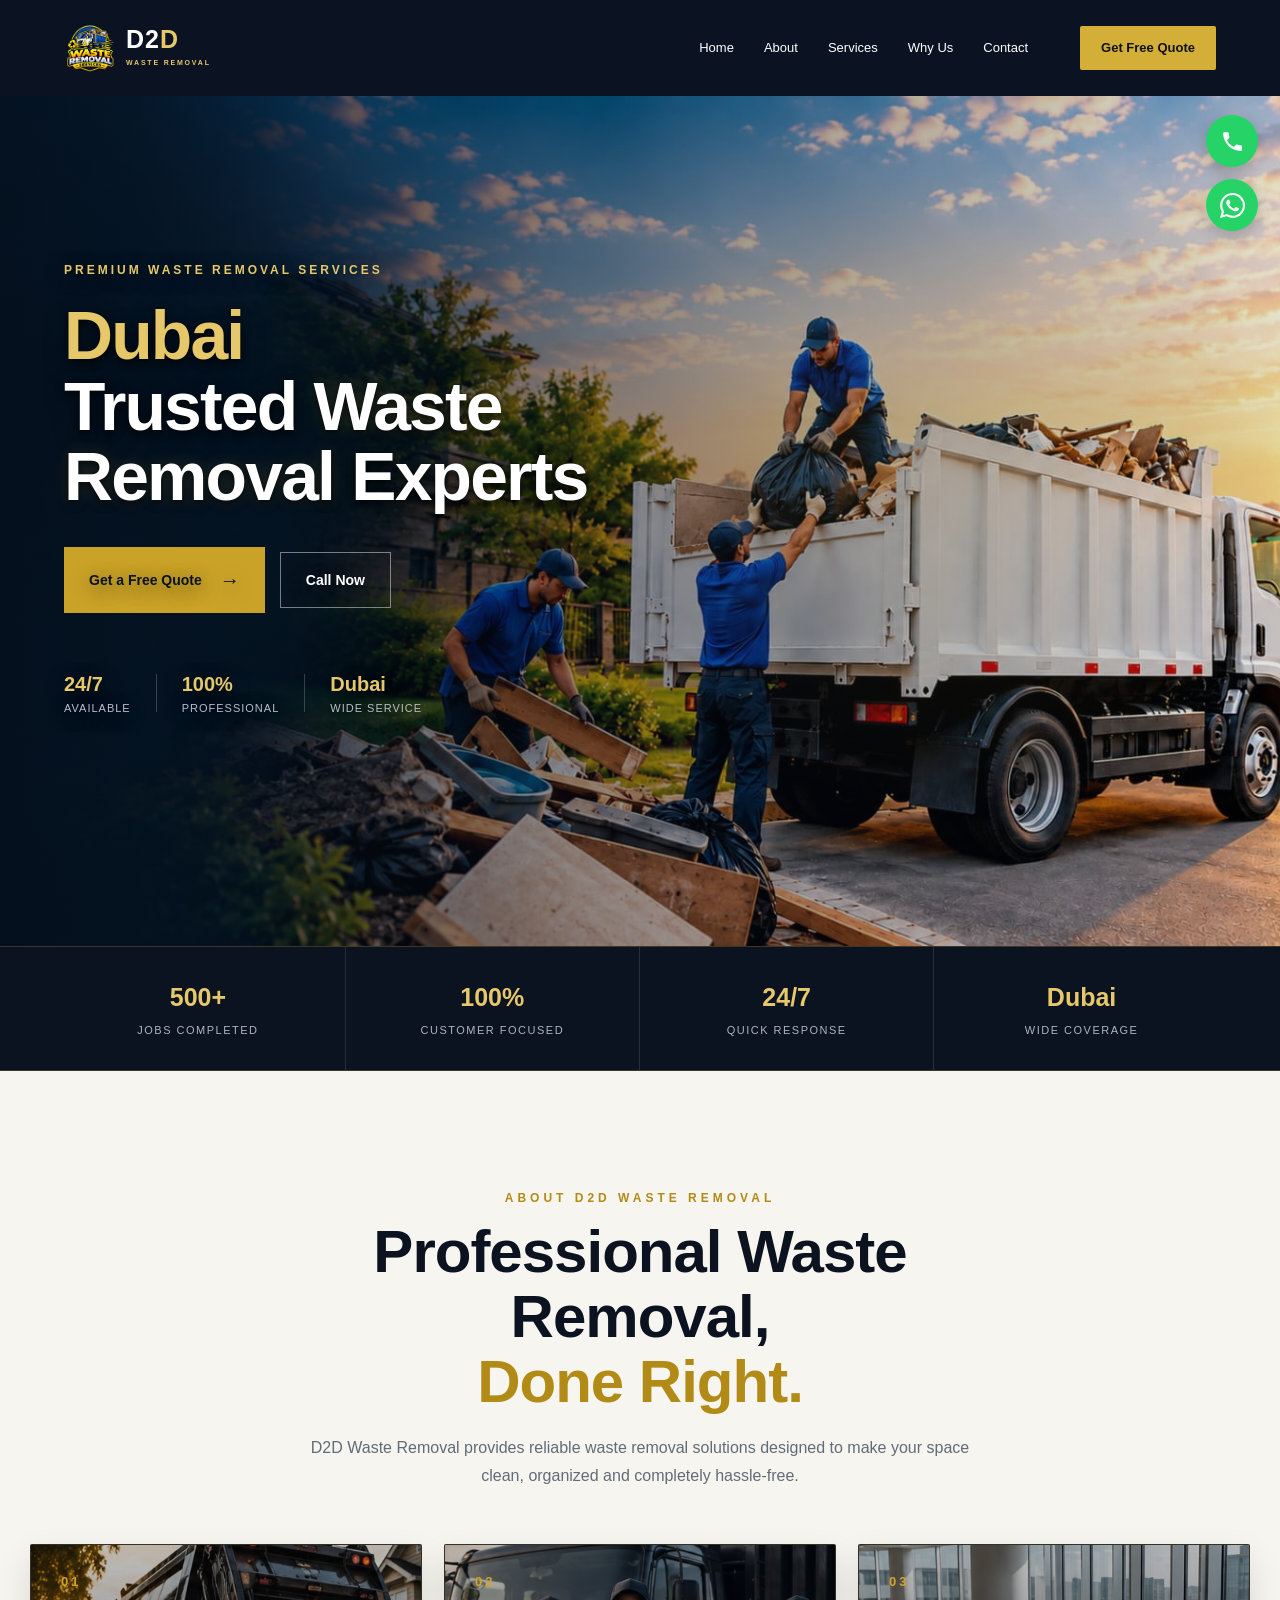
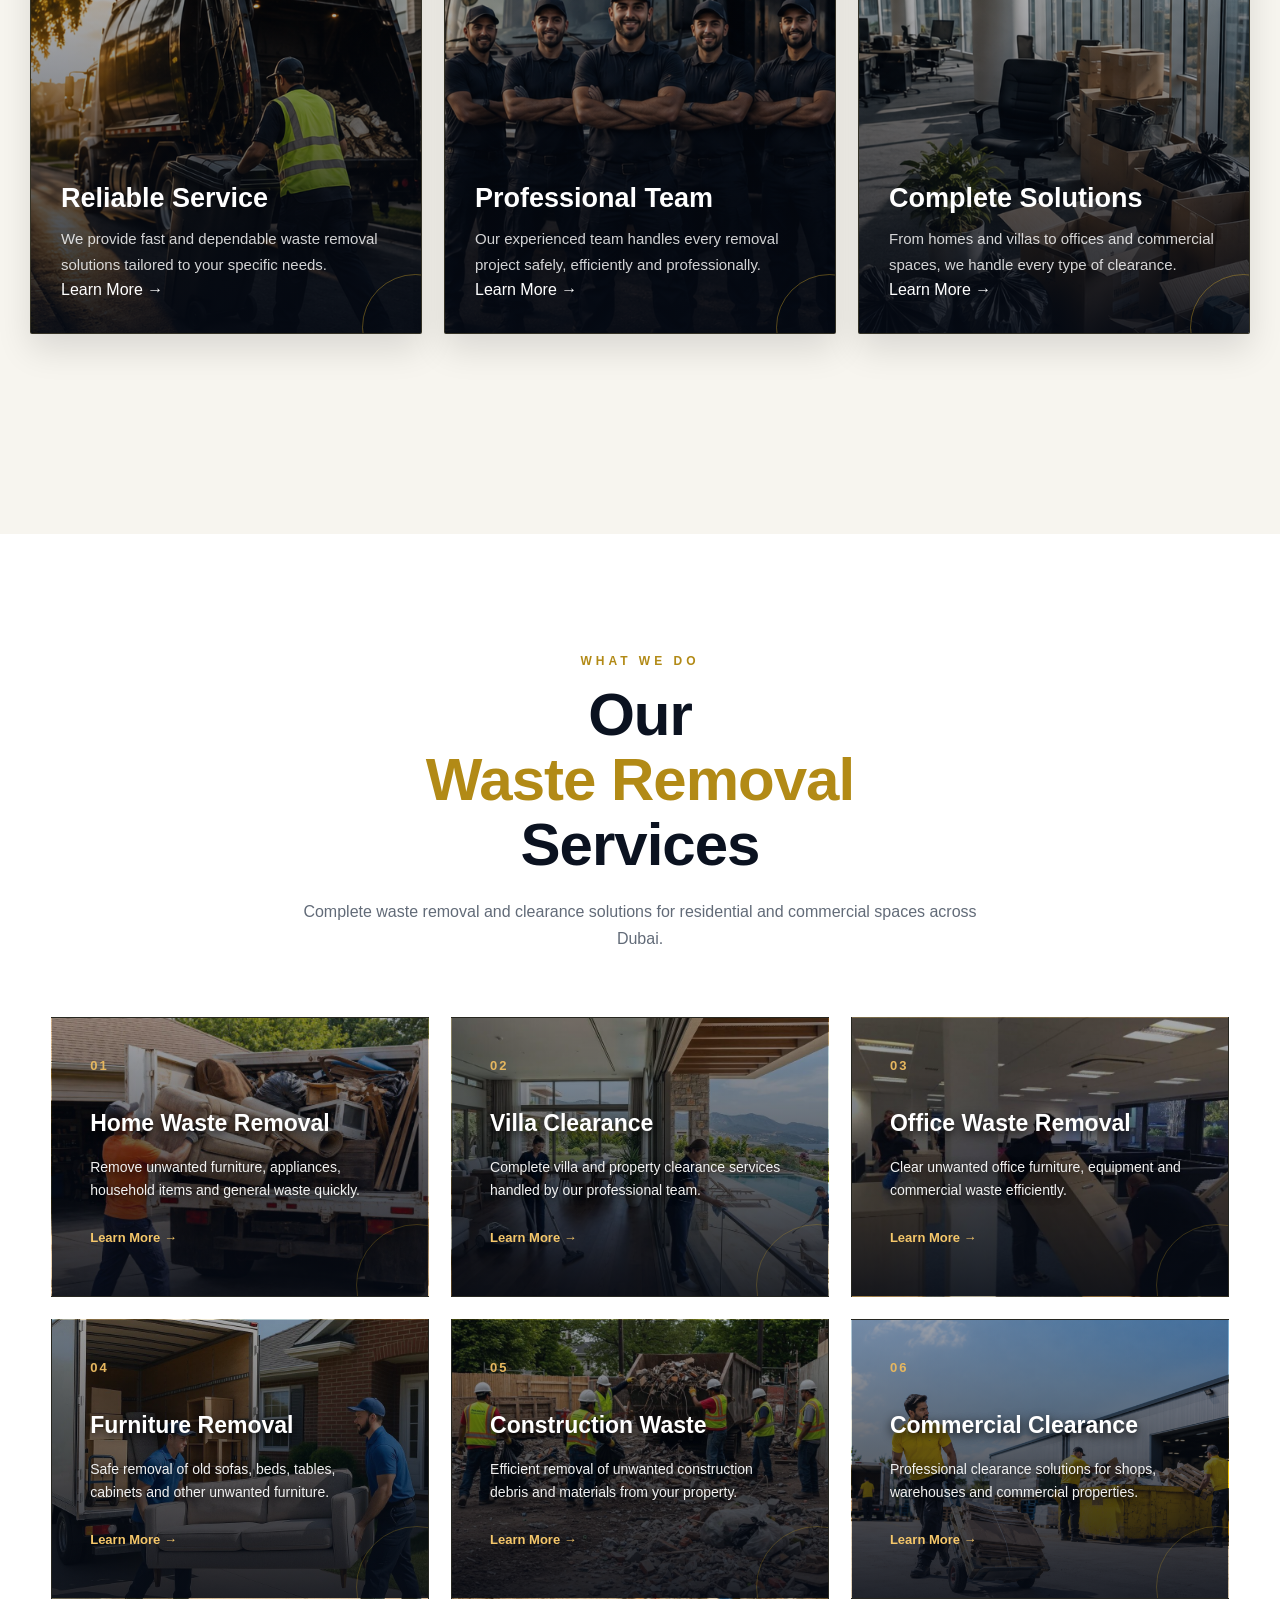
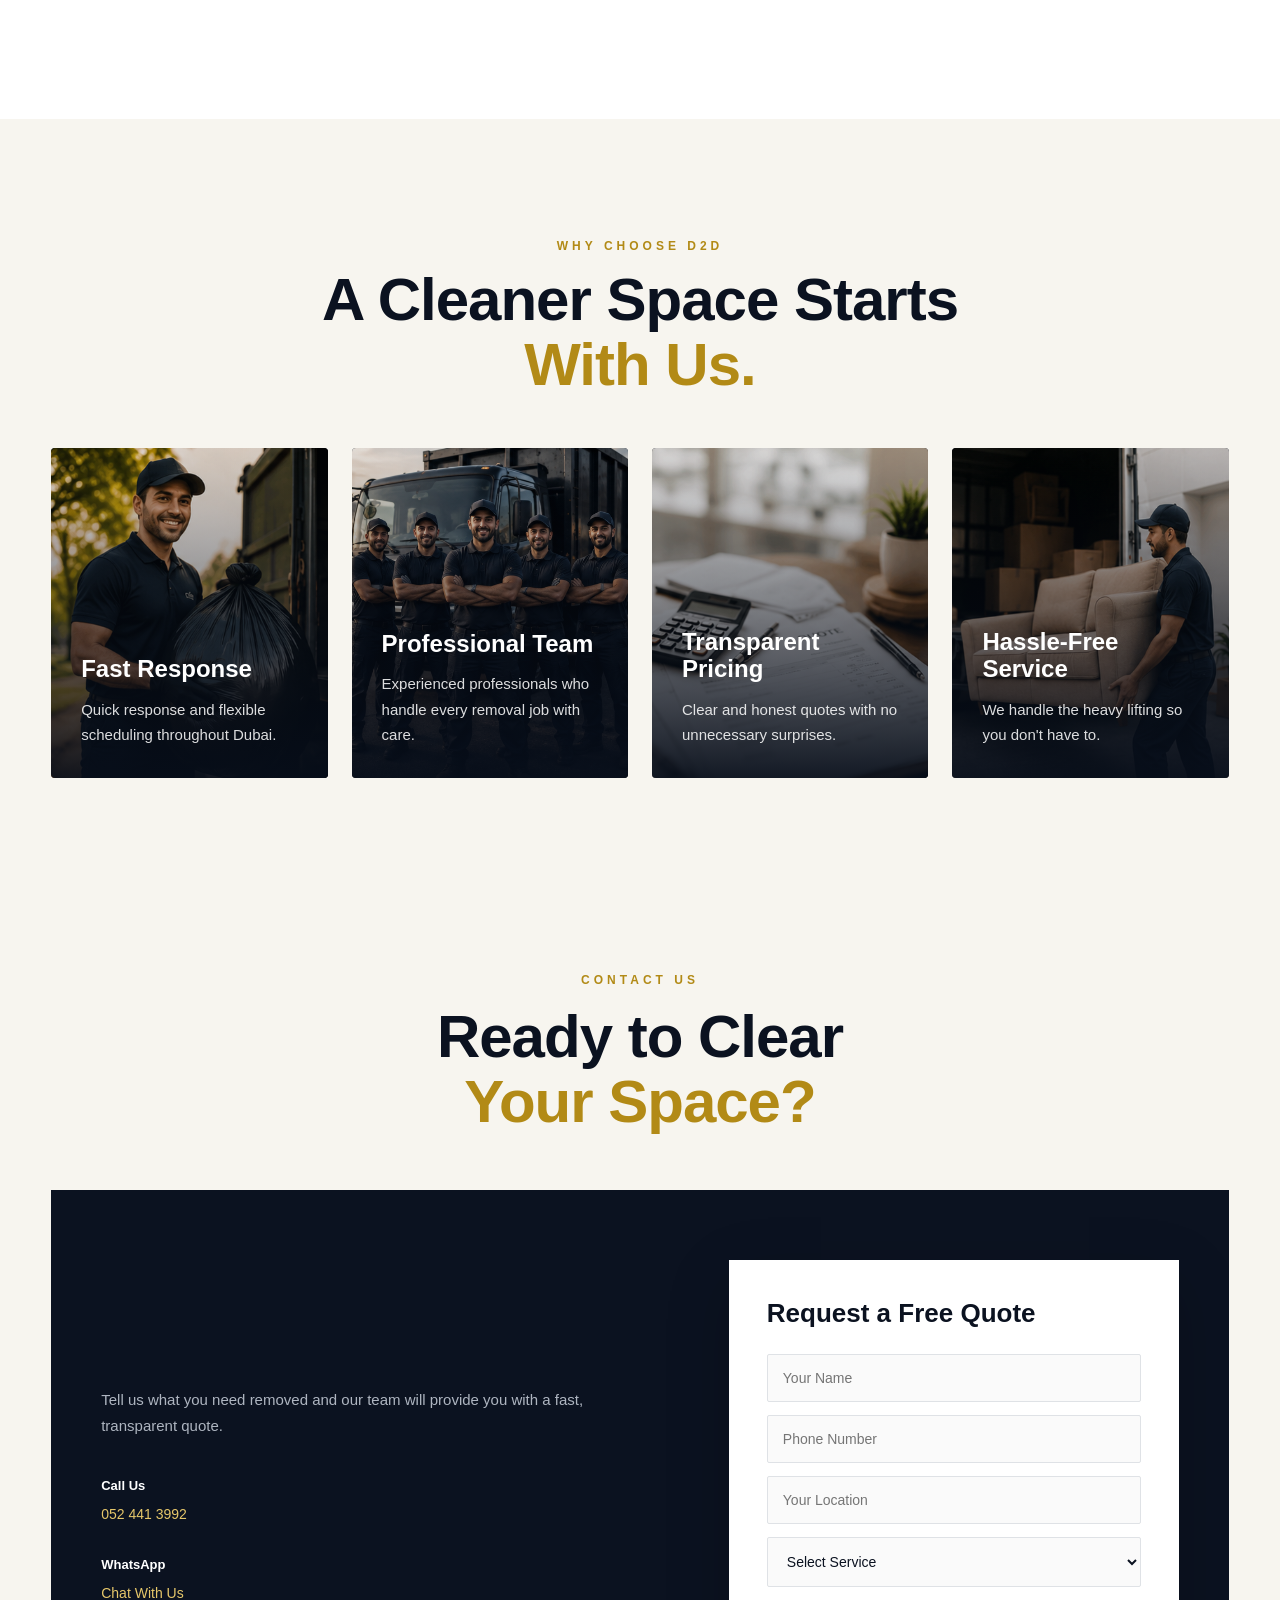
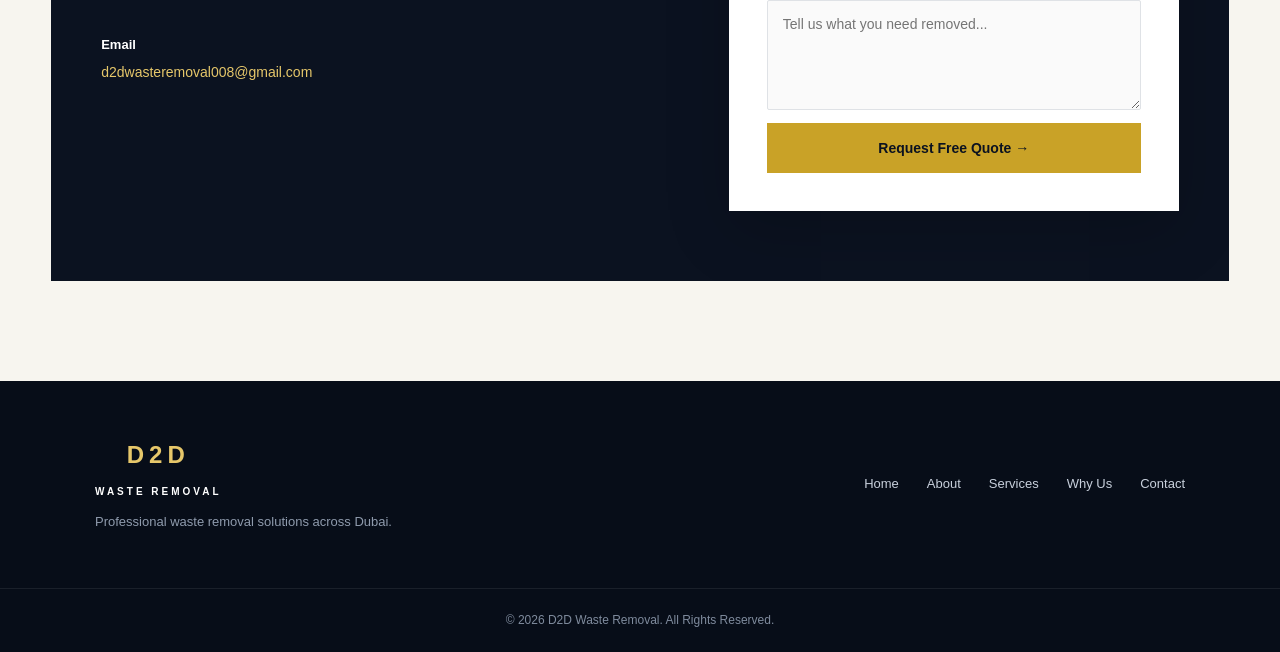
==== index.html @ 3d22937b "Update index.html" ====
<!DOCTYPE html>
<html lang="en">

<head>

    <meta charset="UTF-8">

    <meta name="viewport" content="width=device-width, initial-scale=1.0">

 <title>D2D Waste Removal | Professional Waste Removal in Dubai</title>


    <link rel="stylesheet" href="style.css">

</head>


<body>


    <!-- ================= NAVBAR ================= -->

    <header class="navbar">

        <div class="container nav-container">


            <!-- LOGO -->

           <a href="index.html" class="logo">

    <img src="images/logo.png" alt="D2D Waste Removal">

    <div class="logo-text">
        <div class="logo-title">
            <span>D2</span><b>D</b>
        </div>
        <small>WASTE REMOVAL</small>
    </div>

</a>


            <!-- NAVIGATION -->

            <nav class="nav-links">

                <a href="/">
                    Home
                </a>

                <a href="/">
                    About
                </a>

                <a href="/">
                    Services
                </a>

                <a href="/">
                    Why Us
                </a>

                <a href="/">
                    Contact
                </a>

            </nav>


            <!-- MOBILE MENU -->

            <button
                class="mobile-menu-btn"
                aria-label="Open Menu"
                type="button">
                ☰
            </button>


            <!-- QUOTE BUTTON -->

            <a
                href="contact.html"
                class="nav-btn">
                Get Free Quote
            </a>


        </div>

    </header>



    <!-- ================= MAIN ================= -->

    <main>


        <!-- ================= HOME / HERO ================= -->

        <section class="hero" id="home">

            <div class="hero-overlay"></div>


            <div class="container hero-content">

                <div class="hero-text">


                    <span class="hero-label">
                        PREMIUM WASTE REMOVAL SERVICES
                    </span>


                   <h1>
    <span>Dubai</span> Trusted
    <strong>Waste Removal</strong>
    Experts
</h1>


                    


                    <div class="hero-buttons">


                        <a
                            href="contact.html"
                            class="primary-btn">

                            Get a Free Quote

                            <span>
                                →
                            </span>

                        </a>


                        <a
                            href="tel:+971524413992"
                            class="secondary-btn">

                            Call Now

                        </a>


                    </div>


                    <div class="hero-trust">


                        <div class="trust-item">

                            <strong>
                                24/7
                            </strong>

                            <span>
                                Available
                            </span>

                        </div>


                        <div class="trust-line"></div>


                        <div class="trust-item">

                            <strong>
                                100%
                            </strong>

                            <span>
                                Professional
                            </span>

                        </div>


                        <div class="trust-line"></div>


                        <div class="trust-item">

                            <strong>
                                Dubai
                            </strong>

                            <span>
                                Wide Service
                            </span>

                        </div>


                    </div>


                </div>

            </div>

        </section>



        <!-- ================= TRUST BAR ================= -->

        <section class="trust-bar">

            <div class="container trust-bar-grid">


                <div class="trust-box">

                    <strong>
                        500+
                    </strong>

                    <span>
                        Jobs Completed
                    </span>

                </div>


                <div class="trust-box">

                    <strong>
                        100%
                    </strong>

                    <span>
                        Customer Focused
                    </span>

                </div>


                <div class="trust-box">

                    <strong>
                        24/7
                    </strong>

                    <span>
                        Quick Response
                    </span>

                </div>


                <div class="trust-box">

                    <strong>
                        Dubai
                    </strong>

                    <span>
                        Wide Coverage
                    </span>

                </div>


            </div>

        </section>



        <!-- ================= ABOUT ================= -->

        <section class="about" id="about">

            <div class="container">


                <div class="section-heading">


                    <span>
                        ABOUT D2D WASTE REMOVAL
                    </span>


                    <h2>

                        Professional Waste Removal,

                        <br>

                        <strong>
                            Done Right.
                        </strong>

                    </h2>


                    <p>

                        D2D Waste Removal provides reliable waste removal
                        solutions designed to make your space clean,
                        organized and completely hassle-free.

                    </p>


                </div>

            </div>



            <!-- ABOUT CARDS -->

            <div class="about-cards">


                <!-- CARD 01 -->

                <div class="about-card">

                    <img
                        src="images/reliable-service.jpg"
                        alt="Reliable Service">

                    <div class="about-overlay"></div>

                    <div class="about-card-content">

                        <span class="about-number">
                            01
                        </span>

                        <h3>
                            Reliable Service
                        </h3>

                        <p>

                            We provide fast and dependable waste removal
                            solutions tailored to your specific needs.

                        </p>

                        <a href="about.html">
                            Learn More →
                        </a>

                    </div>

                </div>



                <!-- CARD 02 -->

                <div class="about-card">

                    <img
                        src="images/professional-team.jpg"
                        alt="Professional Team">

                    <div class="about-overlay"></div>

                    <div class="about-card-content">

                        <span class="about-number">
                            02
                        </span>

                        <h3>
                            Professional Team
                        </h3>

                        <p>

                            Our experienced team handles every removal
                            project safely, efficiently and professionally.

                        </p>

                        <a href="about.html">
                            Learn More →
                        </a>

                    </div>

                </div>



                <!-- CARD 03 -->

                <div class="about-card">

                    <img
                        src="images/complete-solutions.jpg"
                        alt="Complete Solutions">

                    <div class="about-overlay"></div>

                    <div class="about-card-content">

                        <span class="about-number">
                            03
                        </span>

                        <h3>
                            Complete Solutions
                        </h3>

                        <p>

                            From homes and villas to offices and commercial
                            spaces, we handle every type of clearance.

                        </p>

                        <a href="about.html">
                            Learn More →
                        </a>

                    </div>

                </div>


            </div>

        </section>



        <!-- ================= SERVICES ================= -->

        <section class="services" id="services">

            <div class="container">


                <div class="section-heading center">

                    <span>
                        WHAT WE DO
                    </span>


                    <h2>

                        Our

                        <strong>
                            Waste Removal
                        </strong>

                        Services

                    </h2>


                    <p>

                        Complete waste removal and clearance solutions
                        for residential and commercial spaces across Dubai.

                    </p>

                </div>



                <!-- SERVICES GRID -->

                <div class="services-grid">


                    <!-- SERVICE 01 -->

                    <div class="service-card card-1">

                        <div class="service-number">
                            01
                        </div>

                        <h3>
                            Home Waste Removal
                        </h3>

                        <p>

                            Remove unwanted furniture, appliances,
                            household items and general waste quickly.

                        </p>

                        <a href="services.html">
                            Learn More →
                        </a>

                    </div>



                    <!-- SERVICE 02 -->

                    <div class="service-card card-2">

                        <div class="service-number">
                            02
                        </div>

                        <h3>
                            Villa Clearance
                        </h3>

                        <p>

                            Complete villa and property clearance services
                            handled by our professional team.

                        </p>

                        <a href="services.html">
                            Learn More →
                        </a>

                    </div>



                    <!-- SERVICE 03 -->

                    <div class="service-card card-3">

                        <div class="service-number">
                            03
                        </div>

                        <h3>
                            Office Waste Removal
                        </h3>

                        <p>

                            Clear unwanted office furniture, equipment
                            and commercial waste efficiently.

                        </p>

                        <a href="services.html">
                            Learn More →
                        </a>

                    </div>



                    <!-- SERVICE 04 -->

                    <div class="service-card card-4">

                        <div class="service-number">
                            04
                        </div>

                        <h3>
                            Furniture Removal
                        </h3>

                        <p>

                            Safe removal of old sofas, beds, tables,
                            cabinets and other unwanted furniture.

                        </p>

                        <a href="services.html">
                            Learn More →
                        </a>

                    </div>



                    <!-- SERVICE 05 -->

                    <div class="service-card card-5">

                        <div class="service-number">
                            05
                        </div>

                        <h3>
                            Construction Waste
                        </h3>

                        <p>

                            Efficient removal of unwanted construction
                            debris and materials from your property.

                        </p>

                        <a href="services.html">
                            Learn More →
                        </a>

                    </div>



                    <!-- SERVICE 06 -->

                    <div class="service-card card-6">

                        <div class="service-number">
                            06
                        </div>

                        <h3>
                            Commercial Clearance
                        </h3>

                        <p>

                            Professional clearance solutions for shops,
                            warehouses and commercial properties.

                        </p>

                        <a href="services.html">
                            Learn More →
                        </a>

                    </div>


                </div>


            </div>

        </section>



        <!-- ================= WHY US ================= -->

        <section class="why-us" id="why-us">

            <div class="container">


                <div class="section-heading center">

                    <span>
                        WHY CHOOSE D2D
                    </span>


                    <h2>

                        A Cleaner Space Starts

                        <strong>
                            With Us.
                        </strong>

                    </h2>

                </div>



                <!-- WHY GRID -->

                <div class="why-grid">


                    <!-- CARD 01 -->

                    <article class="why-card">

                        <img
                            src="images/fast-response.jpg"
                            alt="Fast waste removal response">

                        <div class="why-card-content">

                            <h3>
                                Fast Response
                            </h3>

                            <p>

                                Quick response and flexible scheduling
                                throughout Dubai.

                            </p>

                        </div>

                    </article>



                    <!-- CARD 02 -->

                    <article class="why-card">

                        <img
                            src="images/why-professional-team.jpg"
                            alt="Professional waste removal team">

                        <div class="why-card-content">

                            <h3>
                                Professional Team
                            </h3>

                            <p>

                                Experienced professionals who handle
                                every removal job with care.

                            </p>

                        </div>

                    </article>



                    <!-- CARD 03 -->

                    <article class="why-card">

                        <img
                            src="images/transparent-pricing.jpg"
                            alt="Transparent waste removal pricing">

                        <div class="why-card-content">

                            <h3>
                                Transparent Pricing
                            </h3>

                            <p>

                                Clear and honest quotes with no
                                unnecessary surprises.

                            </p>

                        </div>

                    </article>



                    <!-- CARD 04 -->

                    <article class="why-card">

                        <img
                            src="images/hassle-free-service.jpg"
                            alt="Hassle-free waste removal service">

                        <div class="why-card-content">

                            <h3>
                                Hassle-Free Service
                            </h3>

                            <p>

                                We handle the heavy lifting so you
                                don't have to.

                            </p>

                        </div>

                    </article>


                </div>


            </div>

        </section>
<!-- ================= CONTACT ================= -->

<section class="contact-section" id="contact">

    <!-- CONTACT HEADING -->

    <div class="contact-heading">

        <span>
            CONTACT US
        </span>

        <h2>
            Ready to Clear

            <strong>
                Your Space?
            </strong>
        </h2>

    </div>


    <!-- CONTACT BOX -->

    <div class="contact-box">

        <div class="contact-container">


            <!-- LEFT SIDE -->

            <div class="contact-text">

                <p>
                    Tell us what you need removed and our team
                    will provide you with a fast, transparent quote.
                </p>


                <div class="contact-details">

                    <!-- PHONE -->

                    <div>

                        <strong>
                            Call Us
                        </strong>

                        <a href="tel:+971524413992">
                            052 441 3992
                        </a>

                    </div>


                    <!-- WHATSAPP -->

                    <div>

                        <strong>
                            WhatsApp
                        </strong>

                        <a
                            href="https://wa.me/971524413992"
                            target="_blank"
                            rel="noopener">

                            Chat With Us

                        </a>

                    </div>


                    <!-- EMAIL -->

                    <div>

                        <strong>
                            Email
                        </strong>

                        <a href="mailto:d2dwasteremoval008@gmail.com">

                            d2dwasteremoval008@gmail.com

                        </a>

                    </div>

                </div>

            </div>


            <!-- ================= QUOTE FORM ================= -->

            <form class="quote-form">

                <h3>
                    Request a Free Quote
                </h3>


                <input
                    type="text"
                    name="name"
                    placeholder="Your Name"
                    required>


                <input
                    type="tel"
                    name="phone"
                    placeholder="Phone Number"
                    required>


                <input
                    type="text"
                    name="location"
                    placeholder="Your Location"
                    required>


                <select
                    name="service"
                    required>

                    <option value="">
                        Select Service
                    </option>

                    <option>
                        Home Waste Removal
                    </option>

                    <option>
                        Villa Clearance
                    </option>

                    <option>
                        Office Waste Removal
                    </option>

                    <option>
                        Furniture Removal
                    </option>

                    <option>
                        Construction Waste
                    </option>

                    <option>
                        Commercial Clearance
                    </option>

                </select>


                <textarea
                    name="message"
                    rows="4"
                    placeholder="Tell us what you need removed..."></textarea>


                <button type="submit">
                    Request Free Quote →
                </button>

            </form>


        </div>

    </div>


    <!-- ================= FLOATING CONTACT BUTTONS ================= -->

    <div class="quick-buttons">

        <!-- PHONE -->

        <a
            href="tel:+971524413992"
            class="phone-btn"
            aria-label="Call Us">

            <svg
                viewBox="0 0 24 24"
                aria-hidden="true">

                <path d="M6.62 10.79a15.05 15.05 0 0 0 6.59 6.59l2.2-2.2a1 1 0 0 1 1.02-.24c1.12.37 2.33.57 3.57.57a1 1 0 0 1 1 1V20a1 1 0 0 1-1 1C10.72 21 3 13.28 3 4a1 1 0 0 1 1-1h3.5a1 1 0 0 1 1 1c0 1.24.2 2.45.57 3.57a1 1 0 0 1-.25 1.02l-2.2 2.2z"/>

            </svg>

        </a>


        <!-- WHATSAPP -->

        <a
            href="https://wa.me/971524413992"
            target="_blank"
            rel="noopener"
            class="whatsapp-btn"
            aria-label="WhatsApp">

            <svg
                viewBox="0 0 24 24"
                aria-hidden="true">

                <path d="M20.52 3.48A11.83 11.83 0 0 0 12.08 0C5.5 0 .15 5.35.15 11.93c0 2.1.55 4.15 1.6 5.96L.05 24l6.25-1.64a11.9 11.9 0 0 0 5.78 1.48h.01c6.58 0 11.93-5.35 11.93-11.93 0-3.18-1.24-6.17-3.5-8.43zM12.09 21.86h-.01a9.9 9.9 0 0 1-5.04-1.38l-.36-.21-3.71.97.99-3.61-.23-.37a9.88 9.88 0 0 1-1.52-5.33C2.21 6.46 6.64 2.03 12.09 2.03c2.64 0 5.12 1.03 6.99 2.9a9.83 9.83 0 0 1 2.9 7c0 5.45-4.43 9.93-9.89 9.93zm5.43-7.44c-.3-.15-1.77-.87-2.04-.97-.27-.1-.47-.15-.67.15-.2.3-.77.97-.94 1.17-.17.2-.35.22-.65.07-.3-.15-1.27-.47-2.42-1.49-.9-.8-1.5-1.78-1.68-2.08-.17-.3-.02-.46.13-.61.14-.14.3-.35.45-.52.15-.17.2-.3.3-.5.1-.2.05-.37-.02-.52-.07-.15-.67-1.62-.92-2.22-.24-.58-.49-.5-.67-.51h-.57c-.2 0-.52.07-.79.37-.27.3-1.04 1.02-1.04 2.49s1.07 2.89 1.22 3.09c.15.2 2.1 3.2 5.09 4.49.71.31 1.27.49 1.7.63.72.23 1.37.2 1.89.12.58-.09 1.77-.72 2.02-1.42.25-.7.25-1.3.17-1.42-.07-.12-.27-.2-.57-.35z"/>

            </svg>

        </a>

    </div>

</section>


</main>


<!-- ================= FOOTER ================= -->

<footer class="footer">

    <div class="container footer-content">

        <!-- FOOTER BRAND -->

        <div>

            <a
                href="index.html"
                class="logo">

                <span class="logo-main">
                    D2D
                </span>

                <span class="logo-sub">
                    WASTE REMOVAL
                </span>

            </a>


            <p>
                Professional waste removal solutions
                across Dubai.
            </p>

        </div>


        <!-- FOOTER LINKS -->

        <div class="footer-links">

            <a href="index.html">
                Home
            </a>

            <a href="about.html">
                About
            </a>

            <a href="services.html">
                Services
            </a>

            <a href="why-us.html">
                Why Us
            </a>

            <a href="contact.html">
                Contact
            </a>

        </div>

    </div>


    <!-- COPYRIGHT -->

    <div class="copyright">

        © 2026 D2D Waste Removal.
        All Rights Reserved.

    </div>

</footer>


<!-- ================= JAVASCRIPT ================= -->

<script src="script.js"></script>


</body>

</html>
---- style.css ----
/* =========================================================
   D2D WASTE REMOVAL
   CLEAN PREMIUM FINAL CSS
========================================================= */


/* =========================================================
   RESET
========================================================= */

* {
    margin: 0;
    padding: 0;
    box-sizing: border-box;
}

html {
    scroll-behavior: smooth;
}

body {
    padding-top: 96px;
    font-family: Arial, Helvetica, sans-serif;
    background: #f3f1ed;
    color: #111827;
    line-height: 1.6;
}

a {
    text-decoration: none;
    color: inherit;
}

button,
input,
select,
textarea {
    font-family: inherit;
}

img {
    max-width: 100%;
}

.container {
    width: min(1180px, 92%);
    margin: 0 auto;
}


/* =========================================================
   NAVBAR
========================================================= */

.navbar {
    position: fixed !important;
    top: 0;
    left: 0;
    width: 100%;
    z-index: 99999;
    padding: 22px 0;
    background: #0b1322 !important;
}

.nav-container {
    width: 100%;
    max-width: none;
    margin: 0;
    padding: 0 5%;

    display: flex;
    align-items: center;
    justify-content: space-between;
    gap: 30px;
}


/* =========================
   UNIQUE PREMIUM D2D LOGO
========================= */

.logo {
    display: flex;
    align-items: center;
    gap: 10px;
    text-decoration: none;
}

.logo img {
    width: 52px;
    height: 52px;
    object-fit: contain;
    display: block;
}

.logo-text {
    display: flex;
    flex-direction: column;
}

.logo-title {
    font-size: 24px;
    font-weight: 900;
    line-height: 1;
    letter-spacing: 1px;
}

.logo-title span {
    color: #ffffff;
}

.logo-title b {
    color: #e6c76a;
}

.logo-text small {
    color: #e6c76a;
    font-size: 7px;
    font-weight: 800;
    letter-spacing: 1.8px;
    margin-top: 5px;
}

/* =========================
   MOBILE
========================= */

@media (max-width: 600px) {
    .logo img {
        width: 58px;
        height: 50px;
    }
}


/* NAV LINKS */

.nav-links {
    display: flex;
    align-items: center;
    justify-content: flex-end;
    gap: 30px;
    margin-left: auto;
}

.nav-links a {
    color: #ffffff !important;
    font-size: 13px;
    font-weight: 500;
    transition: color 0.3s ease;
}

.nav-links a:hover {
    color: #e6c76a !important;
}


/* NAV QUOTE BUTTON */

.nav-btn {
    display: inline-flex;
    align-items: center;
    justify-content: center;

    background: #d4af37 !important;
    color: #111111 !important;

    padding: 12px 21px;

    font-size: 13px;
    font-weight: 800;

    border-radius: 2px;
    margin-left: 22px;

    white-space: nowrap;
    transition: all 0.3s ease;
}

.nav-btn:hover {
    background: #e6c76a !important;
    transform: translateY(-2px);
}


/* MOBILE MENU BUTTON */

.mobile-menu-btn {
    display: none;

    background: transparent;
    border: none;

    color: #ffffff !important;
    font-size: 28px;

    cursor: pointer;
    padding: 5px;
}


/* =========================================================
   HERO
========================================================= */

.hero {
    min-height: 850px;
    position: relative;

    background-image:
        linear-gradient(
            90deg,
            rgba(5, 12, 24, 0.88) 0%,
            rgba(5, 12, 24, 0.55) 42%,
            rgba(5, 12, 24, 0.12) 100%
        ),
        url("images/hero-truck.jpg");

    background-size: cover;
    background-position: center;
    background-repeat: no-repeat;
}

.hero-overlay {
    position: absolute;
    inset: 0;

    background:
        radial-gradient(
            circle at 75% 45%,
            rgba(201, 162, 39, 0.10),
            transparent 32%
        );

    pointer-events: none;
}

.hero-content {
    position: relative;
    z-index: 2;

    width: 100%;
    max-width: none;

    padding: 80px 5% 0;
}

.hero-text {
    max-width: 700px;
    text-align: left;
}

.hero-label {
    display: inline-block;

    color: #e6c76a;

    font-size: 12px;
    font-weight: 700;

    letter-spacing: 3px;
    margin-bottom: 21px;
}

.hero h1 {
    max-width: 680px;

    color: #ffffff;

    font-size: clamp(46px, 5.3vw, 70px);

    line-height: 1.04;
    font-weight: 800;

    letter-spacing: -1.8px;
}

.hero h1 span {
    display: block;
    color: #e6c76a;
}

.hero p {
    max-width: 580px;

    color: #d5d9e0;

    font-size: 16px;
    line-height: 1.7;

    margin-top: 28px;
}

/* HERO HEADING POSITION */

@media (min-width: 601px) {
    .hero-content {
        padding-top: 160px;
    }
}

/* =========================================================
   HERO BUTTONS
========================================================= */

.hero-buttons {
    display: flex;
    align-items: center;
    justify-content: flex-start;

    gap: 15px;
    margin-top: 34px;
}

.primary-btn {
    display: inline-flex;
    align-items: center;
    justify-content: center;

    gap: 18px;

    background: #c9a227;
    color: #0b1220;

    padding: 17px 25px;

    font-size: 14px;
    font-weight: 800;

    transition: all 0.3s ease;
}

.primary-btn:hover {
    background: #e6c76a;
    transform: translateY(-3px);
}

.primary-btn span {
    font-size: 20px;
}

.secondary-btn {
    display: inline-flex;
    align-items: center;
    justify-content: center;

    border: 1px solid rgba(255, 255, 255, 0.45);

    color: #ffffff;

    padding: 16px 25px;

    font-size: 14px;
    font-weight: 700;

    transition: all 0.3s ease;
}

.secondary-btn:hover {
    border-color: #e6c76a;
    color: #e6c76a;
}




/* HERO TRUST */

.hero-trust {
    display: flex;
    align-items: center;
    justify-content: flex-start;

    gap: 25px;
    margin-top: 55px;
}

.trust-item {
    display: flex;
    flex-direction: column;
}

.trust-item strong {
    color: #e6c76a;
    font-size: 20px;
}

.trust-item span {
    color: #b8bec8;
    font-size: 11px;

    text-transform: uppercase;
    letter-spacing: 1px;
}

.trust-line {
    width: 1px;
    height: 38px;
    background: rgba(255, 255, 255, 0.2);
}

@media (max-width: 600px) {

    .hero {
        min-height: 760px !important;

        background-size: 100% 100% !important;
        background-position: center center !important;
        background-repeat: no-repeat !important;
    }

    .hero-content {
        padding: 80px 6% 0 !important;
    }

    .hero-text {
        max-width: 100% !important;
        text-align: center !important;
        margin: 0 auto !important;
    }

    .hero h1 {
        font-size: 42px !important;
        line-height: 1.08 !important;
        margin: 0 auto !important;
    }

    .hero-buttons {
        justify-content: center !important;
        flex-direction: column !important;
    }

    .hero-buttons a {
        width: 100%;
        box-sizing: border-box;
        text-align: center;
    }

    .hero-trust {
        justify-content: center !important;
    }

}



/* =========================================================
   TRUST BAR
========================================================= */

.trust-bar {
    background: #0b1220;

    border-top: 1px solid rgba(201, 162, 39, 0.25);
    border-bottom: 1px solid rgba(201, 162, 39, 0.25);
}

.trust-bar-grid {
    display: grid;
    grid-template-columns: repeat(4, 1fr);
}

.trust-box {
    padding: 30px 20px;
    text-align: center;

    border-right: 1px solid rgba(255, 255, 255, 0.12);
}

.trust-box:last-child {
    border-right: none;
}

.trust-box strong {
    display: block;

    color: #e6c76a;

    font-size: 25px;
    font-weight: 800;
}

.trust-box span {
    display: block;

    margin-top: 5px;

    color: #aeb5c0;

    font-size: 11px;

    text-transform: uppercase;
    letter-spacing: 1.5px;
}


/* =========================================================
   SECTION HEADING
   SAME HEADING STYLE FOR ALL PAGES
========================================================= */

.section-heading {
    width: 100%;
    max-width: 680px;
}

.section-heading.center {
    margin-left: auto;
    margin-right: auto;
    text-align: center;
}

.section-heading > span {
    display: block;

    color: #b28a16;

    font-size: 12px;
    font-weight: 800;

    letter-spacing: 4px;
    line-height: 1.2;

    text-transform: uppercase;
}

.section-heading h2 {
    margin: 15px 0 0;

    color: #0b1220;

    font-size: clamp(42px, 5vw, 60px);
    font-weight: 700;

    line-height: 1.08;
    letter-spacing: -1px;
}

.section-heading h2 strong {
    display: block;
    color: #b28a16;
}

.section-heading p {
    margin-top: 20px;

    color: #626b78;

    font-size: 16px;
    line-height: 1.7;
}


/* =========================================================
   ABOUT
========================================================= */

.about {
    padding: 120px 0;
    background: #f7f5ef;
}

.about .section-heading {
    margin-left: auto;
    margin-right: auto;
    text-align: center;
}

.about-cards {
    width: 100%;
    max-width: 1260px;

    margin: 55px auto 80px;
    padding: 0 20px;

    display: grid;
    grid-template-columns: repeat(3, 1fr);

    gap: 22px;
}

.about-card {
    position: relative;

    height: 390px;

    overflow: hidden;

    border-radius: 2px;

    background: #101827;

    border: 1px solid rgba(196, 154, 36, 0.20);

    box-shadow: 0 15px 35px rgba(0, 0, 0, 0.12);

    isolation: isolate;

    transition:
        transform 0.35s ease,
        box-shadow 0.35s ease,
        border-color 0.35s ease;
}

.about-card:hover {
    transform: translateY(-6px);

    border-color: rgba(196, 154, 36, 0.55);

    box-shadow: 0 22px 45px rgba(0, 0, 0, 0.20);
}

.about-card > img {
    position: absolute;
    inset: 0;

    width: 100%;
    height: 100%;

    display: block;

    object-fit: cover;
    object-position: center;

    z-index: -2;

    transition: transform 0.6s ease;
}

.about-card:hover > img {
    transform: scale(1.06);
}

.about-overlay {
    position: absolute;
    inset: 0;

    z-index: -1;

    background:
        linear-gradient(
            180deg,
            rgba(5, 10, 20, 0.25) 0%,
            rgba(5, 10, 20, 0.48) 40%,
            rgba(5, 10, 20, 0.90) 100%
        );
}

.about-card-content {
    position: absolute;
    inset: 0;

    padding: 30px;

    display: flex;
    flex-direction: column;
    justify-content: flex-end;

    color: #ffffff;
}

.about-number {
    position: absolute;

    top: 27px;
    left: 30px;

    color: #d0a52a;

    font-size: 13px;
    font-weight: 700;

    letter-spacing: 3px;
}

.about-card-content h3 {
    margin: 0 0 12px;

    color: #ffffff;

    font-size: 27px;
    line-height: 1.2;
    font-weight: 700;
}

.about-card-content p {
    margin: 0;

    color: rgba(255, 255, 255, 0.82);

    font-size: 15px;
    line-height: 1.7;
}

.about-card::after {
    content: "";

    position: absolute;

    right: -48px;
    bottom: -48px;

    width: 105px;
    height: 105px;

    border: 1px solid rgba(208, 165, 42, 0.40);

    border-radius: 50%;

    z-index: 1;

    pointer-events: none;
}


/* =========================================================
   SERVICES
========================================================= */

.services {
    padding: 120px 0;
    background: #ffffff;
}

.services-grid {
    display: grid;

    grid-template-columns: repeat(3, 1fr);

    gap: 22px;

    margin-top: 65px;
}

.service-card {
    position: relative;

    min-height: 280px;

    padding: 38px;

    background-color: #0b1220;

    background-size: cover;
    background-position: center;
    background-repeat: no-repeat;

    border: 1px solid rgba(201, 162, 39, 0.15);

    overflow: hidden;

    isolation: isolate;

    transition:
        transform 0.3s ease,
        box-shadow 0.3s ease,
        border-color 0.3s ease;
}


/* SERVICE IMAGES */

.card-1 {
    background-image: url("images/home-waste.jpg");
}

.card-2 {
    background-image: url("images/villa-clearance.jpg");
}

.card-3 {
    background-image: url("images/office-waste.jpg");
}

.card-4 {
    background-image: url("images/furniture-removal.jpg");
}

.card-5 {
    background-image: url("images/construction-waste.jpg");
}

.card-6 {
    background-image: url("images/commercial-clearance.jpg");
}


/* SERVICE OVERLAY */

.service-card::before {
    content: "";

    position: absolute;
    inset: 0;

    background:
        linear-gradient(
            to bottom,
            rgba(5, 10, 20, 0.35),
            rgba(5, 10, 20, 0.88)
        );

    z-index: -1;
}


/* SERVICE GOLD CIRCLE */

.service-card::after {
    content: "";

    position: absolute;

    width: 120px;
    height: 120px;

    right: -50px;
    bottom: -50px;

    border: 1px solid rgba(201, 162, 39, 0.25);

    border-radius: 50%;

    z-index: 1;

    pointer-events: none;
}

.service-card > * {
    position: relative;
    z-index: 2;
}

.service-card:hover {
    transform: translateY(-8px);

    border-color: rgba(201, 162, 39, 0.7);

    box-shadow: 0 15px 30px rgba(0, 0, 0, 0.25);
}

.service-number {
    color: #e6b75f !important;

    font-size: 13px;
    font-weight: 800;

    letter-spacing: 2px;
}

.service-card h3 {
    margin-top: 28px;

    color: #ffffff !important;

    font-size: 23px;
    font-weight: 800;

    text-shadow: 0 3px 10px rgba(0, 0, 0, 0.9);
}

.service-card p {
    margin-top: 14px;

    color: #f1f1f1 !important;

    font-size: 14px;
    line-height: 1.7;

    text-shadow: 0 2px 8px rgba(0, 0, 0, 0.9);
}

.service-card a {
    display: inline-block;

    color: #f5c76a !important;

    font-size: 13px;
    font-weight: 700;

    margin-top: 25px;
}


/* =========================================================
   WHY CHOOSE D2D
========================================================= */

.why-us {
    padding: 120px 0;
    background: #f7f5ef;
}

.why-grid {
    display: grid;

    grid-template-columns: repeat(4, 1fr);

    gap: 24px;

    max-width: 1180px;

    margin: 50px auto 0;
}

.why-card {
    position: relative;

    min-height: 330px;

    overflow: hidden;

    border-radius: 4px;

    background: #0d1524;

    color: #ffffff;

    isolation: isolate;
}

.why-card img {
    position: absolute;
    inset: 0;

    width: 100%;
    height: 100%;

    object-fit: cover;
    object-position: center;

    z-index: -2;

    transition: transform 0.5s ease;
}

.why-card::before {
    content: "";

    position: absolute;
    inset: 0;

    background:
        linear-gradient(
            180deg,
            rgba(7, 14, 26, 0.10) 0%,
            rgba(7, 14, 26, 0.45) 45%,
            rgba(7, 14, 26, 0.94) 100%
        );

    z-index: -1;
}

.why-card-content {
    position: relative;
    z-index: 2;

    min-height: 330px;

    padding: 30px;

    display: flex;
    flex-direction: column;
    justify-content: flex-end;
}

.why-number {
    display: none !important;
}

.why-card h3 {
    margin: 0 0 14px;

    color: #ffffff;

    font-size: 24px;
    line-height: 1.15;
}

.why-card p {
    margin: 0;

    color: rgba(255, 255, 255, 0.86);

    font-size: 15px;
    line-height: 1.7;
}

.why-card:hover img {
    transform: scale(1.06);
}


/* =========================================================
   CONTACT SECTION
========================================================= */

.contact-section {
    width: 100%;

    background: #f7f5ef;

    padding: 0;
    margin: 0;

    overflow: hidden;
}


/* =========================================================
   CONTACT HEADING
   MATCHES OTHER PAGE HEADINGS
========================================================= */

.contact-heading {
    width: 100%;
    max-width: 680px;

    margin: 0 auto;

    padding: 70px 20px 55px;

    box-sizing: border-box;

    text-align: center;
    background: #f7f5ef;
}

.contact-heading span {
    display: block;

    margin: 0 0 15px;

    color: #b28a16 !important;

    font-size: 12px !important;
    font-weight: 800 !important;

    letter-spacing: 4px !important;
    line-height: 1.2;

    text-transform: uppercase;
}

.contact-heading h2 {
    margin: 0;

    color: #0b1220 !important;

    font-size: clamp(42px, 5vw, 60px);
    font-weight: 700;

    line-height: 1.08;
    letter-spacing: -1px;
}

.contact-heading h2 strong {
    display: block;

    color: #b28a16 !important;
}


/* =========================================================
   CONTACT BOX
========================================================= */

.contact-box {
    width: calc(100% - 120px);
    max-width: 1180px;

    margin: 0 auto 80px;

    padding: 75px 48px;

    box-sizing: border-box;

    background: #0b1220;
}


/* CONTACT CONTAINER */

.contact-container {
    width: 100%;
    max-width: 1100px;

    margin: 0 auto;

    display: grid;

    grid-template-columns: 1fr 0.85fr;

    gap: 70px;

    align-items: center;
}


/* LEFT CONTACT TEXT */

.contact-text {
    color: #ffffff;
}

.contact-text h2 {
    margin: 0 0 25px;

    color: #ffffff;

    font-size: clamp(40px, 5vw, 58px);

    line-height: 1.08;

    font-weight: 700;
}

.contact-text h2 strong {
    display: block;

    color: #e6c76a;
}

.contact-text > p {
    max-width: 520px;

    margin: 0 0 40px;

    color: #aeb5c0;

    font-size: 15px;
    line-height: 1.7;
}


/* CONTACT DETAILS */

.contact-details {
    display: flex;
    flex-wrap: wrap;

    gap: 30px 45px;

    margin: 0;
}

.contact-details > div {
    display: flex;

    flex-direction: column;

    gap: 7px;
}

.contact-details strong {
    color: #ffffff;

    font-size: 13px;
    font-weight: 700;
}

.contact-details a {
    color: #e6c76a;

    font-size: 14px;

    text-decoration: none;

    transition: color 0.3s ease;
}

.contact-details a:hover {
    color: #ffffff;
}


/* =========================================================
   QUOTE FORM
========================================================= */

.quote-form {
    width: 100%;

    padding: 40px;

    box-sizing: border-box;

    background: #ffffff;

    box-shadow: 0 20px 60px rgba(0, 0, 0, 0.18);
}

.quote-form h3 {
    margin: 0 0 25px;

    color: #0b1220;

    font-size: 26px;
    line-height: 1.2;
}

.quote-form input,
.quote-form select,
.quote-form textarea {
    width: 100%;

    box-sizing: border-box;

    padding: 15px;

    margin-bottom: 13px;

    border: 1px solid #dfe2e6;
    border-radius: 2px;

    background: #fafafa;

    color: #0b1220;

    font-size: 14px;

    outline: none;

    transition: border-color 0.2s ease;
}

.quote-form input:focus,
.quote-form select:focus,
.quote-form textarea:focus {
    border-color: #c9a227;
}

.quote-form textarea {
    min-height: 110px;
    resize: vertical;
}

.quote-form button {
    width: 100%;

    padding: 17px;

    border: none;

    background: #c9a227;

    color: #0b1220;

    font-size: 14px;

    font-weight: 800;

    cursor: pointer;

    transition: all 0.25s ease;
}

.quote-form button:hover {
    background: #e6c76a;

    transform: translateY(-2px);
}


/* =========================================================
   FOOTER
========================================================= */

.footer {
    position: relative !important;

    width: 100% !important;

    margin: 0 !important;
    padding: 0 !important;

    clear: both !important;

    background: #070d18;

    color: #ffffff;

    z-index: 10;
}

.footer-content {
    width: 100%;
    max-width: 1180px;

    margin: 0 auto;

    padding: 55px 45px;

    box-sizing: border-box;

    display: flex;

    align-items: center;

    justify-content: space-between;

    gap: 40px;
}


/* FOOTER LOGO */

.footer .logo {
    display: inline-flex;

    flex-direction: column;

    text-decoration: none;
}

.footer .logo-main {
    color: #e6c76a;

    font-size: 24px;
    font-weight: 800;

    letter-spacing: 5px;
}

.footer .logo-sub {
    color: #ffffff;

    font-size: 10px;
    font-weight: 700;

    letter-spacing: 3px;
}


/* FOOTER DESCRIPTION */

.footer-content p {
    max-width: 320px;

    margin: 12px 0 0;

    color: #8f9bad;

    font-size: 13px;
    line-height: 1.6;
}


/* FOOTER LINKS */

.footer-links {
    display: flex;

    align-items: center;

    gap: 28px;
}

.footer-links a {
    color: #c8d0dc;

    font-size: 13px;

    text-decoration: none;

    transition: color 0.2s ease;
}

.footer-links a:hover {
    color: #e6c76a;
}


/* COPYRIGHT */

.copyright {
    width: 100%;

    padding: 22px 20px;

    box-sizing: border-box;

    text-align: center;

    border-top: 1px solid rgba(255, 255, 255, 0.08);

    color: #7f8b9d;

    font-size: 12px;
}


/* =========================================================
   TABLET
========================================================= */

@media (max-width: 1000px) {

    .nav-links {
        gap: 18px;
    }

    .nav-links a {
        font-size: 13px;
    }

    .nav-btn {
        padding: 12px 16px;
        font-size: 12px;
        margin-left: 12px;
    }

    .hero h1 {
        font-size: 58px;
    }

    .services-grid {
        grid-template-columns: repeat(2, 1fr);
    }

    .why-grid {
        grid-template-columns: repeat(2, 1fr);
    }

    .about-cards {
        grid-template-columns: repeat(2, 1fr);
    }

    .contact-container {
        grid-template-columns: 1fr 0.9fr;
        gap: 45px;
    }

    .contact-box {
        padding: 60px 35px;
    }
}


/* =========================================================
   MOBILE
========================================================= */

@media (max-width: 768px) {

    /* =========================
       NAVBAR
    ========================= */

    .navbar {
        padding: 18px 0;

        background: #0b1322 !important;
    }

    .nav-container {
        padding-left: 20px;
        padding-right: 20px;

        gap: 10px;
    }

    .logo-main {
        font-size: 19px;
        letter-spacing: 3px;
    }

    .logo-sub {
        font-size: 8px;
        letter-spacing: 2.5px;
    }

    .nav-links {
        display: none;
    }

    .mobile-menu-btn {
        display: block;

        margin-left: auto;
        margin-right: 8px;
    }

    .nav-btn {
        margin-left: 0;

        padding: 11px 14px;

        font-size: 11px;
    }


    /* MOBILE MENU */

    .nav-links.mobile-open {
        display: flex;

        position: absolute;

        top: 100%;
        left: 0;
        right: 0;

        flex-direction: column;

        align-items: stretch;

        gap: 0;

        margin: 0;

        padding: 10px 20px;

        background: #0b1322 !important;

        z-index: 99998;

        border-top: 1px solid rgba(255, 255, 255, 0.08);
    }

    .nav-links.mobile-open a {
        display: block;

        padding: 15px 5px;

        color: #ffffff !important;

        font-size: 15px;

        border-bottom: 1px solid rgba(255, 255, 255, 0.10);
    }

    .nav-links.mobile-open a:last-child {
        border-bottom: none;
    }


    /* =========================
       HERO
    ========================= */

    .hero {
        min-height: 760px;

        background:
            linear-gradient(
                90deg,
                rgba(3, 9, 18, 0.96) 0%,
                rgba(3, 9, 18, 0.84) 55%,
                rgba(3, 9, 18, 0.55) 100%
            ),
            url("https://images.pexels.com/photos/31328717/pexels-photo-31328717.jpeg?auto=compress&cs=tinysrgb&w=1600");

        background-size: cover;
        background-position: 62% center;
    }

    .hero-content {
        padding: 75px 25px 0;
    }

    .hero-text {
    max-width: 700px;
    text-align: center;
    margin: 0 auto;
}

.hero h1 {
    margin-left: auto;
    margin-right: auto;
}

.hero-buttons {
    justify-content: center;
}

.hero-trust {
    justify-content: center;
}

    .hero h1 {
        font-size: 44px;

        line-height: 1.05;

        letter-spacing: -1px;
    }

    .hero p {
        font-size: 15px;

        line-height: 1.65;

        margin-top: 22px;
    }

    .hero-buttons {
        flex-direction: column;

        align-items: stretch;

        margin-top: 30px;
    }

    .primary-btn,
    .secondary-btn {
        width: 100%;

        justify-content: center;

        text-align: center;
    }

    .hero-trust {
        gap: 12px;

        margin-top: 45px;
    }

    .trust-item strong {
        font-size: 16px;
    }

    .trust-item span {
        font-size: 9px;
    }


    /* =========================
       TRUST BAR
    ========================= */

    .trust-bar-grid {
        grid-template-columns: repeat(2, 1fr);
    }

    .trust-box {
        padding: 23px 10px;

        border-bottom: 1px solid rgba(255, 255, 255, 0.12);
    }

    .trust-box:nth-child(2) {
        border-right: none;
    }

    .trust-box:nth-child(3),
    .trust-box:nth-child(4) {
        border-bottom: none;
    }

    .trust-box strong {
        font-size: 21px;
    }

    .trust-box span {
        font-size: 9px;
        letter-spacing: 1px;
    }


    /* =========================
       GENERAL SECTIONS
    ========================= */

    .about,
    .services,
    .why-us {
        padding: 80px 0;
    }

    .section-heading {
        max-width: 100%;
    }

    .section-heading > span {
        font-size: 11px;
        letter-spacing: 3px;
    }

    .section-heading h2 {
        font-size: 38px;
        line-height: 1.1;
    }

    .section-heading p {
        font-size: 15px;
        line-height: 1.7;
    }


    /* =========================
       ABOUT
    ========================= */

    .about-cards {
        grid-template-columns: 1fr;

        padding: 0 15px;

        margin-top: 40px;
        margin-bottom: 60px;

        gap: 20px;
    }

    .about-card {
        height: 360px;
    }

    .about-card-content {
        padding: 25px;
    }

    .about-number {
        top: 24px;
        left: 25px;
    }

    .about-card-content h3 {
        font-size: 24px;
    }

    .about-card-content p {
        font-size: 14px;
    }


    /* =========================
       SERVICES
    ========================= */

    .services-grid {
        grid-template-columns: 1fr;

        margin-top: 45px;
    }

    .service-card {
        min-height: 300px;

        padding: 30px;
    }


    /* =========================
       WHY US
    ========================= */

    .why-grid {
        grid-template-columns: 1fr;

        width: 100%;
        max-width: 100%;

        margin: 35px 0 60px;

        padding: 0 16px;

        gap: 20px;
    }

    .why-card {
        width: 100%;

        min-width: 0;

        min-height: 360px;

        height: 360px;
    }

    .why-card-content {
        min-height: 360px;

        height: 100%;

        padding: 28px 24px;
    }

    .why-card h3 {
        font-size: 25px;

        line-height: 1.2;

        margin-bottom: 12px;
    }

    .why-card p {
        font-size: 15px;

        line-height: 1.65;
    }


    /* =========================
       CONTACT HEADING
    ========================= */

    .contact-heading {
        max-width: 100%;

        padding: 70px 20px 45px;
    }

    .contact-heading span {
        margin-bottom: 15px;

        font-size: 11px !important;

        letter-spacing: 3px !important;
    }

    .contact-heading h2 {
        font-size: 38px;

        line-height: 1.1;
    }


    /* =========================
       CONTACT BOX
    ========================= */

    .contact-box {
        width: 100%;

        margin: 0;

        padding: 55px 20px;
    }

    .contact-container {
        grid-template-columns: 1fr;

        gap: 45px;
    }

    .contact-text h2 {
        font-size: 42px;
    }

    .contact-text > p {
        font-size: 15px;

        margin-bottom: 30px;
    }

    .contact-details {
        flex-direction: column;

        gap: 25px;
    }

    .quote-form {
        padding: 28px;
    }

    .quote-form h3 {
        font-size: 24px;
    }


    /* =========================
       FOOTER
    ========================= */

    .footer-content {
        padding: 40px 20px;

        flex-direction: column;

        align-items: flex-start;

        gap: 30px;
    }

    .footer-links {
        width: 100%;

        flex-wrap: wrap;

        gap: 18px 25px;
    }

    .footer-links a {
        font-size: 13px;
    }

    .copyright {
        padding: 20px 15px;
    }
}


/* =========================================================
   SMALL PHONES
========================================================= */

@media (max-width: 400px) {

    .hero h1 {
        font-size: 40px;
    }

    .hero-label {
        font-size: 8px;
    }

    .hero-trust {
        gap: 8px;
    }

    .trust-line {
        height: 30px;
    }

    .trust-item strong {
        font-size: 14px;
    }

    .trust-item span {
        font-size: 8px;
    }

    .quote-form {
        padding: 22px;
    }

    .nav-btn {
        padding: 10px 11px;
        font-size: 10px;
    }

    .mobile-menu-btn {
        font-size: 25px;
    }

    .section-heading h2,
    .contact-heading h2 {
        font-size: 34px;
    }
}

/* =========================================================
   PREMIUM FLOATING CONTACT BUTTONS
   PHONE + WHATSAPP
========================================================= */

.quick-buttons {
    position: fixed;
    top: 115px;
    right: 22px;
    z-index: 99999;

    display: flex;
    flex-direction: column;
    gap: 12px;

    width: 52px;
}

.quick-buttons a {
    flex: 0 0 52px;

    width: 52px;
    height: 52px;

    display: flex;
    align-items: center;
    justify-content: center;

    padding: 0;
    margin: 0;

    border-radius: 50%;
    overflow: hidden;

    text-decoration: none;

    box-shadow:
        0 7px 18px rgba(0, 0, 0, 0.20),
        0 2px 5px rgba(0, 0, 0, 0.12);

    transition:
        transform 0.25s ease,
        box-shadow 0.25s ease;
}

.quick-buttons a:hover {
    transform: translateY(-2px) scale(1.06);

    box-shadow:
        0 10px 24px rgba(0, 0, 0, 0.24),
        0 3px 8px rgba(0, 0, 0, 0.14);
}

/* Works with the professional image logos */
.quick-buttons img {
    display: block;

    width: 100%;
    height: 100%;

    max-width: none;

    object-fit: cover;
    object-position: center;

    border-radius: 50%;
}

/* Also works if SVG icons are used */
.quick-buttons svg {
    display: block;

    width: 25px;
    height: 25px;

    max-width: 25px;
    max-height: 25px;

    fill: currentColor;
}

/* PHONE */
.quick-buttons .phone-btn {
    background: #0b1322;
    color: #ffffff;
}

/* WHATSAPP */
.quick-buttons .whatsapp-btn {
    background: #25D366;
    color: #ffffff;
}


/* =========================================================
   FLOATING BUTTONS — MOBILE
========================================================= */

@media (max-width: 768px) {

    .quick-buttons {
        top: 88px;
        right: 14px;

        width: 48px;
        gap: 10px;
    }

    .quick-buttons a {
        flex-basis: 48px;

        width: 48px;
        height: 48px;
    }

    .quick-buttons img {
        width: 48px;
        height: 48px;
    }

    .quick-buttons svg {
        width: 23px;
        height: 23px;

        max-width: 23px;
        max-height: 23px;
    }
}


/* =========================================================
   FLOATING BUTTONS — VERY SMALL PHONES
========================================================= */

@media (max-width: 400px) {

    .quick-buttons {
        top: 82px;
        right: 10px;

        width: 46px;
        gap: 8px;
    }

    .quick-buttons a {
        flex-basis: 46px;

        width: 46px;
        height: 46px;
    }

    .quick-buttons img {
        width: 46px;
        height: 46px;
    }

    .quick-buttons svg {
        width: 22px;
        height: 22px;

        max-width: 22px;
        max-height: 22px;
    }
}
.quick-buttons .whatsapp-btn {
    background: #25D366;
    color: #ffffff;
}

.quick-buttons .whatsapp-btn svg {
    width: 25px;
    height: 25px;
    fill: #ffffff;
    display: block;
}
/* PREMIUM FLOATING BUTTONS */

.quick-buttons {
    position: fixed;
    top: 115px;
    right: 22px;
    z-index: 99999;

    display: flex;
    flex-direction: column;
    gap: 12px;
}

.quick-buttons a {
    width: 52px;
    height: 52px;

    display: flex;
    align-items: center;
    justify-content: center;

    border-radius: 50%;

    box-shadow: 0 6px 18px rgba(0,0,0,0.20);

    transition: transform 0.25s ease;
}

.quick-buttons a:hover {
    transform: scale(1.07);
}

.quick-buttons svg {
    width: 25px;
    height: 25px;
    fill: #ffffff;
}

.phone-btn {
    background: #0b1322;
}

.whatsapp-btn {
    background: #25D366;
}


/* MOBILE */

@media (max-width: 768px) {

    .quick-buttons {
        top: 88px;
        right: 14px;
        gap: 10px;
    }

    .quick-buttons a {
        width: 48px;
        height: 48px;
    }

    .quick-buttons svg {
        width: 23px;
        height: 23px;
    }

}
/* =========================================================
   MOBILE CONTACT SECTION FIX
========================================================= */

@media (max-width: 768px) {

    .contact-section {
        width: 100%;
        max-width: 100%;
        overflow: hidden;
    }

    .contact-heading {
        width: 100%;
        max-width: 100%;
        padding: 55px 20px 40px;
        box-sizing: border-box;
    }

    .contact-box {
        width: 100%;
        max-width: 100%;
        margin: 0;
        padding: 0 15px 50px;
        box-sizing: border-box;
        overflow: hidden;
    }

    .contact-container {
        width: 100%;
        max-width: 100%;
        display: flex;
        flex-direction: column;
        gap: 35px;
        box-sizing: border-box;
    }

    .contact-text {
        width: 100%;
        max-width: 100%;
        box-sizing: border-box;
    }

    .contact-details {
        width: 100%;
        max-width: 100%;
        box-sizing: border-box;
    }

    .contact-details > div {
        width: 100%;
        max-width: 100%;
        box-sizing: border-box;
    }

    .quote-form {
        width: 100%;
        max-width: 100%;
        box-sizing: border-box;
        margin: 0;
    }

    .quote-form input,
    .quote-form select,
    .quote-form textarea {
        width: 100%;
        max-width: 100%;
        box-sizing: border-box;
    }

    .quote-form button {
        width: 100%;
        max-width: 100%;
        box-sizing: border-box;
    }

}
/* =========================================================
   CONTACT SECTION - FINAL CLEAN SIZE
========================================================= */

.contact-section {
    width: 100%;
    overflow: hidden;
}

.contact-heading {
    width: 100%;
    max-width: 680px;
    margin: 0 auto;
    padding: 55px 20px 45px;
    text-align: center;
    box-sizing: border-box;
}

.contact-box {
    width: 100%;
    margin: 0 auto;
    padding: 45px 20px 55px;
    box-sizing: border-box;
    background: #0b1322;
}

.contact-container {
    width: 100%;
    max-width: 1150px;
    margin: 0 auto;

    display: grid;
    grid-template-columns: 1fr 0.85fr;
    gap: 60px;

    align-items: center;
}

.contact-text {
    width: 100%;
    min-width: 0;
}

.contact-text > p {
    margin-bottom: 30px;
}

.contact-details {
    display: flex;
    flex-direction: column;
    gap: 18px;
}

.contact-details > div {
    min-width: 0;
}

.quote-form {
    width: 100%;
    max-width: 450px;
    margin: 0 auto;
    padding: 28px;
    box-sizing: border-box;
}

.quote-form input,
.quote-form select,
.quote-form textarea {
    width: 100%;
    box-sizing: border-box;
}


/* =========================================================
   MOBILE
========================================================= */

@media (max-width: 768px) {

    .contact-heading {
        padding: 45px 16px 35px;
    }

    .contact-heading h2 {
        font-size: 38px;
    }

    .contact-box {
        padding: 35px 15px 45px;
    }

    .contact-container {
        width: 100%;
        max-width: 100%;

        grid-template-columns: 1fr;
        gap: 35px;
    }

    .contact-text {
        width: 100%;
    }

    .contact-details {
        gap: 18px;
    }

    .quote-form {
        width: 100%;
        max-width: 100%;
        margin: 0;
        padding: 22px;
    }

    .quote-form input,
    .quote-form select,
    .quote-form textarea,
    .quote-form button {
        width: 100%;
        max-width: 100%;
        box-sizing: border-box;
    }

}
/* =========================================================
   FINAL CONTACT SECTION FIX
========================================================= */

html,
body {
    width: 100%;
    max-width: 100%;
    overflow-x: hidden;
}


/* CONTACT SECTION */

.contact-section {
    width: 100%;
    max-width: 100%;
    overflow: hidden;
    background: #f7f5ef;
}


/* CONTACT HEADING */

.contact-heading {
    width: 100%;
    max-width: 100%;
    text-align: center;
    padding: 75px 20px 55px;
}

.contact-heading span {
    display: block;
    margin-bottom: 18px;
}

.contact-heading h2 {
    margin: 0;
}


/* DARK CONTACT BOX */

.contact-box {
    width: min(1180px, 92%);
    max-width: 1180px;

    margin: 0 auto;

    padding: 70px 50px;

    background: #0b1220;

    box-sizing: border-box;

    overflow: hidden;
}


/* CONTACT GRID */

.contact-container {
    width: 100%;
    max-width: 100%;

    margin: 0;

    display: grid;

    grid-template-columns:
        minmax(0, 1fr)
        minmax(380px, 0.85fr);

    gap: 60px;

    align-items: center;

    box-sizing: border-box;
}


/* IMPORTANT - GRID OVERFLOW FIX */

.contact-text,
.quote-form {
    min-width: 0;
    width: 100%;
}


/* LEFT TEXT */

.contact-text {
    color: #ffffff;
}

.contact-text > p {
    max-width: 520px;

    margin: 0 0 38px;

    color: #aeb5c0;

    font-size: 15px;
    line-height: 1.7;
}


/* CONTACT DETAILS */

.contact-details {
    display: flex;

    flex-wrap: wrap;

    gap: 30px 45px;

    width: 100%;
}

.contact-details > div {
    min-width: 130px;

    display: flex;
    flex-direction: column;

    gap: 6px;
}

.contact-details strong {
    color: #ffffff;

    font-size: 13px;
}

.contact-details a {
    color: #e6c76a;

    font-size: 14px;

    overflow-wrap: anywhere;
}


/* QUOTE FORM */

.quote-form {
    display: block;

    width: 100%;
    max-width: 100%;

    padding: 38px;

    margin: 0;

    background: #ffffff;

    box-sizing: border-box;

    overflow: hidden;
}

.quote-form h3 {
    color: #0b1220;

    margin: 0 0 25px;

    font-size: 26px;
}


/* FORM FIELDS */

.quote-form input,
.quote-form select,
.quote-form textarea {
    display: block;

    width: 100%;
    max-width: 100%;

    box-sizing: border-box;

    padding: 15px;

    margin: 0 0 13px;

    border: 1px solid #dfe2e6;

    background: #fafafa;

    color: #0b1220;
}

.quote-form textarea {
    min-height: 110px;
    resize: vertical;
}


/* FORM BUTTON */

.quote-form button {
    display: block;

    width: 100%;

    padding: 17px;

    border: none;

    box-sizing: border-box;

    background: #c9a227;

    color: #0b1220;

    font-size: 14px;
    font-weight: 800;

    cursor: pointer;
}


/* =========================================================
   FLOATING CALL + WHATSAPP BUTTONS
========================================================= */

.floating-contact {
    position: fixed;

    top: 50%;
    right: 22px;

    transform: translateY(-50%);

    display: flex;
    flex-direction: column;

    align-items: center;

    gap: 12px;

    z-index: 9999;
}

.floating-contact a {
    width: 54px;
    height: 54px;

    display: flex;
    align-items: center;
    justify-content: center;

    border-radius: 50%;

    overflow: hidden;

    box-shadow: 0 8px 25px rgba(0, 0, 0, 0.22);

    transition: transform 0.25s ease;
}

.floating-contact a:hover {
    transform: scale(1.08);
}

.call-float {
    background: #0b1220;
}

.whatsapp-float {
    background: #25d366;
}

.floating-contact img {
    width: 27px;
    height: 27px;

    object-fit: contain;

    display: block;
}


/* =========================================================
   TABLET FIX
========================================================= */

@media (max-width: 1000px) {

    .contact-box {
        width: min(1180px, 92%);
        padding: 55px 35px;
    }

    .contact-container {
        grid-template-columns: 1fr;

        gap: 45px;
    }

    .quote-form {
        max-width: 600px;
        margin: 0 auto;
    }

}


/* =========================================================
   MOBILE FIX
========================================================= */

@media (max-width: 768px) {

    .contact-heading {
        padding: 55px 20px 40px;
    }

    .contact-heading h2 {
        font-size: 40px;
        line-height: 1.1;
    }

    .contact-box {
        width: 100%;

        padding: 50px 20px;
    }

    .contact-container {
        width: 100%;

        grid-template-columns: 1fr;

        gap: 40px;
    }

    .contact-details {
        flex-direction: column;

        gap: 22px;
    }

    .quote-form {
        width: 100%;
        max-width: 100%;

        padding: 28px;

        margin: 0;
    }

    .floating-contact {
        right: 14px;

        gap: 10px;
    }

    .floating-contact a {
        width: 48px;
        height: 48px;
    }

    .floating-contact img {
        width: 24px;
        height: 24px;
    }

}
/* =========================================================
   FINAL FIX - QUOTE FORM MUST NOT FLOAT
========================================================= */

.quote-form {
    position: static !important;

    top: auto !important;
    right: auto !important;
    bottom: auto !important;
    left: auto !important;

    transform: none !important;

    float: none !important;

    width: 100% !important;
    max-width: 450px !important;

    margin: 0 !important;

    box-sizing: border-box !important;
}


/* CONTACT CONTAINER */

.contact-container {
    position: static !important;

    width: 100% !important;
    max-width: 1150px !important;

    margin: 0 auto !important;

    display: grid !important;

    grid-template-columns: minmax(0, 1fr) minmax(380px, 450px) !important;

    gap: 60px !important;

    align-items: center !important;

    box-sizing: border-box !important;
}


/* CONTACT BOX */

.contact-box {
    position: static !important;

    width: min(1180px, 92%) !important;

    margin: 0 auto !important;

    box-sizing: border-box !important;

    overflow: hidden !important;
}


/* =========================================================
   MOBILE
========================================================= */

@media (max-width: 1000px) {

    .contact-container {
        grid-template-columns: 1fr !important;
    }

    .quote-form {
        width: 100% !important;
        max-width: 600px !important;

        margin: 0 auto !important;
    }

    .contact-box {
        width: 92% !important;
    }

}


@media (max-width: 600px) {

    .contact-box {
        width: 100% !important;
        padding: 40px 15px !important;
    }

    .contact-container {
        width: 100% !important;

        grid-template-columns: 1fr !important;

        gap: 35px !important;
    }

    .quote-form {
        width: 100% !important;
        max-width: 100% !important;

        margin: 0 !important;
        padding: 22px !important;
    }

}
.quote-form {
    position: static !important;
}
/* ================= CONTACT FOOTER SPACE ================= */

.contact-section {
    padding-bottom: 100px;
}

.contact-box {
    margin-bottom: 100px;
}

.footer {
    margin-top: 0;
}
/* ==============================
   D2D PREMIUM CORPORATE LOGO
============================== */

.logo {
    display: flex;
    align-items: center;
    gap: 14px;
    text-decoration: none;
}

/* Main D2D emblem */
.logo-mark {
    position: relative;
    width: 48px;
    height: 48px;
    flex-shrink: 0;
    display: flex;
    align-items: center;
    justify-content: center;

    background: #0b1322;
    border: 1px solid rgba(212, 175, 55, 0.8);
    border-radius: 50%;

    box-shadow:
        0 0 0 4px rgba(212, 175, 55, 0.08),
        0 8px 20px rgba(0, 0, 0, 0.25);
}

/* Gold inner ring */
.logo-mark::after {
    content: "";
    position: absolute;
    inset: 5px;
    border: 1px solid rgba(212, 175, 55, 0.35);
    border-radius: 50%;
}

/* D */
.logo-d {
    position: absolute;
    left: 10px;
    top: 10px;

    color: #ffffff;
    font-size: 22px;
    font-weight: 900;
    line-height: 1;
    z-index: 2;
}

/* 2 */
.logo-2 {
    position: absolute;
    right: 9px;
    bottom: 9px;

    color: #d4af37;
    font-size: 20px;
    font-weight: 900;
    line-height: 1;
    z-index: 2;
}

/* Remove old arrow */
.logo-arrow {
    display: none;
}


/* ==============================
   BRAND NAME
============================== */

.logo-name {
    display: flex;
    flex-direction: column;
    justify-content: center;
    line-height: 1;
}

.logo-name > div {
    display: flex;
    align-items: center;

    font-size: 25px;
    font-weight: 900;
    letter-spacing: 2.5px;
    line-height: 1;
}

.logo-name span {
    color: #ffffff;
}

.logo-name b {
    color: #d4af37;
    font-weight: 900;
}

.logo-name small {
    display: block;
    margin-top: 6px;

    color: #d4af37;
    font-size: 7px;
    font-weight: 800;
    letter-spacing: 3px;
    line-height: 1;

    white-space: nowrap;
}


/* ==============================
   MOBILE
============================== */

@media (max-width: 600px) {

    .logo {
        gap: 10px;
    }

    .logo-mark {
        width: 41px;
        height: 41px;
    }

    .logo-mark::after {
        inset: 4px;
    }

    .logo-d {
        left: 8px;
        top: 8px;
        font-size: 19px;
    }

    .logo-2 {
        right: 7px;
        bottom: 7px;
        font-size: 17px;
    }

    .logo-name > div {
        font-size: 21px;
        letter-spacing: 2px;
    }

    .logo-name small {
        margin-top: 5px;
        font-size: 5.5px;
        letter-spacing: 2.2px;
    }
}
/* =================================
   PREMIUM GLOW TRUCK LOGO
================================= */

.logo {
    display: flex;
    align-items: center;
    gap: 12px;
    text-decoration: none;
}


/* TRUCK LOGO BOX */

.premium-truck-logo {
    width: 52px;
    height: 52px;
    flex-shrink: 0;

    display: flex;
    align-items: center;
    justify-content: center;

    position: relative;

    border-radius: 15px;

    background:
        linear-gradient(145deg, #18263a, #070d17);

    border: 1px solid rgba(212, 175, 55, 0.8);

    box-shadow:
        0 0 12px rgba(212, 175, 55, 0.35),
        0 0 28px rgba(212, 175, 55, 0.12),
        inset 0 0 18px rgba(212, 175, 55, 0.06);

    overflow: hidden;
}


/* GOLD LIGHT EFFECT */

.premium-truck-logo::before {
    content: "";

    position: absolute;

    width: 80px;
    height: 18px;

    top: -10px;
    left: -15px;

    background: rgba(255,255,255,0.25);

    transform: rotate(-35deg);

    filter: blur(8px);

    opacity: 0.7;
}


/* SVG */

.premium-truck-logo svg {
    width: 40px;
    height: 40px;

    overflow: visible;
}


/* GLOW */

.truck-glow {
    fill: none;
    stroke: #d4af37;
    stroke-width: 1;

    opacity: 0.45;

    filter:
        drop-shadow(0 0 5px #d4af37)
        drop-shadow(0 0 10px rgba(212,175,55,0.5));
}


/* TRUCK BODY */

.truck-body {
    fill: #ffffff;
    stroke: #d4af37;
    stroke-width: 2;

    filter:
        drop-shadow(0 0 3px rgba(255,255,255,0.5))
        drop-shadow(0 0 5px rgba(212,175,55,0.4));
}


/* CABIN */

.truck-cabin {
    fill: #d4af37;
    stroke: #ffffff;
    stroke-width: 1.5;
}


/* WINDOW */

.truck-window {
    fill: #101a2a;
    stroke: #ffffff;
    stroke-width: 1;
}


/* TRUCK DETAIL */

.truck-line {
    fill: none;
    stroke: #d4af37;
    stroke-width: 2;
    stroke-linecap: round;
}


/* WHEELS */

.truck-wheel {
    fill: #080d16;
    stroke: #d4af37;
    stroke-width: 2;

    filter:
        drop-shadow(0 0 4px rgba(212,175,55,0.4));
}


/* WHEEL CENTERS */

.wheel-center {
    fill: #ffffff;
}


/* SHINE */

.truck-shine {
    fill: none;
    stroke: #ffffff;
    stroke-width: 2;

    stroke-linecap: round;

    opacity: 0.9;

    filter:
        drop-shadow(0 0 4px #ffffff)
        drop-shadow(0 0 8px #d4af37);
}


/* =================================
   BRAND NAME
================================= */

.logo-name {
    display: flex;
    flex-direction: column;
    justify-content: center;
}

.logo-title {
    font-size: 26px;
    font-weight: 900;
    letter-spacing: 2px;
    line-height: 1;
}

.logo-title span {
    color: #ffffff;
}

.logo-title b {
    color: #d4af37;
    font-weight: 900;
}

.logo-name small {
    margin-top: 6px;

    color: #d4af37;

    font-size: 7px;
    font-weight: 800;

    letter-spacing: 2.5px;

    white-space: nowrap;
}


/* =================================
   MOBILE
================================= */

@media (max-width: 600px) {

    .logo {
        gap: 9px;
    }

    .premium-truck-logo {
        width: 43px;
        height: 43px;
        border-radius: 12px;
    }

    .premium-truck-logo svg {
        width: 34px;
        height: 34px;
    }

    .logo-title {
        font-size: 22px;
        letter-spacing: 1.5px;
    }

    .logo-name small {
        font-size: 5.5px;
        letter-spacing: 1.8px;
    }
}
/* Call button - WhatsApp green */
.phone-btn {
    background: #25D366 !important;
}

.phone-btn:hover {
    background: #20bd5a !important;
}

.phone-btn svg {
    fill: #ffffff !important;
}
.hero h1 {
    text-shadow:
        3px 3px 8px rgba(0, 0, 0, 0.75),
        0 0 18px rgba(0, 0, 0, 0.35);
}
.hero h1 strong {
    text-shadow:
        3px 3px 8px rgba(0, 0, 0, 0.75),
        0 0 14px rgba(212, 175, 55, 0.25);
}
/* =========================
   HERO BACKGROUND FIX
========================= */

.hero {
    position: relative;

    background-image:
        linear-gradient(
            90deg,
            rgba(5, 12, 24, 0.82) 0%,
            rgba(5, 12, 24, 0.45) 40%,
            rgba(5, 12, 24, 0.08) 100%
        ),
        url("images/hero-truck.jpg");

    background-size: cover;
    background-position: center;
    background-repeat: no-repeat;
}
/* FINAL HERO IMAGE FIX */

.hero {
    background-image:
        linear-gradient(
            90deg,
            rgba(5, 12, 24, 0.82) 0%,
            rgba(5, 12, 24, 0.45) 45%,
            rgba(5, 12, 24, 0.10) 100%
        ),
        url("images/hero-truck.jpg") !important;

    background-size: cover !important;
    background-position: center center !important;
    background-repeat: no-repeat !important;
}
/* Premium shadow behind hero content */

.hero-content {
    text-shadow: 0 4px 18px rgba(0, 0, 0, 0.55);
}

.hero h1 {
    text-shadow:
        0 3px 8px rgba(0, 0, 0, 0.75),
        0 8px 24px rgba(0, 0, 0, 0.35);
}

.hero h1 strong {
    text-shadow:
        0 3px 8px rgba(0, 0, 0, 0.75),
        0 0 16px rgba(212, 175, 55, 0.18);
}
/* =================================
   MOBILE HERO IMAGE FIX
================================= */

@media (max-width: 600px) {

    .hero {
        min-height: 720px;

        background-size: auto 100% !important;
        background-position: 60% center !important;
        background-repeat: no-repeat !important;
    }

    .hero-content {
        position: relative;
        z-index: 2;
        max-width: 90%;
    }
}
/* PREMIUM LOGO */
.logo {
    display: flex;
    align-items: center;
    gap: 10px;
}

.premium-truck-logo {
    width: 58px;
    height: 58px;
    flex-shrink: 0;
}

.logo-name {
    display: flex;
    flex-direction: column;
    justify-content: center;
}

.logo-title {
    font-size: 25px;
    font-weight: 900;
    line-height: 1;
    letter-spacing: 1px;
}

.logo-title span {
    color: #ffffff;
}

.logo-title b {
    color: #e6c76a;
}

.logo-name small {
    color: #e6c76a;
    font-size: 7px;
    font-weight: 800;
    letter-spacing: 2px;
    margin-top: 5px;
}
/* REMOVE LINE BELOW NAVBAR */
.navbar {
    border-bottom: none !important;
    box-shadow: none !important;
}
.navbar::after {
    display: none !important;
    content: none !important;
}
/* MOBILE NAVBAR LINE FIX */
@media (max-width: 768px) {

    .navbar {
        border-bottom: none !important;
        box-shadow: none !important;
    }

    body {
        padding-top: 86px !important;
    }

}
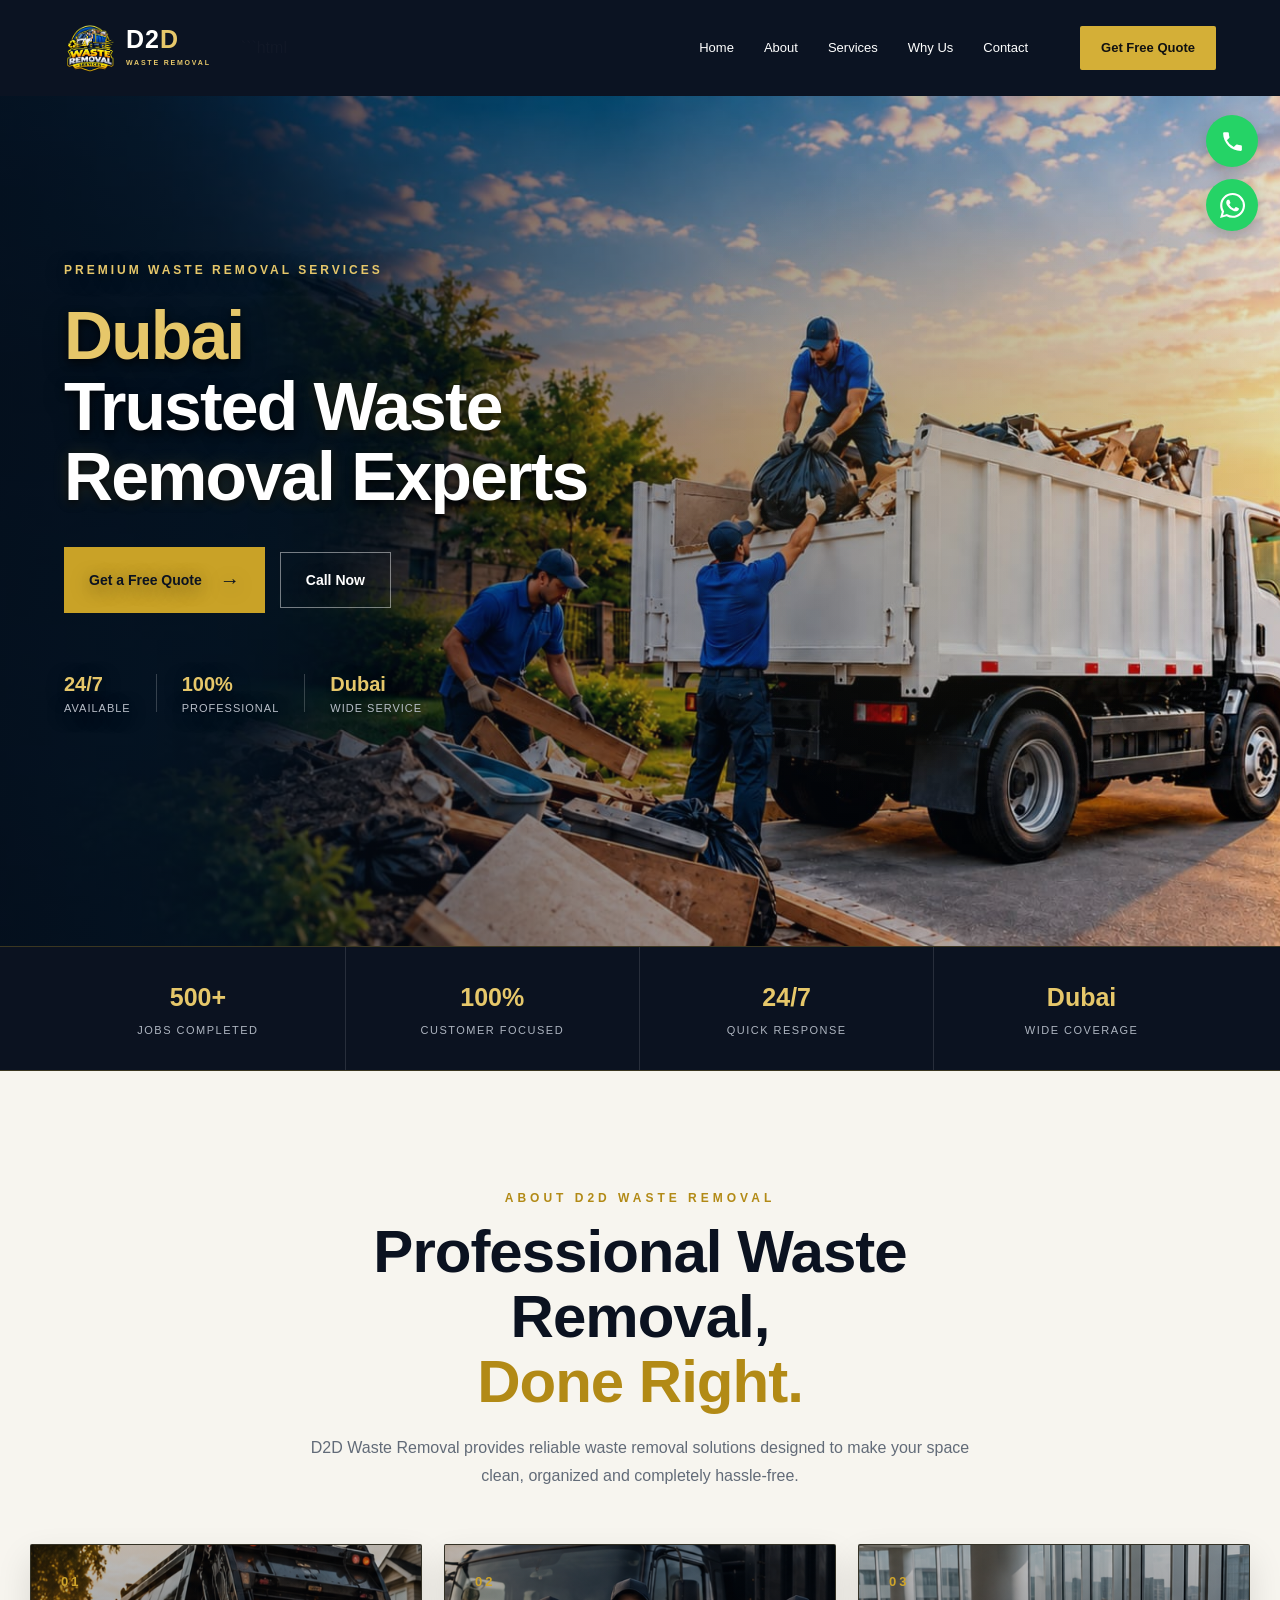
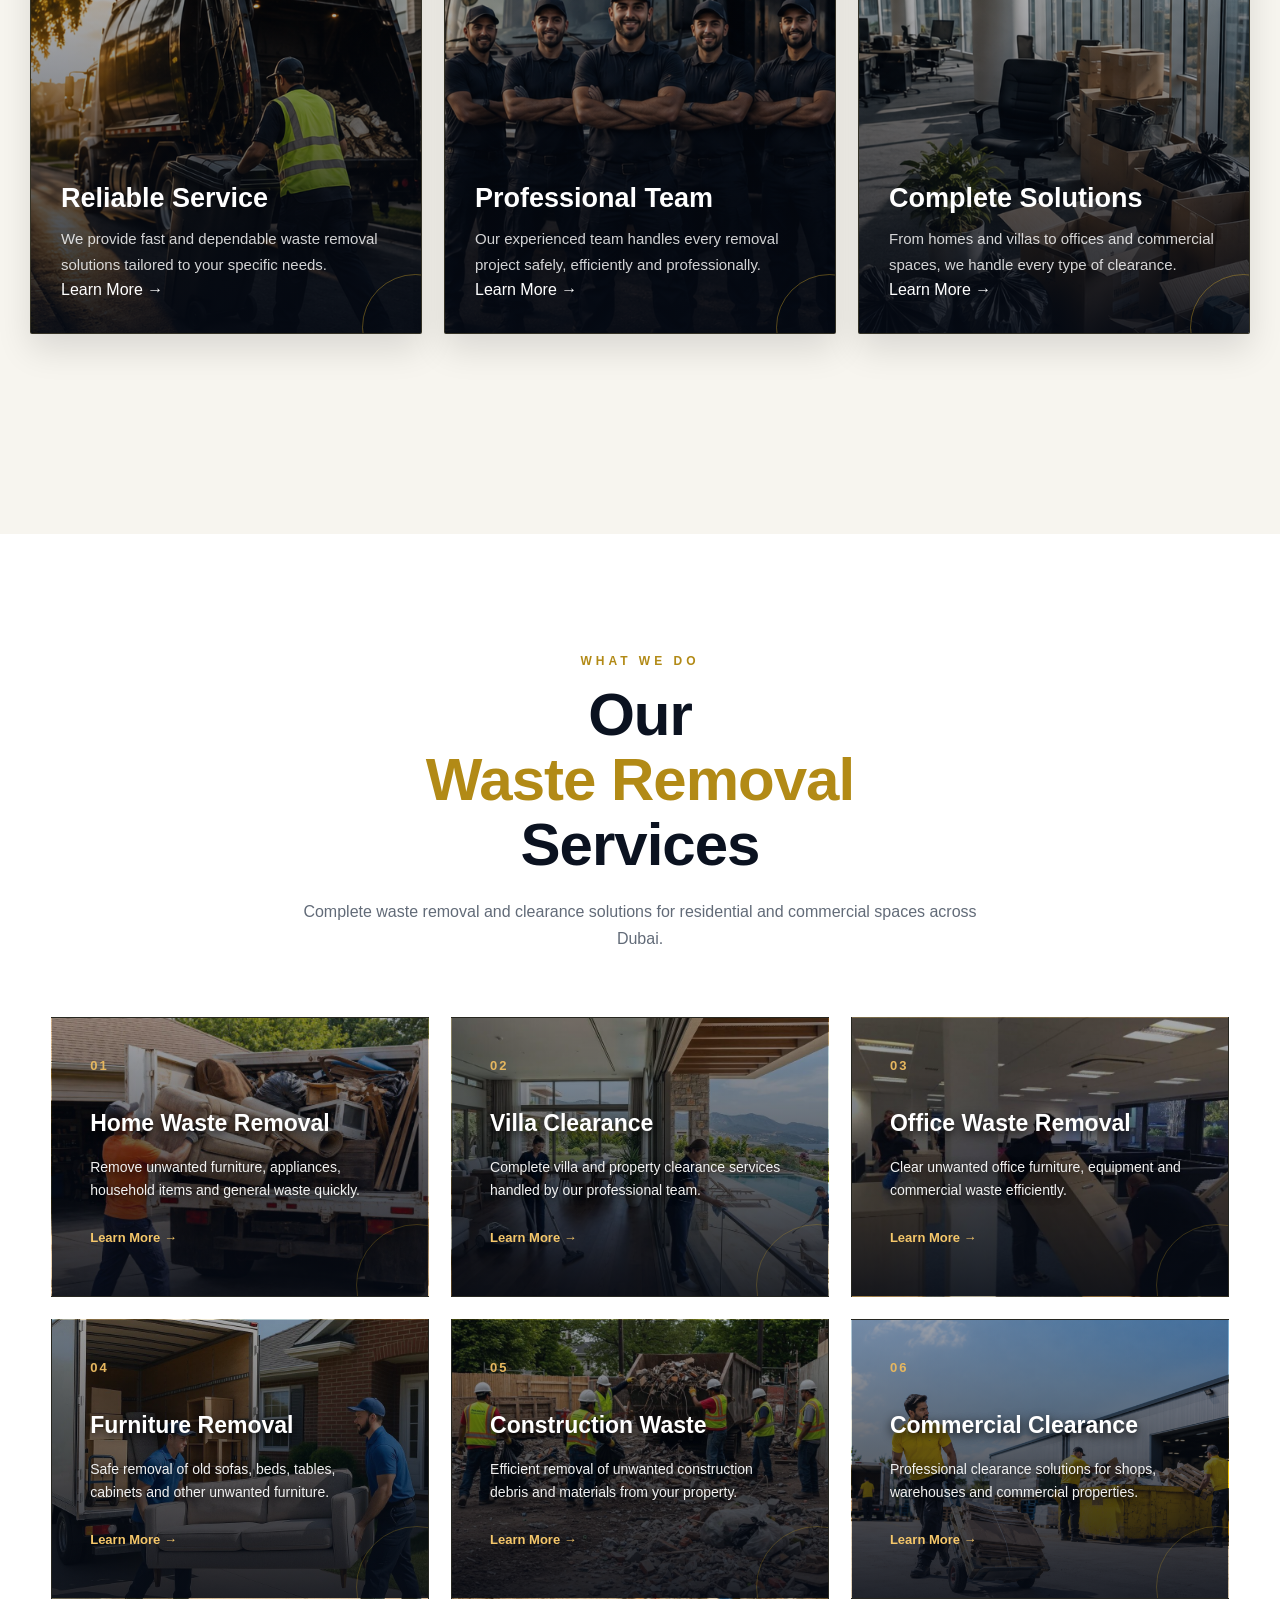
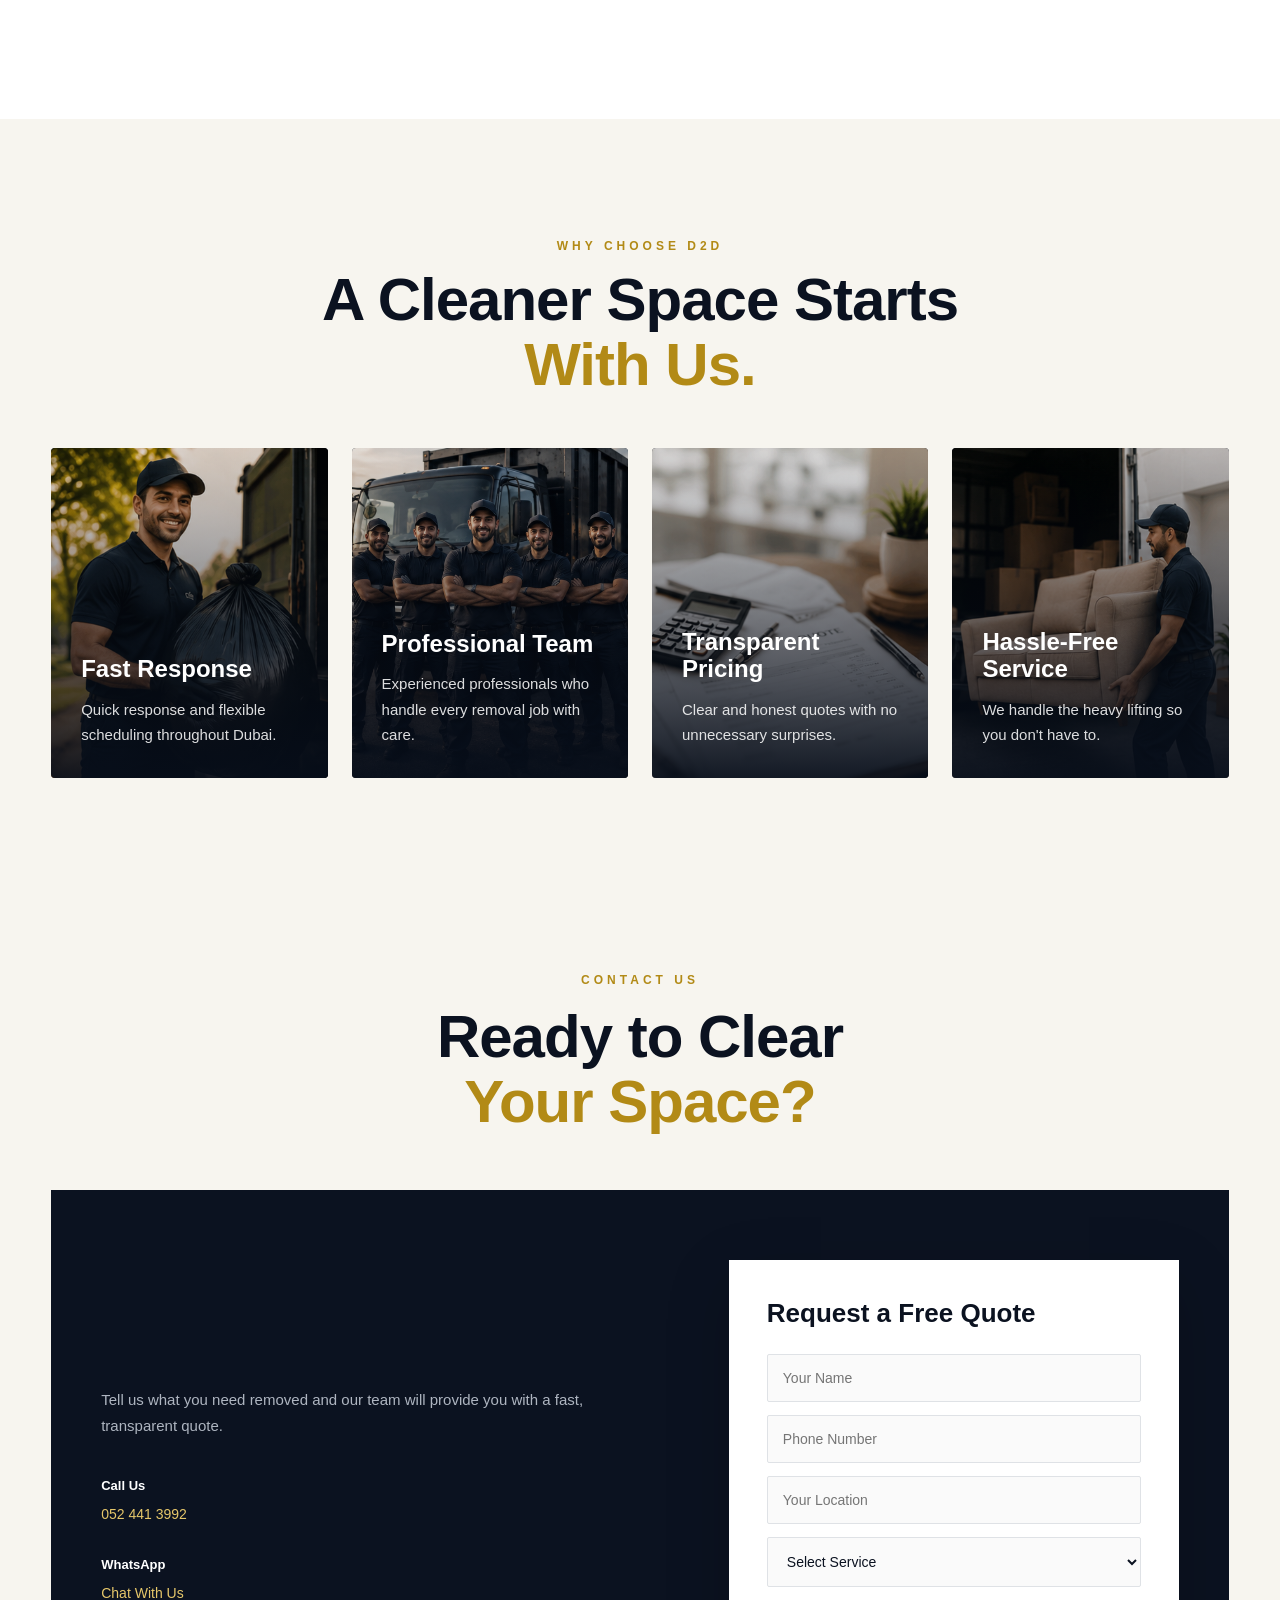
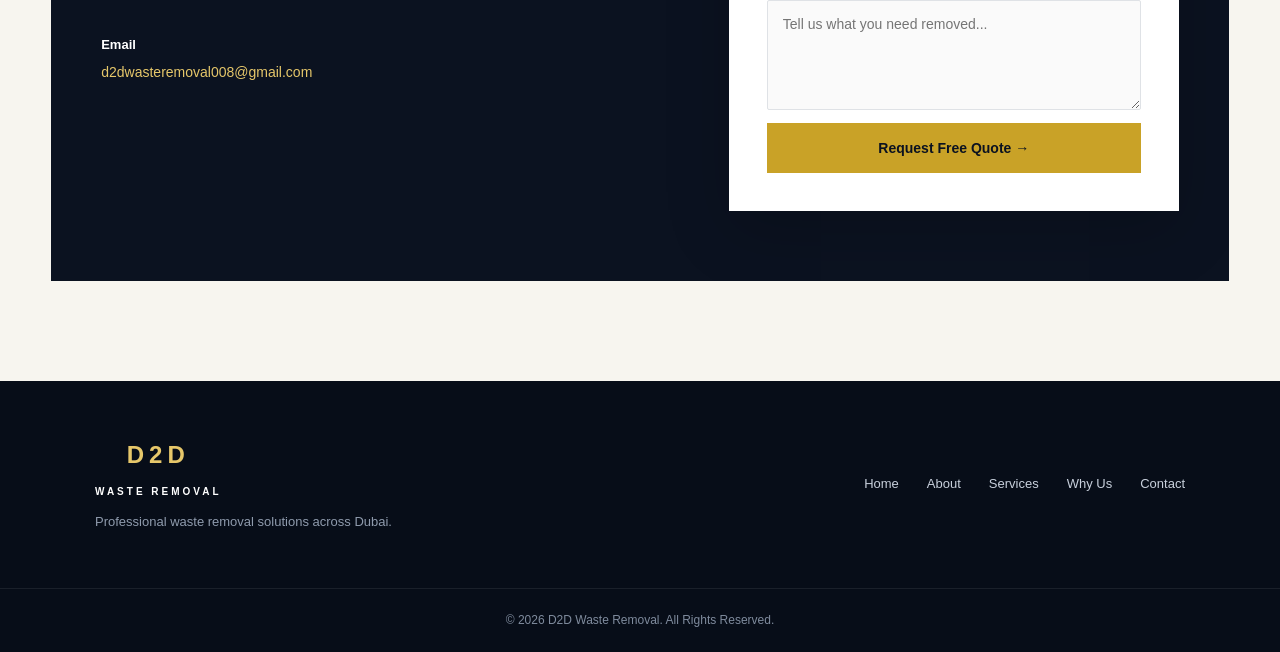
==== commit 36d4aa25: "Update index.html" ====
--- a/index.html
+++ b/index.html
@@ -41,31 +41,34 @@
 </a>
 
 
-            <!-- NAVIGATION -->
-
-            <nav class="nav-links">
-
-                <a href="/">
-                    Home
-                </a>
-
-                <a href="/">
-                    About
-                </a>
-
-                <a href="/">
-                    Services
-                </a>
-
-                <a href="/">
-                    Why Us
-                </a>
-
-                <a href="/">
-                    Contact
-                </a>
-
-            </nav>
+           ```html
+<!-- NAVIGATION -->
+
+<nav class="nav-links">
+
+    <a href="/">
+        Home
+    </a>
+
+    <a href="/about.html">
+        About
+    </a>
+
+    <a href="/services.html">
+        Services
+    </a>
+
+    <a href="/why-us.html">
+        Why Us
+    </a>
+
+    <a href="/contact.html">
+        Contact
+    </a>
+
+</nav>
+
+
 
 
             <!-- MOBILE MENU -->
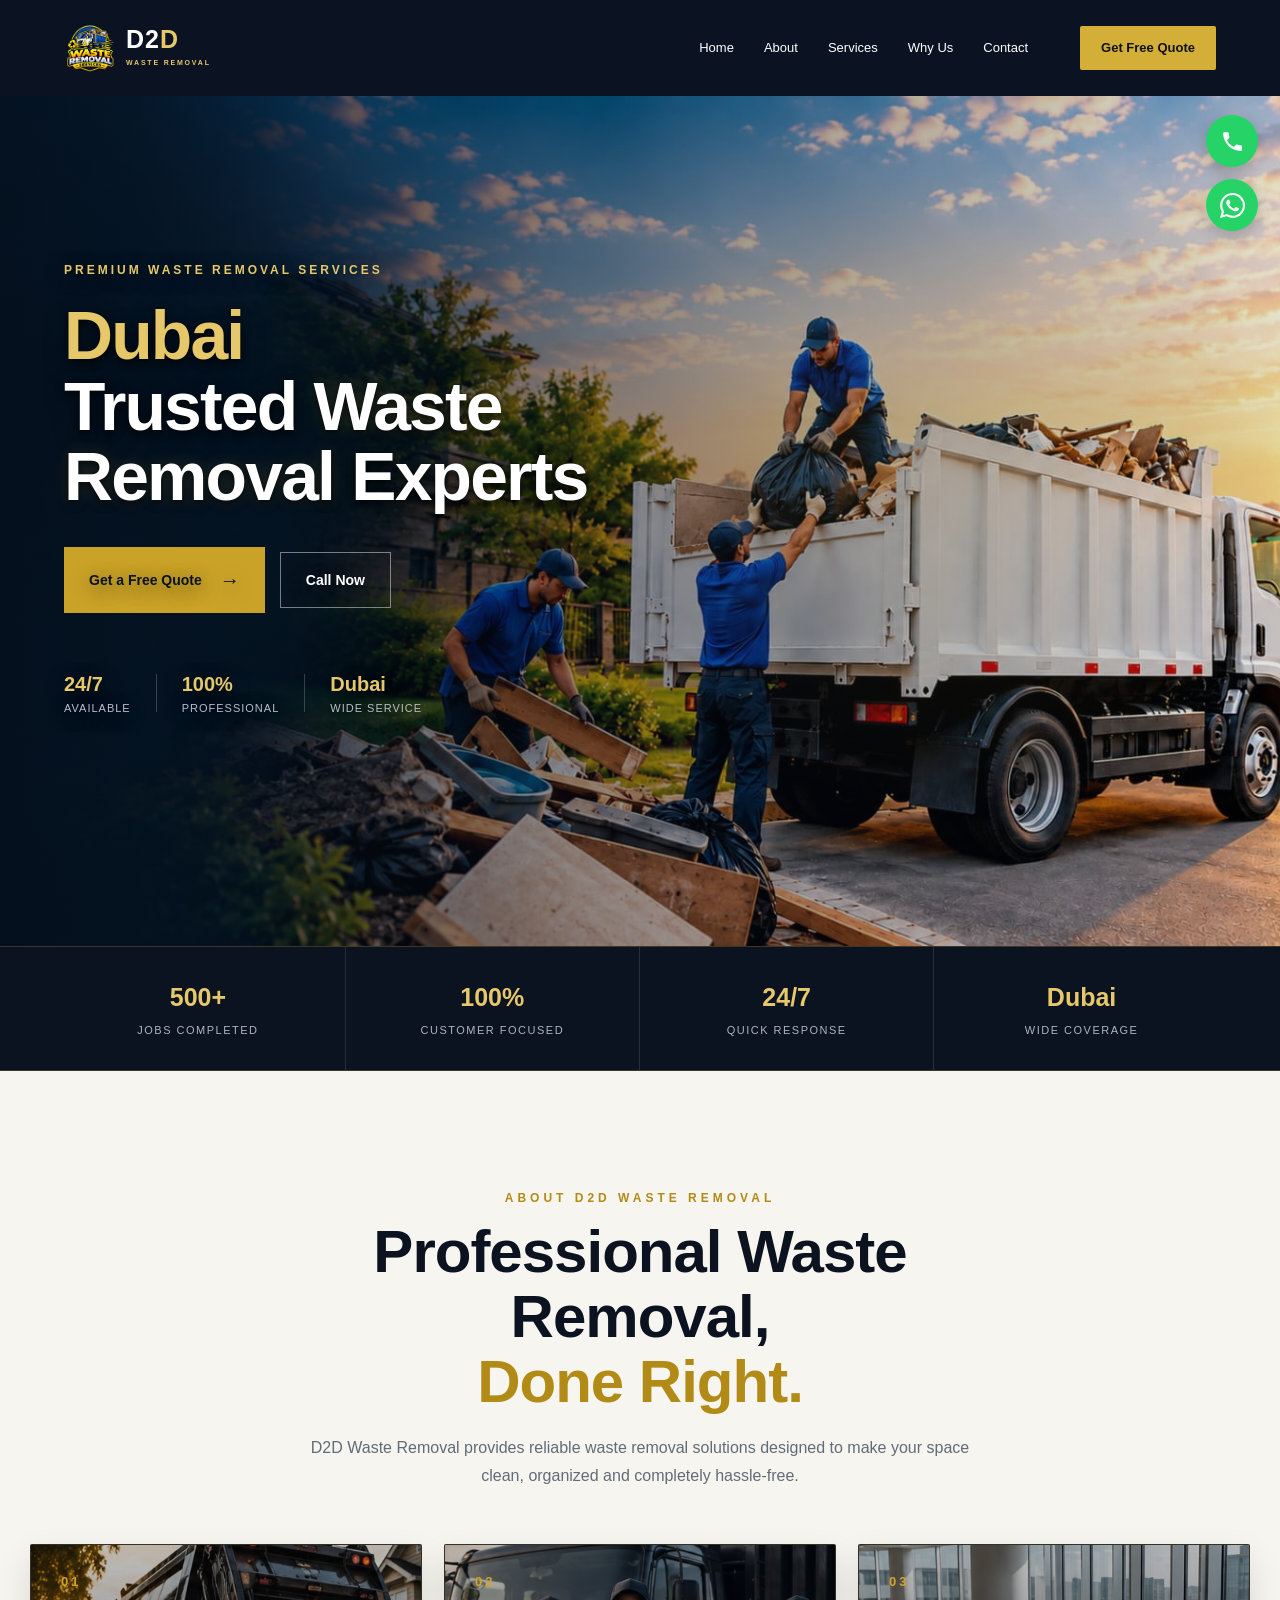
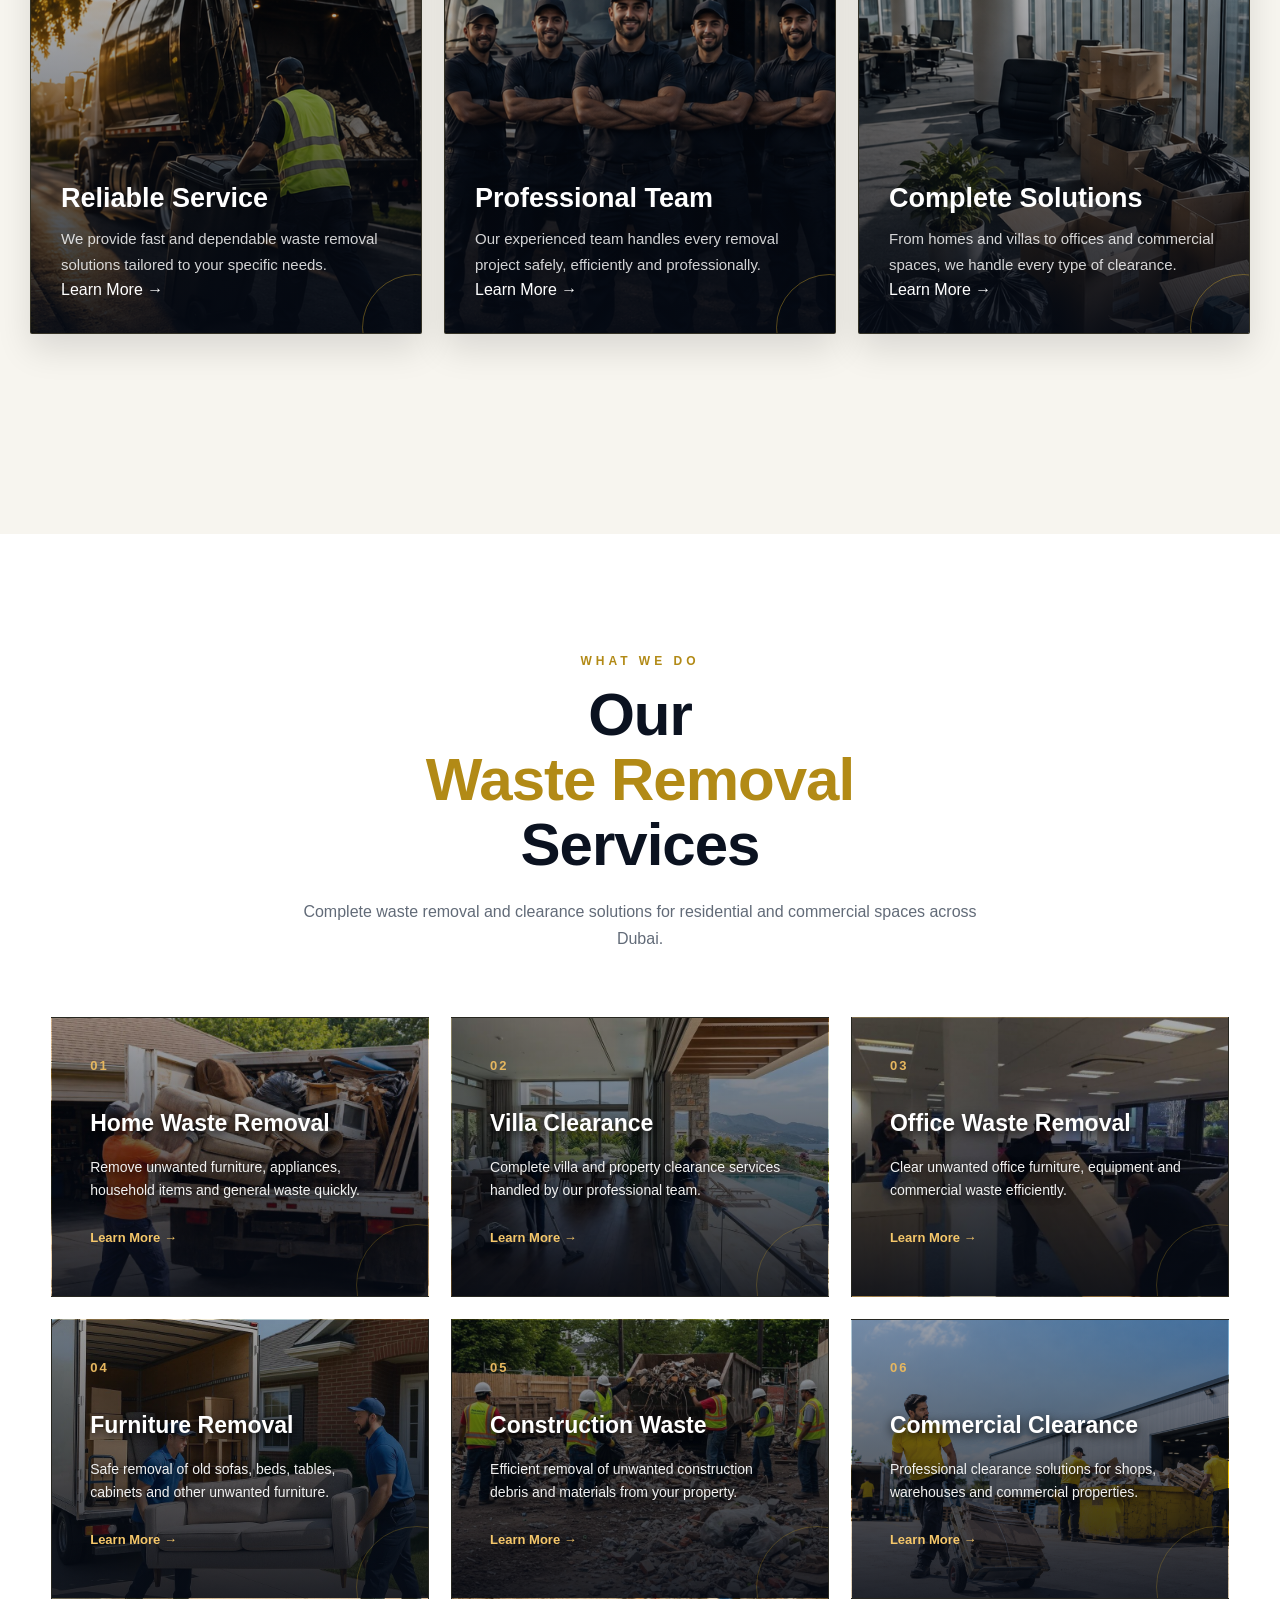
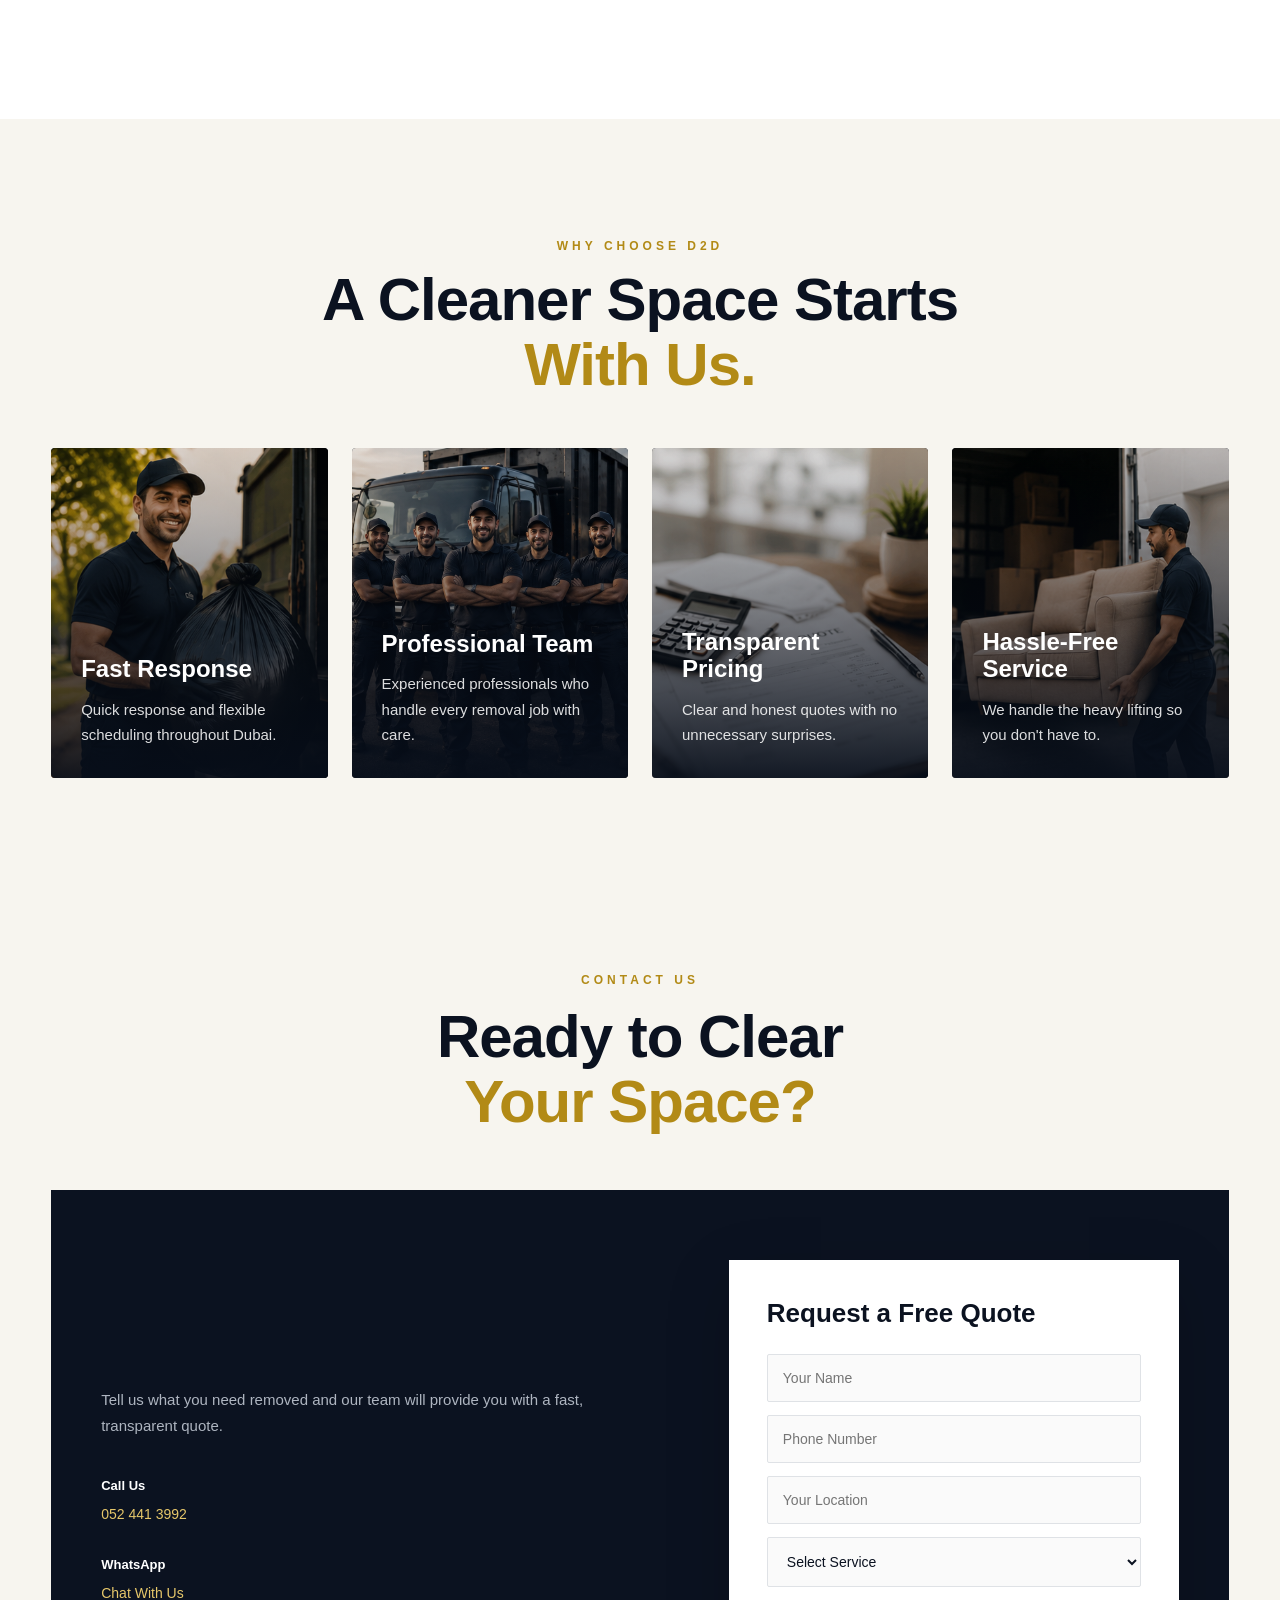
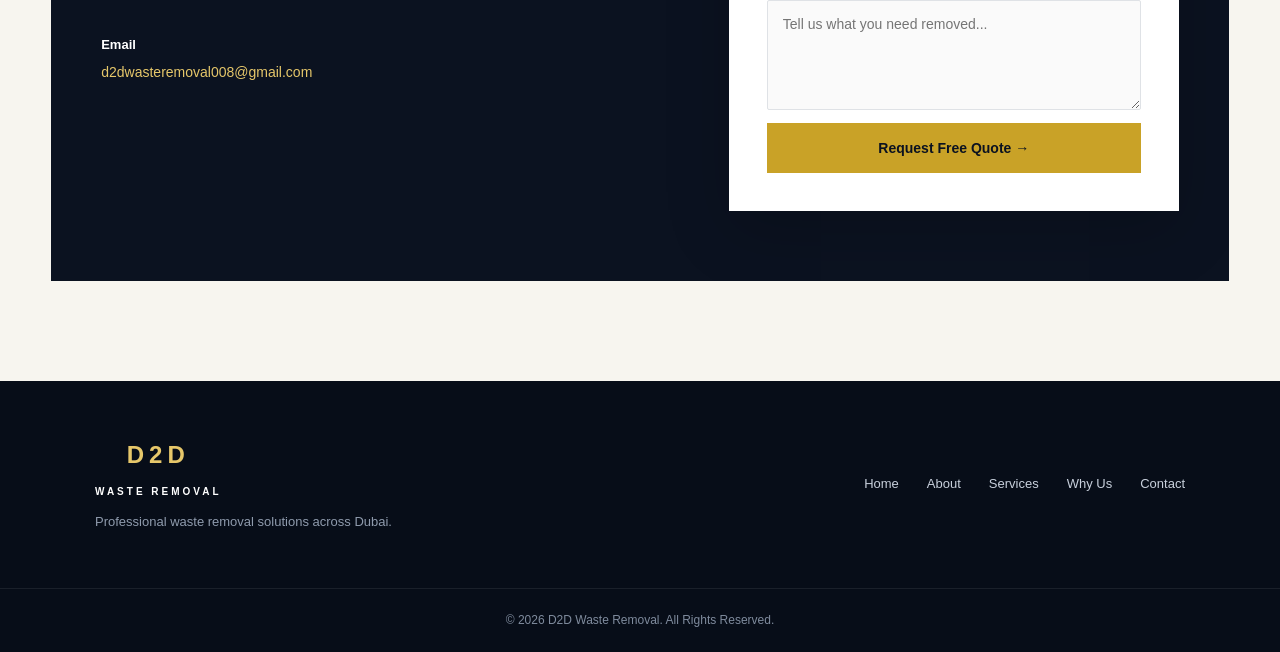
==== commit f12633f7: "Update index.html" ====
--- a/index.html
+++ b/index.html
@@ -41,7 +41,7 @@
 </a>
 
 
-           ```html
+           
 <!-- NAVIGATION -->
 
 <nav class="nav-links">
@@ -50,19 +50,19 @@
         Home
     </a>
 
-    <a href="/about.html">
+    <a href="/about.">
         About
     </a>
 
-    <a href="/services.html">
+    <a href="/services.">
         Services
     </a>
 
-    <a href="/why-us.html">
+    <a href="/why-us.">
         Why Us
     </a>
 
-    <a href="/contact.html">
+    <a href="/contact.">
         Contact
     </a>
 
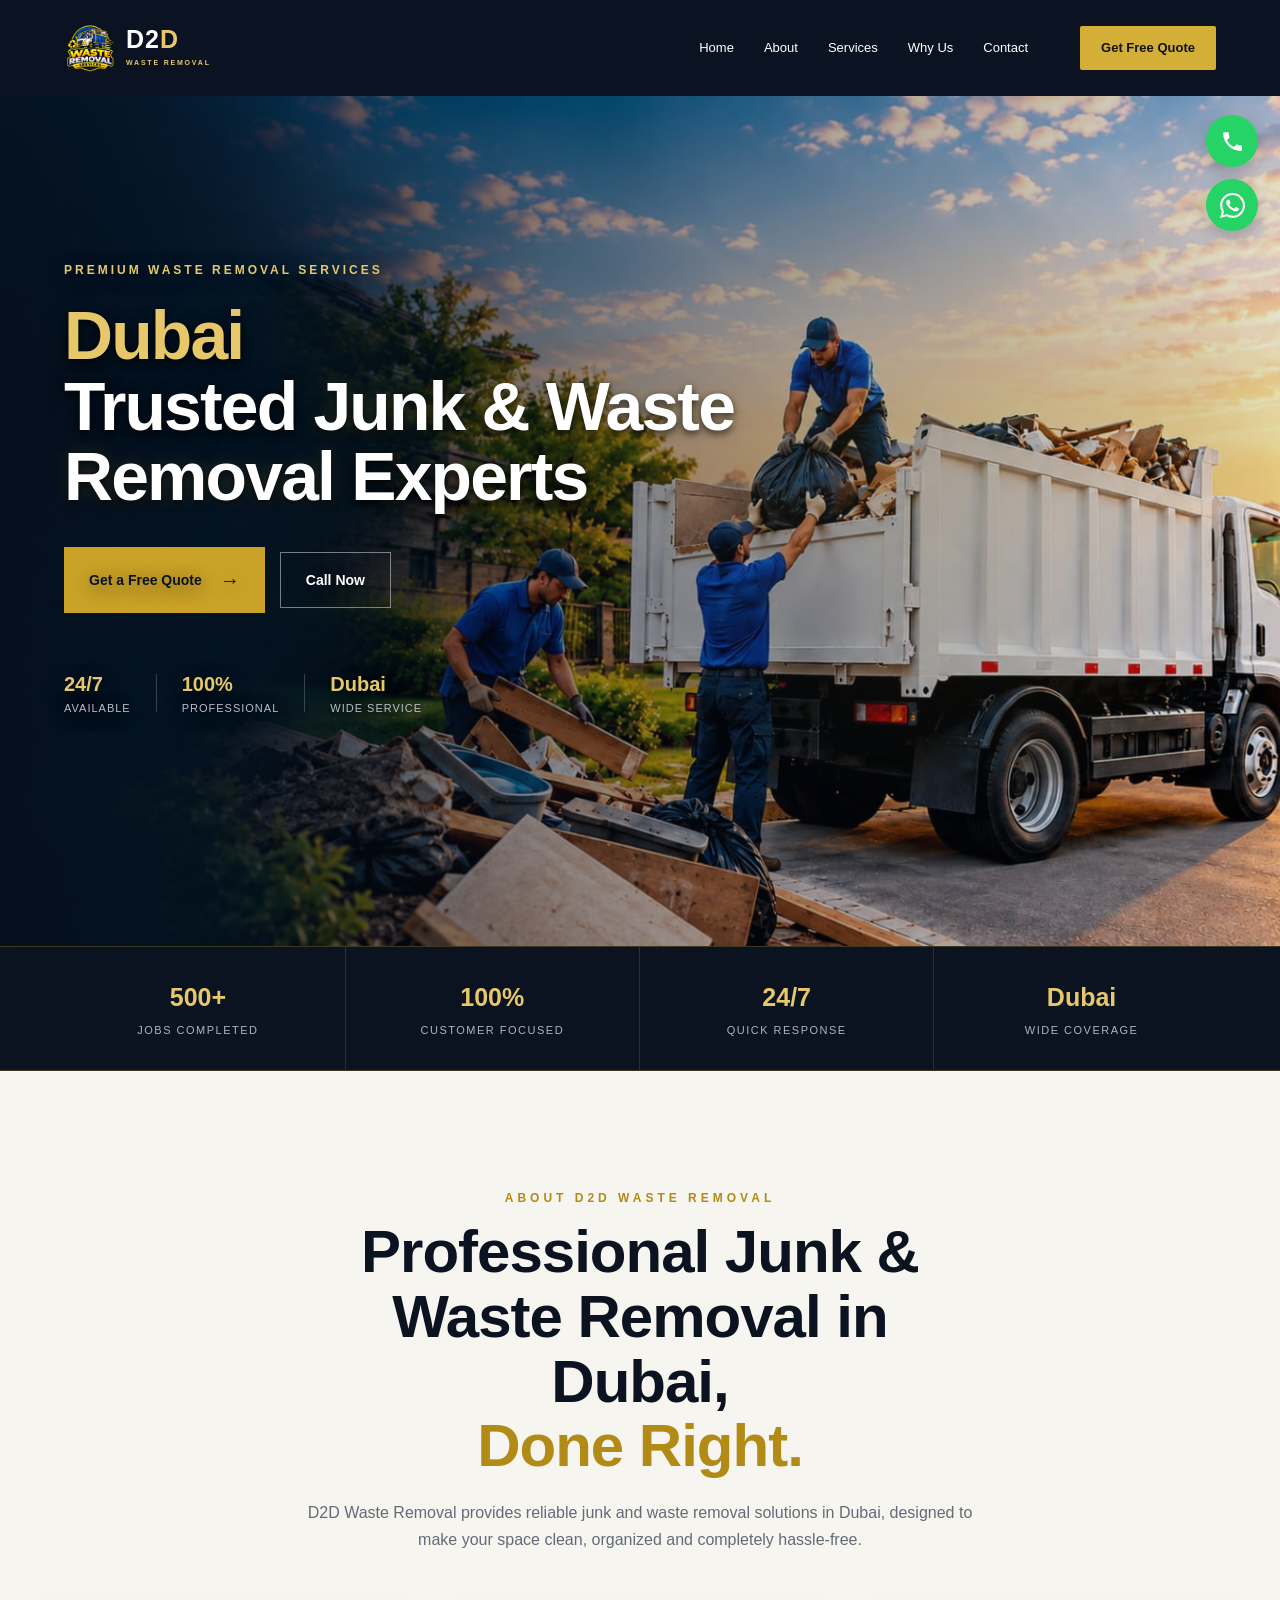
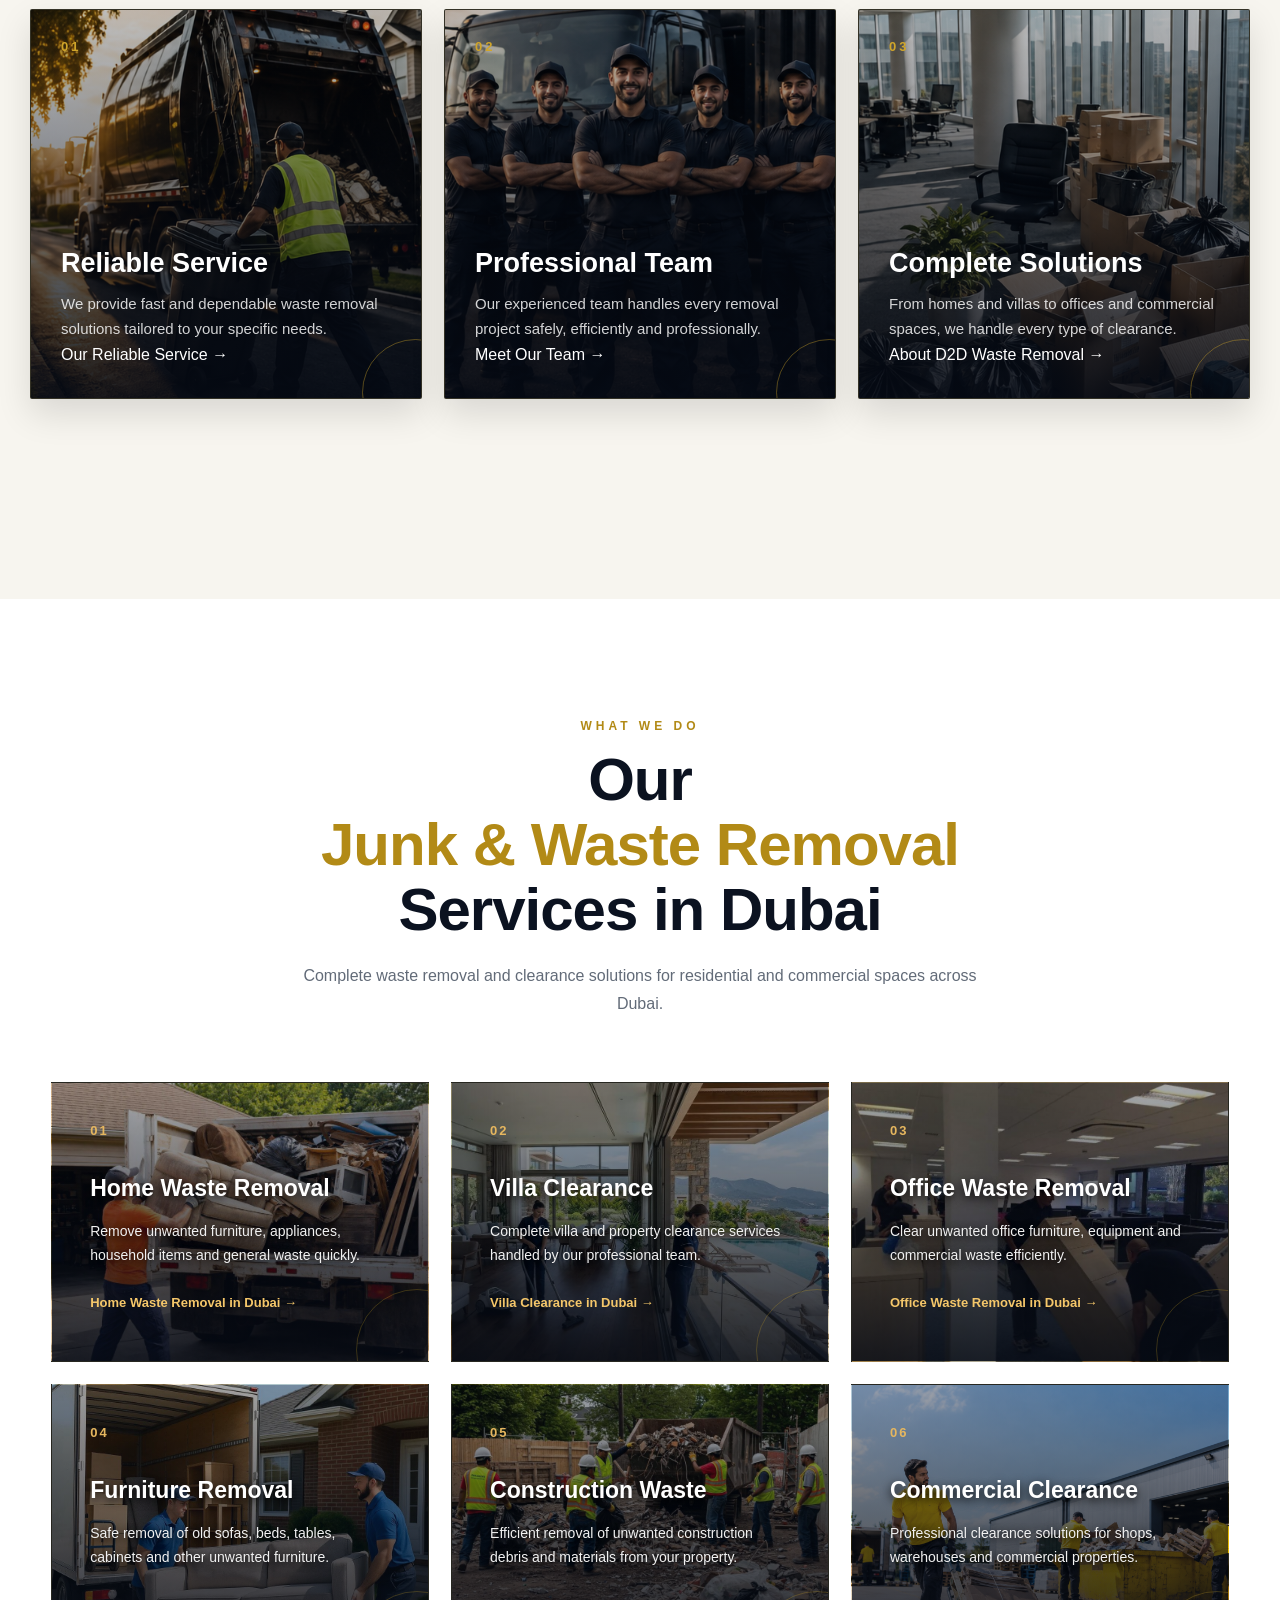
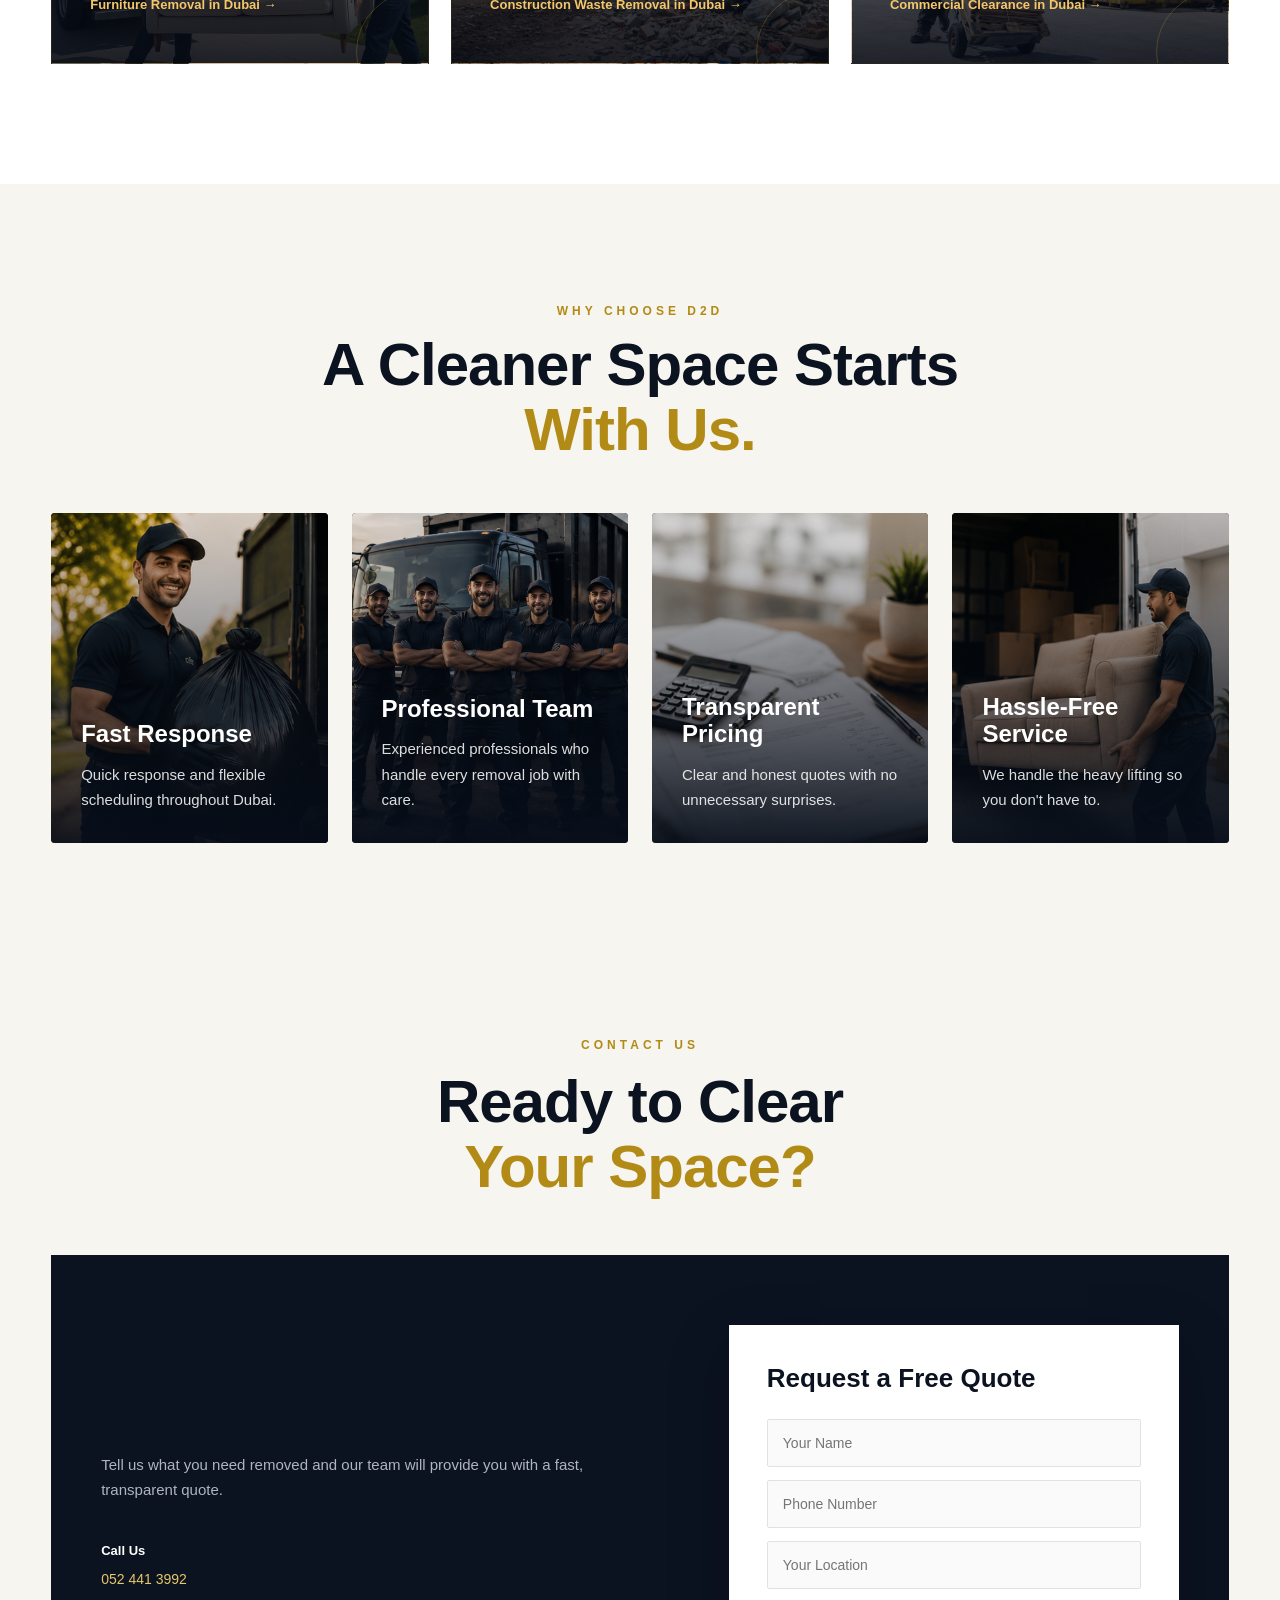
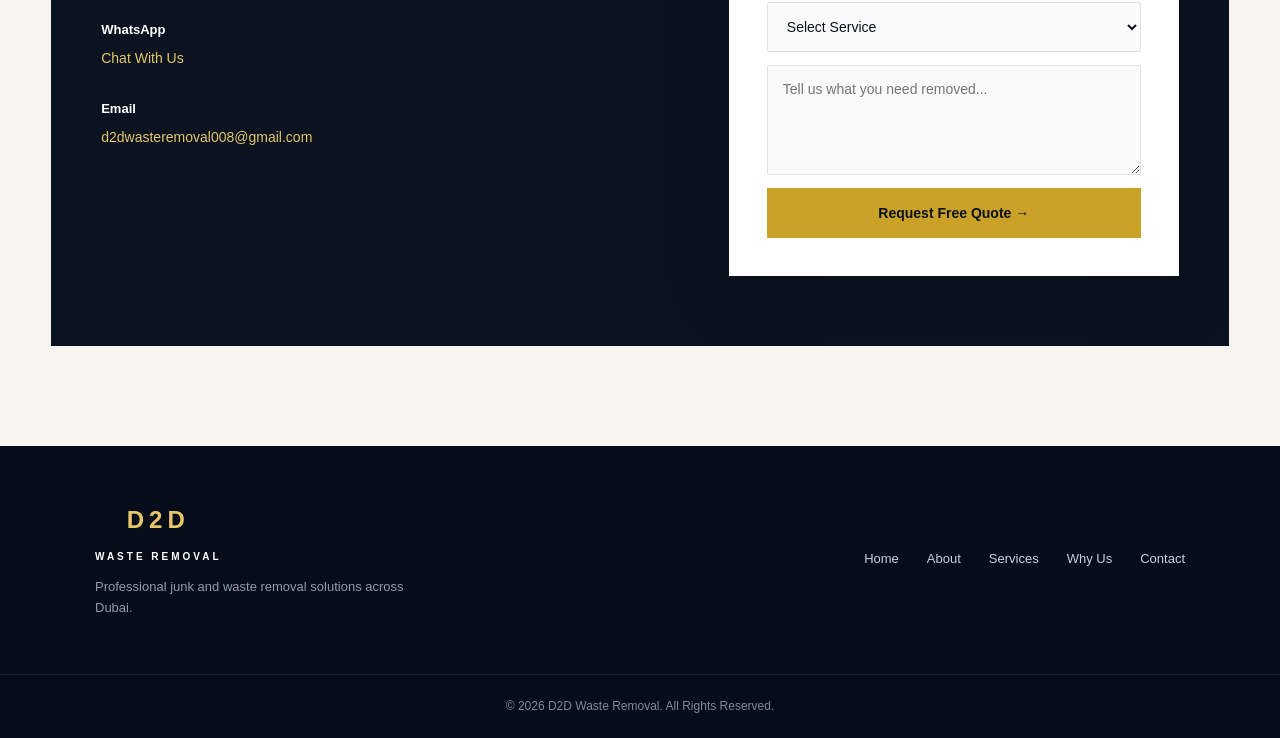
==== commit e12e491f: "SEO update: service pages, sitemap, robots" ====
--- a/index.html
+++ b/index.html
@@ -4,11 +4,60 @@
 <head>
 
     <meta charset="UTF-8">
-
     <meta name="viewport" content="width=device-width, initial-scale=1.0">
 
- <title>D2D Waste Removal | Professional Waste Removal in Dubai</title>
-
+    <!-- ================= SEO ================= -->
+    <title>Junk Removal Dubai | Waste &amp; Furniture Removal Services</title>
+    <meta name="description" content="Fast, affordable junk &amp; waste removal in Dubai. Villa, furniture, office and construction clearance by a professional team. Free quote on WhatsApp.">
+    <meta name="robots" content="index, follow">
+    <link rel="canonical" href="https://www.uaejunkremovalservices.com/">
+
+    <!-- Social sharing (WhatsApp / Facebook / LinkedIn previews) -->
+    <meta property="og:type" content="website">
+    <meta property="og:locale" content="en_AE">
+    <meta property="og:site_name" content="D2D Waste Removal">
+    <meta property="og:title" content="Junk Removal Dubai | Waste &amp; Furniture Removal Services">
+    <meta property="og:description" content="Fast, affordable junk &amp; waste removal in Dubai. Villa, furniture, office and construction clearance. Free quote on WhatsApp.">
+    <meta property="og:url" content="https://www.uaejunkremovalservices.com/">
+    <meta property="og:image" content="https://www.uaejunkremovalservices.com/images/logo.png">
+    <meta name="twitter:card" content="summary">
+
+    <!-- Local Business Schema -->
+    <script type="application/ld+json">
+    {
+      "@context": "https://schema.org",
+      "@type": "LocalBusiness",
+      "name": "D2D Waste Removal",
+      "url": "https://www.uaejunkremovalservices.com/",
+      "image": "https://www.uaejunkremovalservices.com/images/logo.png",
+      "logo": "https://www.uaejunkremovalservices.com/images/logo.png",
+      "telephone": "+971524413992",
+      "email": "d2dwasteremoval008@gmail.com",
+      "description": "Junk removal, waste removal, villa clearance, furniture removal, office and construction waste removal services in Dubai.",
+      "areaServed": {
+        "@type": "City",
+        "name": "Dubai"
+      },
+      "openingHoursSpecification": {
+        "@type": "OpeningHoursSpecification",
+        "dayOfWeek": ["Monday", "Tuesday", "Wednesday", "Thursday", "Friday", "Saturday", "Sunday"],
+        "opens": "00:00",
+        "closes": "23:59"
+      },
+      "hasOfferCatalog": {
+        "@type": "OfferCatalog",
+        "name": "Waste Removal Services",
+        "itemListElement": [
+          { "@type": "Offer", "itemOffered": { "@type": "Service", "name": "Home Waste Removal in Dubai" } },
+          { "@type": "Offer", "itemOffered": { "@type": "Service", "name": "Villa Clearance in Dubai" } },
+          { "@type": "Offer", "itemOffered": { "@type": "Service", "name": "Office Waste Removal in Dubai" } },
+          { "@type": "Offer", "itemOffered": { "@type": "Service", "name": "Furniture Removal in Dubai" } },
+          { "@type": "Offer", "itemOffered": { "@type": "Service", "name": "Construction Waste Removal in Dubai" } },
+          { "@type": "Offer", "itemOffered": { "@type": "Service", "name": "Commercial Clearance in Dubai" } }
+        ]
+      }
+    }
+    </script>
 
     <link rel="stylesheet" href="style.css">
 
@@ -24,72 +73,39 @@
 
         <div class="container nav-container">
 
-
             <!-- LOGO -->
-
-           <a href="index.html" class="logo">
-
-    <img src="images/logo.png" alt="D2D Waste Removal">
-
-    <div class="logo-text">
-        <div class="logo-title">
-            <span>D2</span><b>D</b>
-        </div>
-        <small>WASTE REMOVAL</small>
-    </div>
-
-</a>
-
-
-           
-<!-- NAVIGATION -->
-
-<nav class="nav-links">
-
-    <a href="/">
-        Home
-    </a>
-
-    <a href="/about.">
-        About
-    </a>
-
-    <a href="/services.">
-        Services
-    </a>
-
-    <a href="/why-us.">
-        Why Us
-    </a>
-
-    <a href="/contact.">
-        Contact
-    </a>
-
-</nav>
-
-
-
+            <a href="/" class="logo">
+
+                <img src="images/logo.png" alt="D2D Waste Removal Dubai logo">
+
+                <div class="logo-text">
+                    <div class="logo-title">
+                        <span>D2</span><b>D</b>
+                    </div>
+                    <small>WASTE REMOVAL</small>
+                </div>
+
+            </a>
+
+            <!-- NAVIGATION -->
+            <nav class="nav-links">
+                <a href="/">Home</a>
+                <a href="about.html">About</a>
+                <a href="services.html">Services</a>
+                <a href="why-us.html">Why Us</a>
+                <a href="contact.html">Contact</a>
+            </nav>
 
             <!-- MOBILE MENU -->
-
-            <button
-                class="mobile-menu-btn"
-                aria-label="Open Menu"
-                type="button">
+            <button class="mobile-menu-btn" aria-label="Open Menu" type="button">
                 ☰
             </button>
 
-
             <!-- QUOTE BUTTON -->
-
-            <a
-                href="contact.html"
-                class="nav-btn">
+            <a href="contact.html" class="nav-btn">
                 Get Free Quote
             </a>
 
-
         </div>
 
     </header>
@@ -107,105 +123,55 @@
 
             <div class="hero-overlay"></div>
 
-
             <div class="container hero-content">
 
                 <div class="hero-text">
-
 
                     <span class="hero-label">
                         PREMIUM WASTE REMOVAL SERVICES
                     </span>
 
-
-                   <h1>
-    <span>Dubai</span> Trusted
-    <strong>Waste Removal</strong>
-    Experts
-</h1>
-
-
-                    
-
+                    <h1>
+                        <span>Dubai</span> Trusted
+                        <strong>Junk &amp; Waste Removal</strong>
+                        Experts
+                    </h1>
 
                     <div class="hero-buttons">
 
-
-                        <a
-                            href="contact.html"
-                            class="primary-btn">
-
+                        <a href="contact.html" class="primary-btn">
                             Get a Free Quote
-
-                            <span>
-                                →
-                            </span>
-
+                            <span>→</span>
                         </a>
 
-
-                        <a
-                            href="tel:+971524413992"
-                            class="secondary-btn">
-
+                        <a href="tel:+971524413992" class="secondary-btn">
                             Call Now
-
                         </a>
 
-
-                    </div>
-
+                    </div>
 
                     <div class="hero-trust">
 
-
                         <div class="trust-item">
-
-                            <strong>
-                                24/7
-                            </strong>
-
-                            <span>
-                                Available
-                            </span>
-
+                            <strong>24/7</strong>
+                            <span>Available</span>
                         </div>
 
-
                         <div class="trust-line"></div>
 
-
                         <div class="trust-item">
-
-                            <strong>
-                                100%
-                            </strong>
-
-                            <span>
-                                Professional
-                            </span>
-
+                            <strong>100%</strong>
+                            <span>Professional</span>
                         </div>
 
-
                         <div class="trust-line"></div>
 
-
                         <div class="trust-item">
-
-                            <strong>
-                                Dubai
-                            </strong>
-
-                            <span>
-                                Wide Service
-                            </span>
-
+                            <strong>Dubai</strong>
+                            <span>Wide Service</span>
                         </div>
 
-
-                    </div>
-
+                    </div>
 
                 </div>
 
@@ -221,58 +187,25 @@
 
             <div class="container trust-bar-grid">
 
-
                 <div class="trust-box">
-
-                    <strong>
-                        500+
-                    </strong>
-
-                    <span>
-                        Jobs Completed
-                    </span>
-
-                </div>
-
+                    <strong>500+</strong>
+                    <span>Jobs Completed</span>
+                </div>
 
                 <div class="trust-box">
-
-                    <strong>
-                        100%
-                    </strong>
-
-                    <span>
-                        Customer Focused
-                    </span>
-
-                </div>
-
+                    <strong>100%</strong>
+                    <span>Customer Focused</span>
+                </div>
 
                 <div class="trust-box">
-
-                    <strong>
-                        24/7
-                    </strong>
-
-                    <span>
-                        Quick Response
-                    </span>
-
-                </div>
-
+                    <strong>24/7</strong>
+                    <span>Quick Response</span>
+                </div>
 
                 <div class="trust-box">
-
-                    <strong>
-                        Dubai
-                    </strong>
-
-                    <span>
-                        Wide Coverage
-                    </span>
-
-                </div>
-
+                    <strong>Dubai</strong>
+                    <span>Wide Coverage</span>
+                </div>
 
             </div>
 
@@ -286,157 +219,111 @@
 
             <div class="container">
 
-
                 <div class="section-heading">
 
-
-                    <span>
-                        ABOUT D2D WASTE REMOVAL
-                    </span>
-
+                    <span>ABOUT D2D WASTE REMOVAL</span>
 
                     <h2>
-
-                        Professional Waste Removal,
-
+                        Professional Junk &amp; Waste Removal in Dubai,
                         <br>
-
-                        <strong>
-                            Done Right.
-                        </strong>
-
+                        <strong>Done Right.</strong>
                     </h2>
 
-
                     <p>
-
-                        D2D Waste Removal provides reliable waste removal
-                        solutions designed to make your space clean,
+                        D2D Waste Removal provides reliable junk and waste removal
+                        solutions in Dubai, designed to make your space clean,
                         organized and completely hassle-free.
-
                     </p>
 
-
-                </div>
-
-            </div>
-
+                </div>
+
+            </div>
 
 
             <!-- ABOUT CARDS -->
 
             <div class="about-cards">
 
-
                 <!-- CARD 01 -->
-
                 <div class="about-card">
 
                     <img
                         src="images/reliable-service.jpg"
-                        alt="Reliable Service">
+                        alt="Reliable junk and waste removal service in Dubai"
+                        loading="lazy">
 
                     <div class="about-overlay"></div>
 
                     <div class="about-card-content">
 
-                        <span class="about-number">
-                            01
-                        </span>
-
-                        <h3>
-                            Reliable Service
-                        </h3>
-
-                        <p>
-
+                        <span class="about-number">01</span>
+
+                        <h3>Reliable Service</h3>
+
+                        <p>
                             We provide fast and dependable waste removal
                             solutions tailored to your specific needs.
-
-                        </p>
-
-                        <a href="about.html">
-                            Learn More →
-                        </a>
-
-                    </div>
-
-                </div>
-
-
+                        </p>
+
+                        <a href="about.html">Our Reliable Service →</a>
+
+                    </div>
+
+                </div>
 
                 <!-- CARD 02 -->
-
                 <div class="about-card">
 
                     <img
                         src="images/professional-team.jpg"
-                        alt="Professional Team">
+                        alt="Professional waste removal team in Dubai"
+                        loading="lazy">
 
                     <div class="about-overlay"></div>
 
                     <div class="about-card-content">
 
-                        <span class="about-number">
-                            02
-                        </span>
-
-                        <h3>
-                            Professional Team
-                        </h3>
-
-                        <p>
-
+                        <span class="about-number">02</span>
+
+                        <h3>Professional Team</h3>
+
+                        <p>
                             Our experienced team handles every removal
                             project safely, efficiently and professionally.
-
-                        </p>
-
-                        <a href="about.html">
-                            Learn More →
-                        </a>
-
-                    </div>
-
-                </div>
-
-
+                        </p>
+
+                        <a href="about.html">Meet Our Team →</a>
+
+                    </div>
+
+                </div>
 
                 <!-- CARD 03 -->
-
                 <div class="about-card">
 
                     <img
                         src="images/complete-solutions.jpg"
-                        alt="Complete Solutions">
+                        alt="Complete home, villa and office clearance solutions in Dubai"
+                        loading="lazy">
 
                     <div class="about-overlay"></div>
 
                     <div class="about-card-content">
 
-                        <span class="about-number">
-                            03
-                        </span>
-
-                        <h3>
-                            Complete Solutions
-                        </h3>
-
-                        <p>
-
+                        <span class="about-number">03</span>
+
+                        <h3>Complete Solutions</h3>
+
+                        <p>
                             From homes and villas to offices and commercial
                             spaces, we handle every type of clearance.
-
-                        </p>
-
-                        <a href="about.html">
-                            Learn More →
-                        </a>
-
-                    </div>
-
-                </div>
-
+                        </p>
+
+                        <a href="about.html">About D2D Waste Removal →</a>
+
+                    </div>
+
+                </div>
 
             </div>
 
@@ -450,206 +337,95 @@
 
             <div class="container">
 
-
                 <div class="section-heading center">
 
-                    <span>
-                        WHAT WE DO
-                    </span>
-
+                    <span>WHAT WE DO</span>
 
                     <h2>
-
                         Our
-
-                        <strong>
-                            Waste Removal
-                        </strong>
-
-                        Services
-
+                        <strong>Junk &amp; Waste Removal</strong>
+                        Services in Dubai
                     </h2>
 
-
                     <p>
-
                         Complete waste removal and clearance solutions
                         for residential and commercial spaces across Dubai.
-
                     </p>
 
                 </div>
 
 
-
                 <!-- SERVICES GRID -->
 
                 <div class="services-grid">
 
-
                     <!-- SERVICE 01 -->
-
                     <div class="service-card card-1">
-
-                        <div class="service-number">
-                            01
-                        </div>
-
-                        <h3>
-                            Home Waste Removal
-                        </h3>
-
-                        <p>
-
+                        <div class="service-number">01</div>
+                        <h3>Home Waste Removal</h3>
+                        <p>
                             Remove unwanted furniture, appliances,
                             household items and general waste quickly.
-
-                        </p>
-
-                        <a href="services.html">
-                            Learn More →
-                        </a>
-
-                    </div>
-
-
+                        </p>
+                        <a href="services.html">Home Waste Removal in Dubai →</a>
+                    </div>
 
                     <!-- SERVICE 02 -->
-
                     <div class="service-card card-2">
-
-                        <div class="service-number">
-                            02
-                        </div>
-
-                        <h3>
-                            Villa Clearance
-                        </h3>
-
-                        <p>
-
+                        <div class="service-number">02</div>
+                        <h3>Villa Clearance</h3>
+                        <p>
                             Complete villa and property clearance services
                             handled by our professional team.
-
-                        </p>
-
-                        <a href="services.html">
-                            Learn More →
-                        </a>
-
-                    </div>
-
-
+                        </p>
+                        <a href="services.html">Villa Clearance in Dubai →</a>
+                    </div>
 
                     <!-- SERVICE 03 -->
-
                     <div class="service-card card-3">
-
-                        <div class="service-number">
-                            03
-                        </div>
-
-                        <h3>
-                            Office Waste Removal
-                        </h3>
-
-                        <p>
-
+                        <div class="service-number">03</div>
+                        <h3>Office Waste Removal</h3>
+                        <p>
                             Clear unwanted office furniture, equipment
                             and commercial waste efficiently.
-
-                        </p>
-
-                        <a href="services.html">
-                            Learn More →
-                        </a>
-
-                    </div>
-
-
+                        </p>
+                        <a href="services.html">Office Waste Removal in Dubai →</a>
+                    </div>
 
                     <!-- SERVICE 04 -->
-
                     <div class="service-card card-4">
-
-                        <div class="service-number">
-                            04
-                        </div>
-
-                        <h3>
-                            Furniture Removal
-                        </h3>
-
-                        <p>
-
+                        <div class="service-number">04</div>
+                        <h3>Furniture Removal</h3>
+                        <p>
                             Safe removal of old sofas, beds, tables,
                             cabinets and other unwanted furniture.
-
-                        </p>
-
-                        <a href="services.html">
-                            Learn More →
-                        </a>
-
-                    </div>
-
-
+                        </p>
+                        <a href="services.html">Furniture Removal in Dubai →</a>
+                    </div>
 
                     <!-- SERVICE 05 -->
-
                     <div class="service-card card-5">
-
-                        <div class="service-number">
-                            05
-                        </div>
-
-                        <h3>
-                            Construction Waste
-                        </h3>
-
-                        <p>
-
+                        <div class="service-number">05</div>
+                        <h3>Construction Waste</h3>
+                        <p>
                             Efficient removal of unwanted construction
                             debris and materials from your property.
-
-                        </p>
-
-                        <a href="services.html">
-                            Learn More →
-                        </a>
-
-                    </div>
-
-
+                        </p>
+                        <a href="services.html">Construction Waste Removal in Dubai →</a>
+                    </div>
 
                     <!-- SERVICE 06 -->
-
                     <div class="service-card card-6">
-
-                        <div class="service-number">
-                            06
-                        </div>
-
-                        <h3>
-                            Commercial Clearance
-                        </h3>
-
-                        <p>
-
+                        <div class="service-number">06</div>
+                        <h3>Commercial Clearance</h3>
+                        <p>
                             Professional clearance solutions for shops,
                             warehouses and commercial properties.
-
-                        </p>
-
-                        <a href="services.html">
-                            Learn More →
-                        </a>
-
-                    </div>
-
-
-                </div>
-
+                        </p>
+                        <a href="services.html">Commercial Clearance in Dubai →</a>
+                    </div>
+
+                </div>
 
             </div>
 
@@ -663,455 +439,279 @@
 
             <div class="container">
 
-
                 <div class="section-heading center">
 
-                    <span>
-                        WHY CHOOSE D2D
-                    </span>
-
+                    <span>WHY CHOOSE D2D</span>
 
                     <h2>
-
                         A Cleaner Space Starts
-
-                        <strong>
-                            With Us.
-                        </strong>
-
+                        <strong>With Us.</strong>
                     </h2>
 
                 </div>
 
 
-
                 <!-- WHY GRID -->
 
                 <div class="why-grid">
 
-
                     <!-- CARD 01 -->
-
                     <article class="why-card">
 
                         <img
                             src="images/fast-response.jpg"
-                            alt="Fast waste removal response">
+                            alt="Fast waste removal response in Dubai"
+                            loading="lazy">
 
                         <div class="why-card-content">
-
-                            <h3>
-                                Fast Response
-                            </h3>
-
+                            <h3>Fast Response</h3>
                             <p>
-
                                 Quick response and flexible scheduling
                                 throughout Dubai.
-
                             </p>
-
                         </div>
 
                     </article>
 
-
-
                     <!-- CARD 02 -->
-
                     <article class="why-card">
 
                         <img
                             src="images/why-professional-team.jpg"
-                            alt="Professional waste removal team">
+                            alt="Professional waste removal team in Dubai"
+                            loading="lazy">
 
                         <div class="why-card-content">
-
-                            <h3>
-                                Professional Team
-                            </h3>
-
+                            <h3>Professional Team</h3>
                             <p>
-
                                 Experienced professionals who handle
                                 every removal job with care.
-
                             </p>
-
                         </div>
 
                     </article>
 
-
-
                     <!-- CARD 03 -->
-
                     <article class="why-card">
 
                         <img
                             src="images/transparent-pricing.jpg"
-                            alt="Transparent waste removal pricing">
+                            alt="Transparent junk removal pricing in Dubai"
+                            loading="lazy">
 
                         <div class="why-card-content">
-
-                            <h3>
-                                Transparent Pricing
-                            </h3>
-
+                            <h3>Transparent Pricing</h3>
                             <p>
-
                                 Clear and honest quotes with no
                                 unnecessary surprises.
-
                             </p>
-
                         </div>
 
                     </article>
 
-
-
                     <!-- CARD 04 -->
-
                     <article class="why-card">
 
                         <img
                             src="images/hassle-free-service.jpg"
-                            alt="Hassle-free waste removal service">
+                            alt="Hassle-free waste removal service in Dubai"
+                            loading="lazy">
 
                         <div class="why-card-content">
-
-                            <h3>
-                                Hassle-Free Service
-                            </h3>
-
+                            <h3>Hassle-Free Service</h3>
                             <p>
-
                                 We handle the heavy lifting so you
                                 don't have to.
-
                             </p>
-
                         </div>
 
                     </article>
 
-
-                </div>
-
+                </div>
 
             </div>
 
         </section>
-<!-- ================= CONTACT ================= -->
-
-<section class="contact-section" id="contact">
-
-    <!-- CONTACT HEADING -->
-
-    <div class="contact-heading">
-
-        <span>
-            CONTACT US
-        </span>
-
-        <h2>
-            Ready to Clear
-
-            <strong>
-                Your Space?
-            </strong>
-        </h2>
-
-    </div>
-
-
-    <!-- CONTACT BOX -->
-
-    <div class="contact-box">
-
-        <div class="contact-container">
-
-
-            <!-- LEFT SIDE -->
-
-            <div class="contact-text">
+
+
+
+        <!-- ================= CONTACT ================= -->
+
+        <section class="contact-section" id="contact">
+
+            <!-- CONTACT HEADING -->
+            <div class="contact-heading">
+
+                <span>CONTACT US</span>
+
+                <h2>
+                    Ready to Clear
+                    <strong>Your Space?</strong>
+                </h2>
+
+            </div>
+
+
+            <!-- CONTACT BOX -->
+            <div class="contact-box">
+
+                <div class="contact-container">
+
+                    <!-- LEFT SIDE -->
+                    <div class="contact-text">
+
+                        <p>
+                            Tell us what you need removed and our team
+                            will provide you with a fast, transparent quote.
+                        </p>
+
+                        <div class="contact-details">
+
+                            <!-- PHONE -->
+                            <div>
+                                <strong>Call Us</strong>
+                                <a href="tel:+971524413992">052 441 3992</a>
+                            </div>
+
+                            <!-- WHATSAPP -->
+                            <div>
+                                <strong>WhatsApp</strong>
+                                <a
+                                    href="https://wa.me/971524413992"
+                                    target="_blank"
+                                    rel="noopener">
+                                    Chat With Us
+                                </a>
+                            </div>
+
+                            <!-- EMAIL -->
+                            <div>
+                                <strong>Email</strong>
+                                <a href="mailto:d2dwasteremoval008@gmail.com">
+                                    d2dwasteremoval008@gmail.com
+                                </a>
+                            </div>
+
+                        </div>
+
+                    </div>
+
+
+                    <!-- ================= QUOTE FORM ================= -->
+                    <form class="quote-form">
+
+                        <h3>Request a Free Quote</h3>
+
+                        <input type="text" name="name" placeholder="Your Name" required>
+
+                        <input type="tel" name="phone" placeholder="Phone Number" required>
+
+                        <input type="text" name="location" placeholder="Your Location" required>
+
+                        <select name="service" required>
+                            <option value="">Select Service</option>
+                            <option>Home Waste Removal</option>
+                            <option>Villa Clearance</option>
+                            <option>Office Waste Removal</option>
+                            <option>Furniture Removal</option>
+                            <option>Construction Waste</option>
+                            <option>Commercial Clearance</option>
+                        </select>
+
+                        <textarea
+                            name="message"
+                            rows="4"
+                            placeholder="Tell us what you need removed..."></textarea>
+
+                        <button type="submit">Request Free Quote →</button>
+
+                    </form>
+
+                </div>
+
+            </div>
+
+
+            <!-- ================= FLOATING CONTACT BUTTONS ================= -->
+            <div class="quick-buttons">
+
+                <!-- PHONE -->
+                <a href="tel:+971524413992" class="phone-btn" aria-label="Call Us">
+
+                    <svg viewBox="0 0 24 24" aria-hidden="true">
+                        <path d="M6.62 10.79a15.05 15.05 0 0 0 6.59 6.59l2.2-2.2a1 1 0 0 1 1.02-.24c1.12.37 2.33.57 3.57.57a1 1 0 0 1 1 1V20a1 1 0 0 1-1 1C10.72 21 3 13.28 3 4a1 1 0 0 1 1-1h3.5a1 1 0 0 1 1 1c0 1.24.2 2.45.57 3.57a1 1 0 0 1-.25 1.02l-2.2 2.2z"/>
+                    </svg>
+
+                </a>
+
+                <!-- WHATSAPP -->
+                <a
+                    href="https://wa.me/971524413992"
+                    target="_blank"
+                    rel="noopener"
+                    class="whatsapp-btn"
+                    aria-label="WhatsApp">
+
+                    <svg viewBox="0 0 24 24" aria-hidden="true">
+                        <path d="M20.52 3.48A11.83 11.83 0 0 0 12.08 0C5.5 0 .15 5.35.15 11.93c0 2.1.55 4.15 1.6 5.96L.05 24l6.25-1.64a11.9 11.9 0 0 0 5.78 1.48h.01c6.58 0 11.93-5.35 11.93-11.93 0-3.18-1.24-6.17-3.5-8.43zM12.09 21.86h-.01a9.9 9.9 0 0 1-5.04-1.38l-.36-.21-3.71.97.99-3.61-.23-.37a9.88 9.88 0 0 1-1.52-5.33C2.21 6.46 6.64 2.03 12.09 2.03c2.64 0 5.12 1.03 6.99 2.9a9.83 9.83 0 0 1 2.9 7c0 5.45-4.43 9.93-9.89 9.93zm5.43-7.44c-.3-.15-1.77-.87-2.04-.97-.27-.1-.47-.15-.67.15-.2.3-.77.97-.94 1.17-.17.2-.35.22-.65.07-.3-.15-1.27-.47-2.42-1.49-.9-.8-1.5-1.78-1.68-2.08-.17-.3-.02-.46.13-.61.14-.14.3-.35.45-.52.15-.17.2-.3.3-.5.1-.2.05-.37-.02-.52-.07-.15-.67-1.62-.92-2.22-.24-.58-.49-.5-.67-.51h-.57c-.2 0-.52.07-.79.37-.27.3-1.04 1.02-1.04 2.49s1.07 2.89 1.22 3.09c.15.2 2.1 3.2 5.09 4.49.71.31 1.27.49 1.7.63.72.23 1.37.2 1.89.12.58-.09 1.77-.72 2.02-1.42.25-.7.25-1.3.17-1.42-.07-.12-.27-.2-.57-.35z"/>
+                    </svg>
+
+                </a>
+
+            </div>
+
+        </section>
+
+
+    </main>
+
+
+    <!-- ================= FOOTER ================= -->
+
+    <footer class="footer">
+
+        <div class="container footer-content">
+
+            <!-- FOOTER BRAND -->
+            <div>
+
+                <a href="/" class="logo">
+                    <span class="logo-main">D2D</span>
+                    <span class="logo-sub">WASTE REMOVAL</span>
+                </a>
 
                 <p>
-                    Tell us what you need removed and our team
-                    will provide you with a fast, transparent quote.
+                    Professional junk and waste removal solutions
+                    across Dubai.
                 </p>
 
-
-                <div class="contact-details">
-
-                    <!-- PHONE -->
-
-                    <div>
-
-                        <strong>
-                            Call Us
-                        </strong>
-
-                        <a href="tel:+971524413992">
-                            052 441 3992
-                        </a>
-
-                    </div>
-
-
-                    <!-- WHATSAPP -->
-
-                    <div>
-
-                        <strong>
-                            WhatsApp
-                        </strong>
-
-                        <a
-                            href="https://wa.me/971524413992"
-                            target="_blank"
-                            rel="noopener">
-
-                            Chat With Us
-
-                        </a>
-
-                    </div>
-
-
-                    <!-- EMAIL -->
-
-                    <div>
-
-                        <strong>
-                            Email
-                        </strong>
-
-                        <a href="mailto:d2dwasteremoval008@gmail.com">
-
-                            d2dwasteremoval008@gmail.com
-
-                        </a>
-
-                    </div>
-
-                </div>
-
-            </div>
-
-
-            <!-- ================= QUOTE FORM ================= -->
-
-            <form class="quote-form">
-
-                <h3>
-                    Request a Free Quote
-                </h3>
-
-
-                <input
-                    type="text"
-                    name="name"
-                    placeholder="Your Name"
-                    required>
-
-
-                <input
-                    type="tel"
-                    name="phone"
-                    placeholder="Phone Number"
-                    required>
-
-
-                <input
-                    type="text"
-                    name="location"
-                    placeholder="Your Location"
-                    required>
-
-
-                <select
-                    name="service"
-                    required>
-
-                    <option value="">
-                        Select Service
-                    </option>
-
-                    <option>
-                        Home Waste Removal
-                    </option>
-
-                    <option>
-                        Villa Clearance
-                    </option>
-
-                    <option>
-                        Office Waste Removal
-                    </option>
-
-                    <option>
-                        Furniture Removal
-                    </option>
-
-                    <option>
-                        Construction Waste
-                    </option>
-
-                    <option>
-                        Commercial Clearance
-                    </option>
-
-                </select>
-
-
-                <textarea
-                    name="message"
-                    rows="4"
-                    placeholder="Tell us what you need removed..."></textarea>
-
-
-                <button type="submit">
-                    Request Free Quote →
-                </button>
-
-            </form>
-
+            </div>
+
+            <!-- FOOTER LINKS -->
+            <div class="footer-links">
+                <a href="/">Home</a>
+                <a href="about.html">About</a>
+                <a href="services.html">Services</a>
+                <a href="why-us.html">Why Us</a>
+                <a href="contact.html">Contact</a>
+            </div>
 
         </div>
 
-    </div>
-
-
-    <!-- ================= FLOATING CONTACT BUTTONS ================= -->
-
-    <div class="quick-buttons">
-
-        <!-- PHONE -->
-
-        <a
-            href="tel:+971524413992"
-            class="phone-btn"
-            aria-label="Call Us">
-
-            <svg
-                viewBox="0 0 24 24"
-                aria-hidden="true">
-
-                <path d="M6.62 10.79a15.05 15.05 0 0 0 6.59 6.59l2.2-2.2a1 1 0 0 1 1.02-.24c1.12.37 2.33.57 3.57.57a1 1 0 0 1 1 1V20a1 1 0 0 1-1 1C10.72 21 3 13.28 3 4a1 1 0 0 1 1-1h3.5a1 1 0 0 1 1 1c0 1.24.2 2.45.57 3.57a1 1 0 0 1-.25 1.02l-2.2 2.2z"/>
-
-            </svg>
-
-        </a>
-
-
-        <!-- WHATSAPP -->
-
-        <a
-            href="https://wa.me/971524413992"
-            target="_blank"
-            rel="noopener"
-            class="whatsapp-btn"
-            aria-label="WhatsApp">
-
-            <svg
-                viewBox="0 0 24 24"
-                aria-hidden="true">
-
-                <path d="M20.52 3.48A11.83 11.83 0 0 0 12.08 0C5.5 0 .15 5.35.15 11.93c0 2.1.55 4.15 1.6 5.96L.05 24l6.25-1.64a11.9 11.9 0 0 0 5.78 1.48h.01c6.58 0 11.93-5.35 11.93-11.93 0-3.18-1.24-6.17-3.5-8.43zM12.09 21.86h-.01a9.9 9.9 0 0 1-5.04-1.38l-.36-.21-3.71.97.99-3.61-.23-.37a9.88 9.88 0 0 1-1.52-5.33C2.21 6.46 6.64 2.03 12.09 2.03c2.64 0 5.12 1.03 6.99 2.9a9.83 9.83 0 0 1 2.9 7c0 5.45-4.43 9.93-9.89 9.93zm5.43-7.44c-.3-.15-1.77-.87-2.04-.97-.27-.1-.47-.15-.67.15-.2.3-.77.97-.94 1.17-.17.2-.35.22-.65.07-.3-.15-1.27-.47-2.42-1.49-.9-.8-1.5-1.78-1.68-2.08-.17-.3-.02-.46.13-.61.14-.14.3-.35.45-.52.15-.17.2-.3.3-.5.1-.2.05-.37-.02-.52-.07-.15-.67-1.62-.92-2.22-.24-.58-.49-.5-.67-.51h-.57c-.2 0-.52.07-.79.37-.27.3-1.04 1.02-1.04 2.49s1.07 2.89 1.22 3.09c.15.2 2.1 3.2 5.09 4.49.71.31 1.27.49 1.7.63.72.23 1.37.2 1.89.12.58-.09 1.77-.72 2.02-1.42.25-.7.25-1.3.17-1.42-.07-.12-.27-.2-.57-.35z"/>
-
-            </svg>
-
-        </a>
-
-    </div>
-
-</section>
-
-
-</main>
-
-
-<!-- ================= FOOTER ================= -->
-
-<footer class="footer">
-
-    <div class="container footer-content">
-
-        <!-- FOOTER BRAND -->
-
-        <div>
-
-            <a
-                href="index.html"
-                class="logo">
-
-                <span class="logo-main">
-                    D2D
-                </span>
-
-                <span class="logo-sub">
-                    WASTE REMOVAL
-                </span>
-
-            </a>
-
-
-            <p>
-                Professional waste removal solutions
-                across Dubai.
-            </p>
-
+        <!-- COPYRIGHT -->
+        <div class="copyright">
+            © 2026 D2D Waste Removal.
+            All Rights Reserved.
         </div>
 
-
-        <!-- FOOTER LINKS -->
-
-        <div class="footer-links">
-
-            <a href="index.html">
-                Home
-            </a>
-
-            <a href="about.html">
-                About
-            </a>
-
-            <a href="services.html">
-                Services
-            </a>
-
-            <a href="why-us.html">
-                Why Us
-            </a>
-
-            <a href="contact.html">
-                Contact
-            </a>
-
-        </div>
-
-    </div>
-
-
-    <!-- COPYRIGHT -->
-
-    <div class="copyright">
-
-        © 2026 D2D Waste Removal.
-        All Rights Reserved.
-
-    </div>
-
-</footer>
-
-
-<!-- ================= JAVASCRIPT ================= -->
-
-<script src="script.js"></script>
+    </footer>
+
+
+    <!-- ================= JAVASCRIPT ================= -->
+
+    <script src="script.js"></script>
 
 
 </body>
 
-</html>
+</html>
--- a/style.css
+++ b/style.css
@@ -524,6 +524,7 @@
     text-transform: uppercase;
 }
 
+.section-heading h1,
 .section-heading h2 {
     margin: 15px 0 0;
 
@@ -536,6 +537,7 @@
     letter-spacing: -1px;
 }
 
+.section-heading h1 strong,
 .section-heading h2 strong {
     display: block;
     color: #b28a16;
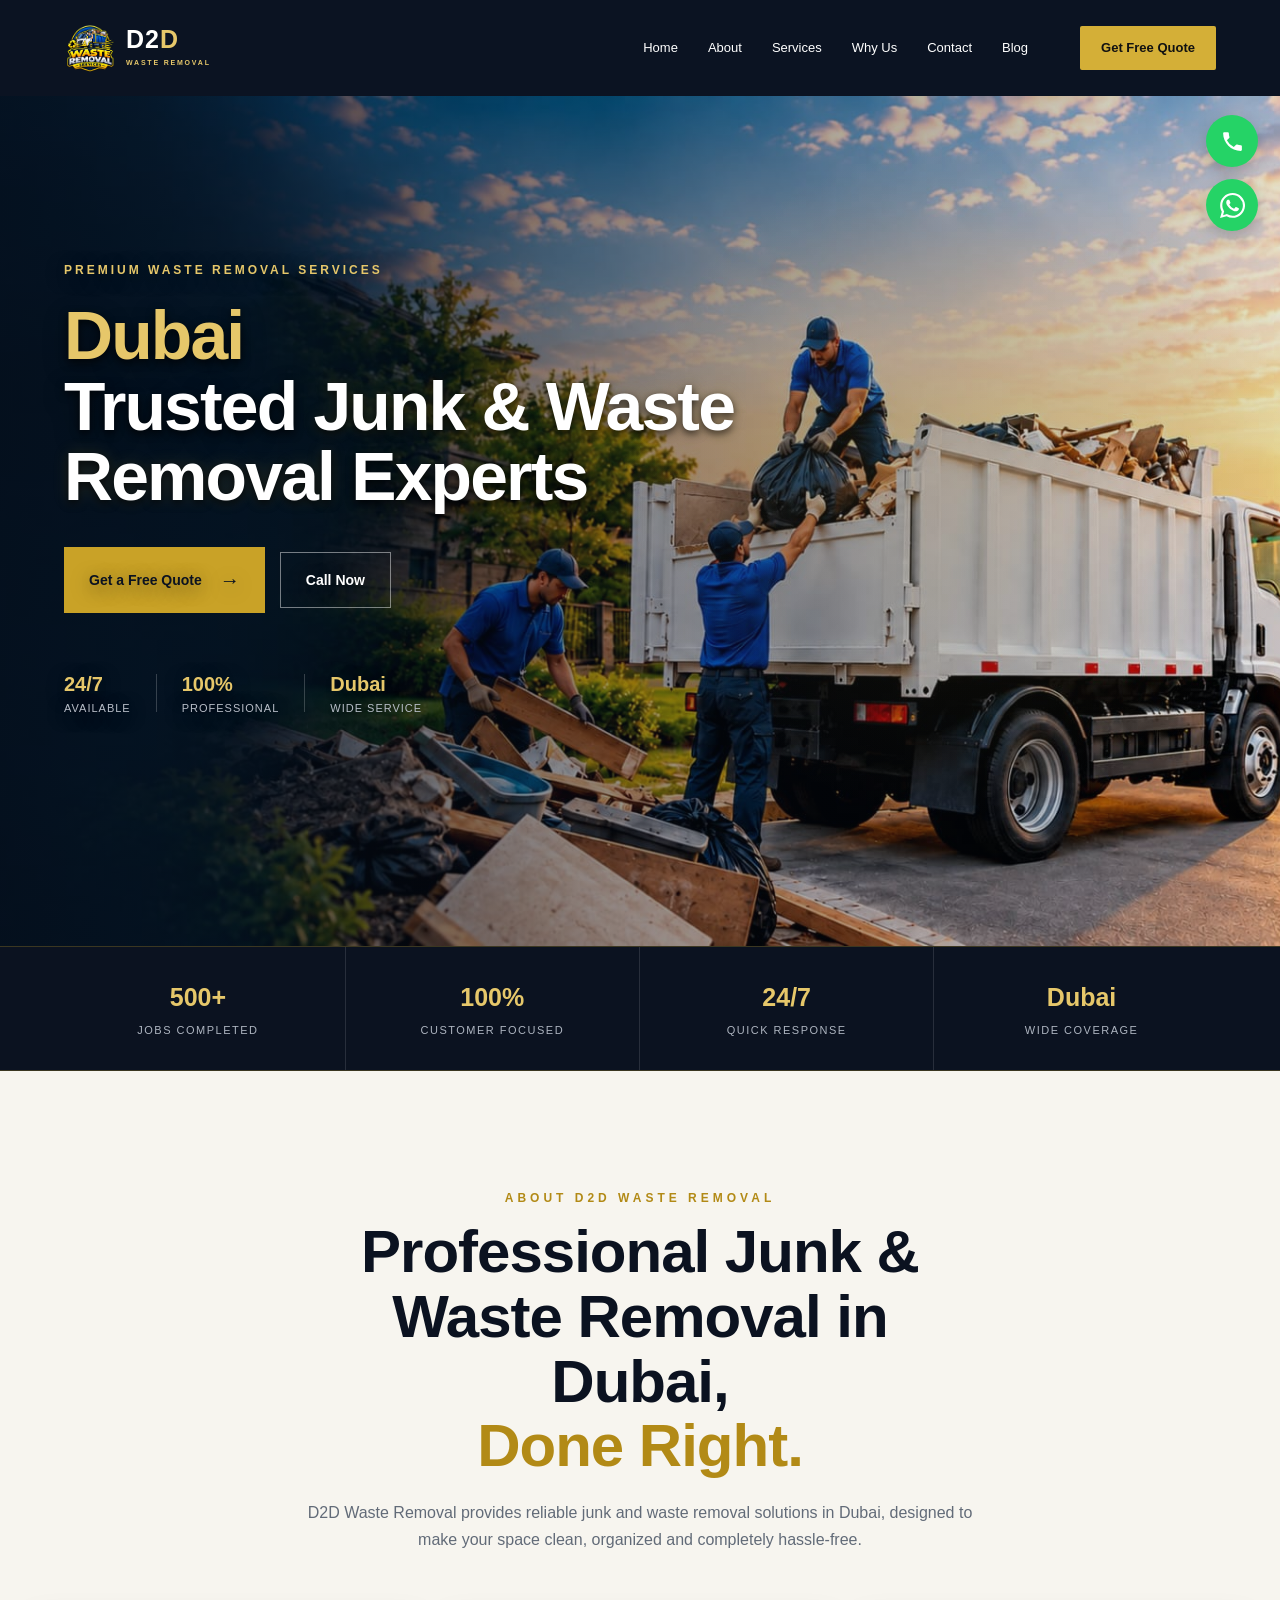
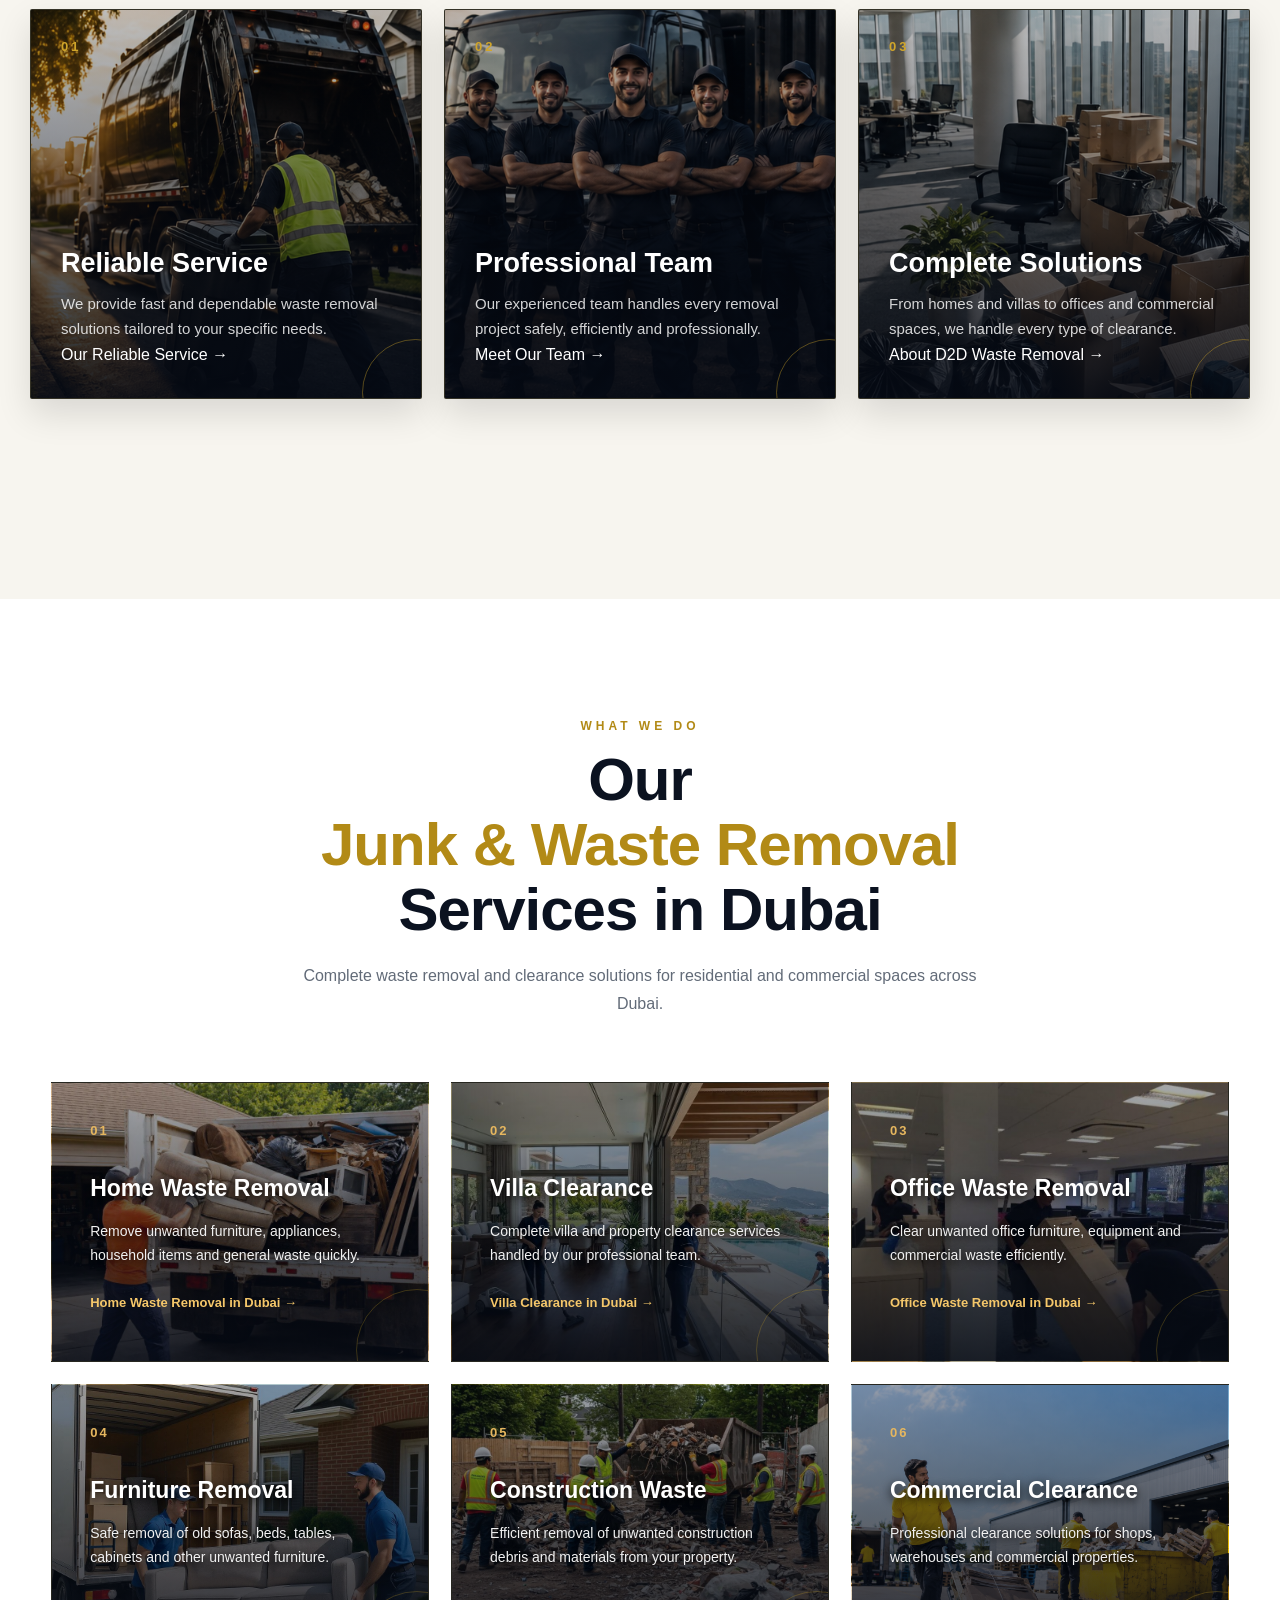
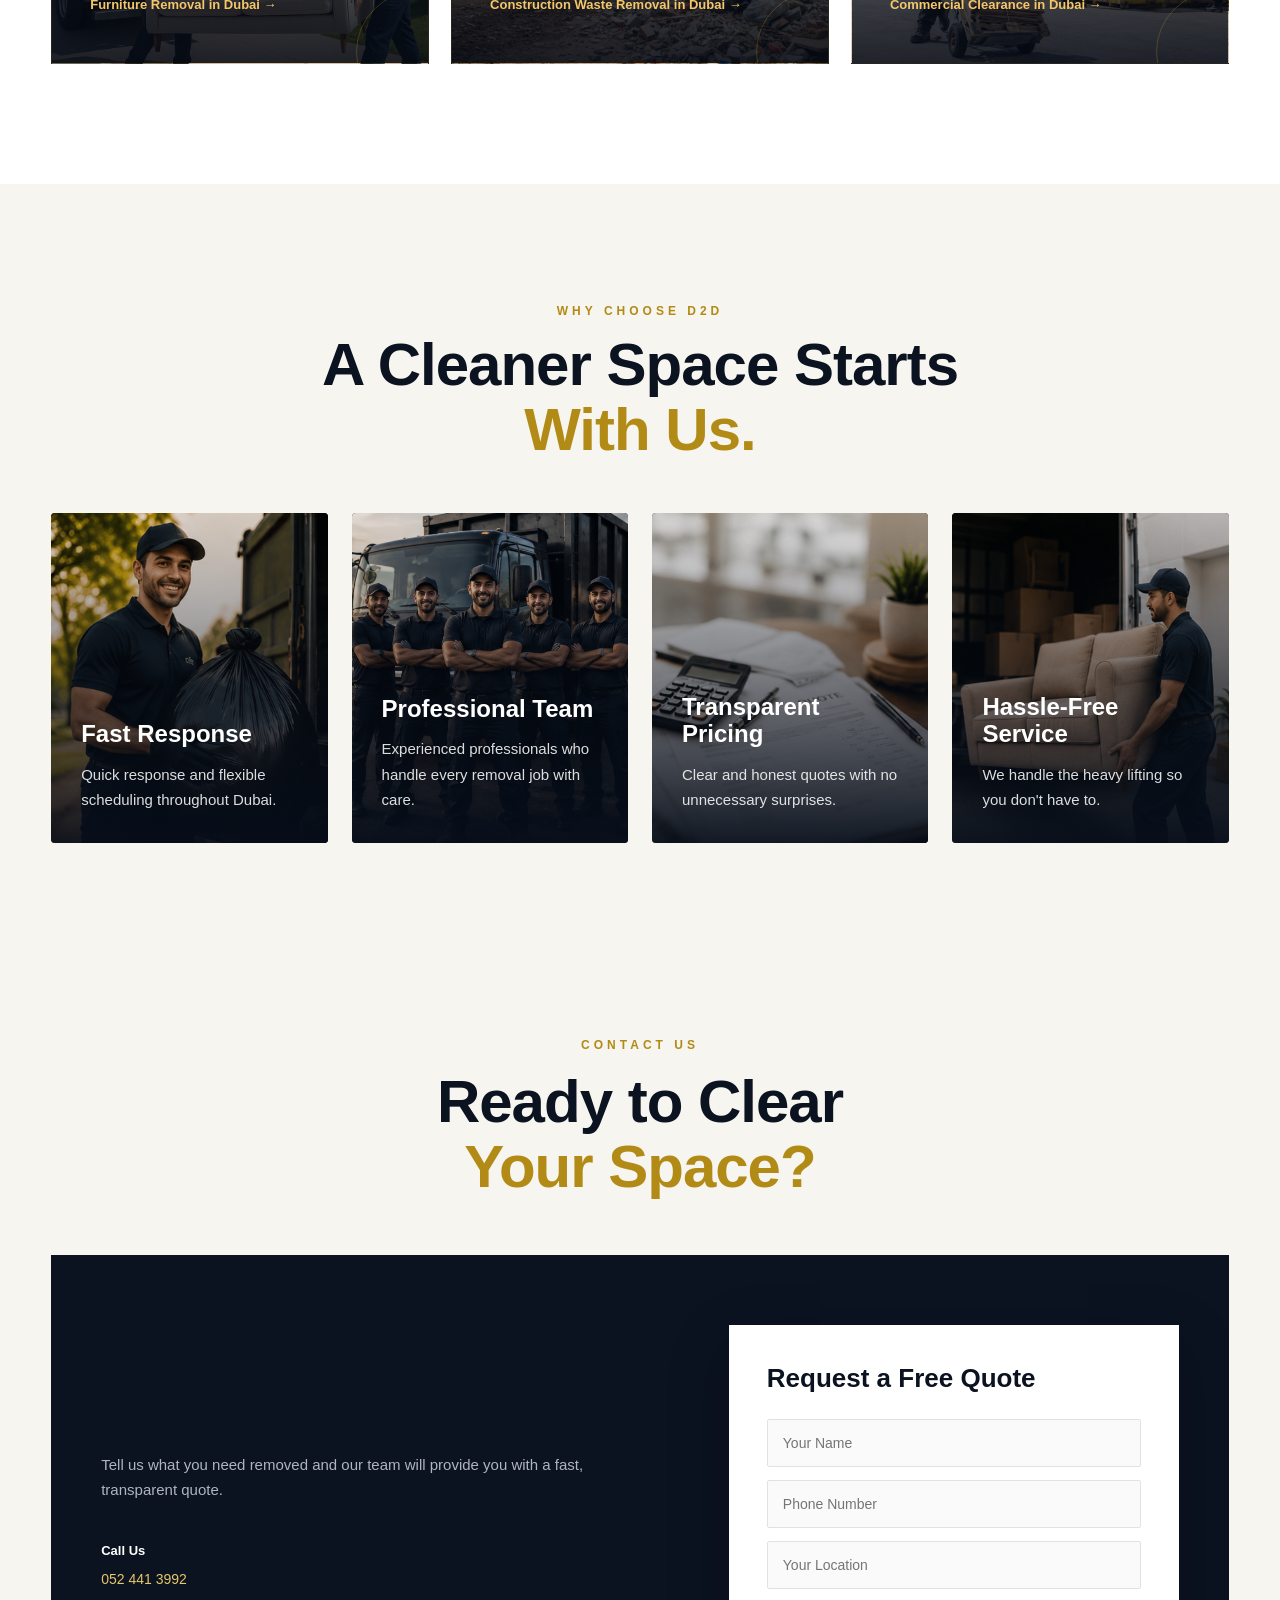
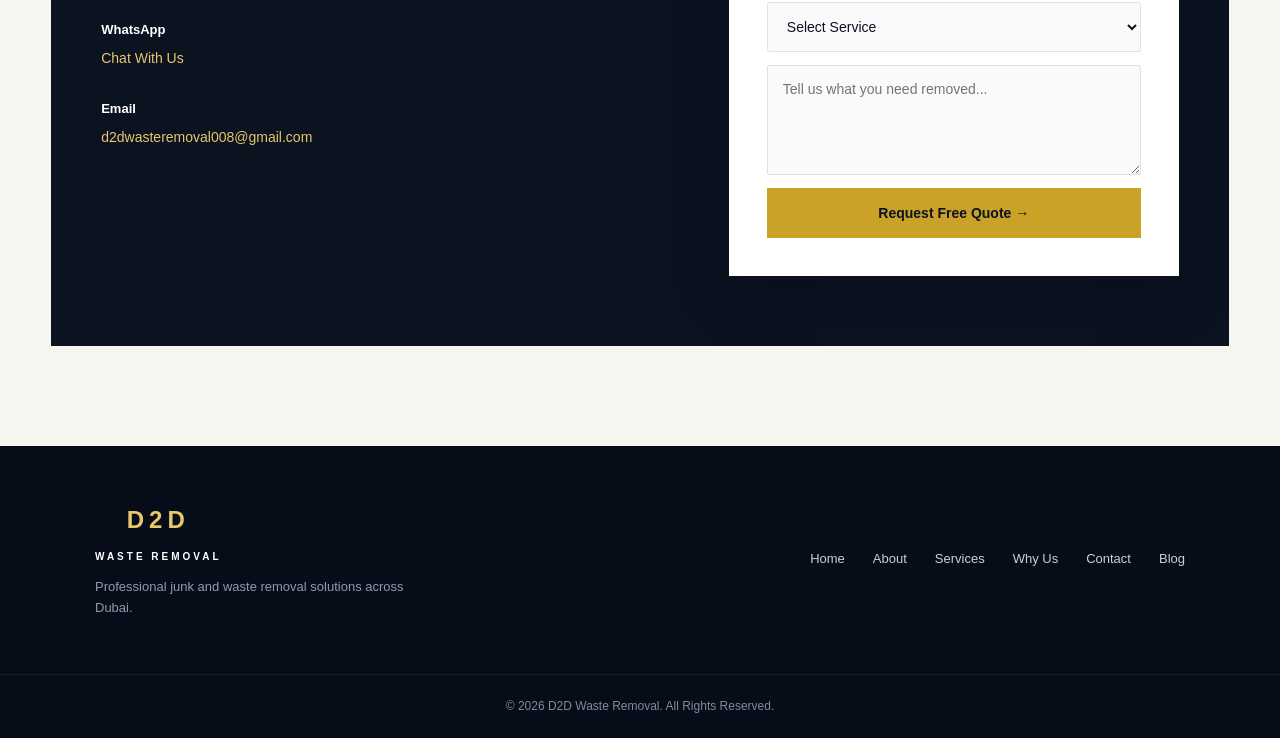
==== commit bd48ee90: "Add blog and first post" ====
--- a/index.html
+++ b/index.html
@@ -11,6 +11,7 @@
     <meta name="description" content="Fast, affordable junk &amp; waste removal in Dubai. Villa, furniture, office and construction clearance by a professional team. Free quote on WhatsApp.">
     <meta name="robots" content="index, follow">
     <link rel="canonical" href="https://www.uaejunkremovalservices.com/">
+    <meta name="google-site-verification" content="jTXtAzidRbo7dymGz1KrhvUbt9OBjwvY-ymk0XZOYDc" />
 
     <!-- Social sharing (WhatsApp / Facebook / LinkedIn previews) -->
     <meta property="og:type" content="website">
@@ -94,6 +95,7 @@
                 <a href="services.html">Services</a>
                 <a href="why-us.html">Why Us</a>
                 <a href="contact.html">Contact</a>
+<a href="blog.html">Blog</a>
             </nav>
 
             <!-- MOBILE MENU -->
@@ -694,6 +696,7 @@
                 <a href="services.html">Services</a>
                 <a href="why-us.html">Why Us</a>
                 <a href="contact.html">Contact</a>
+<a href="blog.html">Blog</a>
             </div>
 
         </div>
